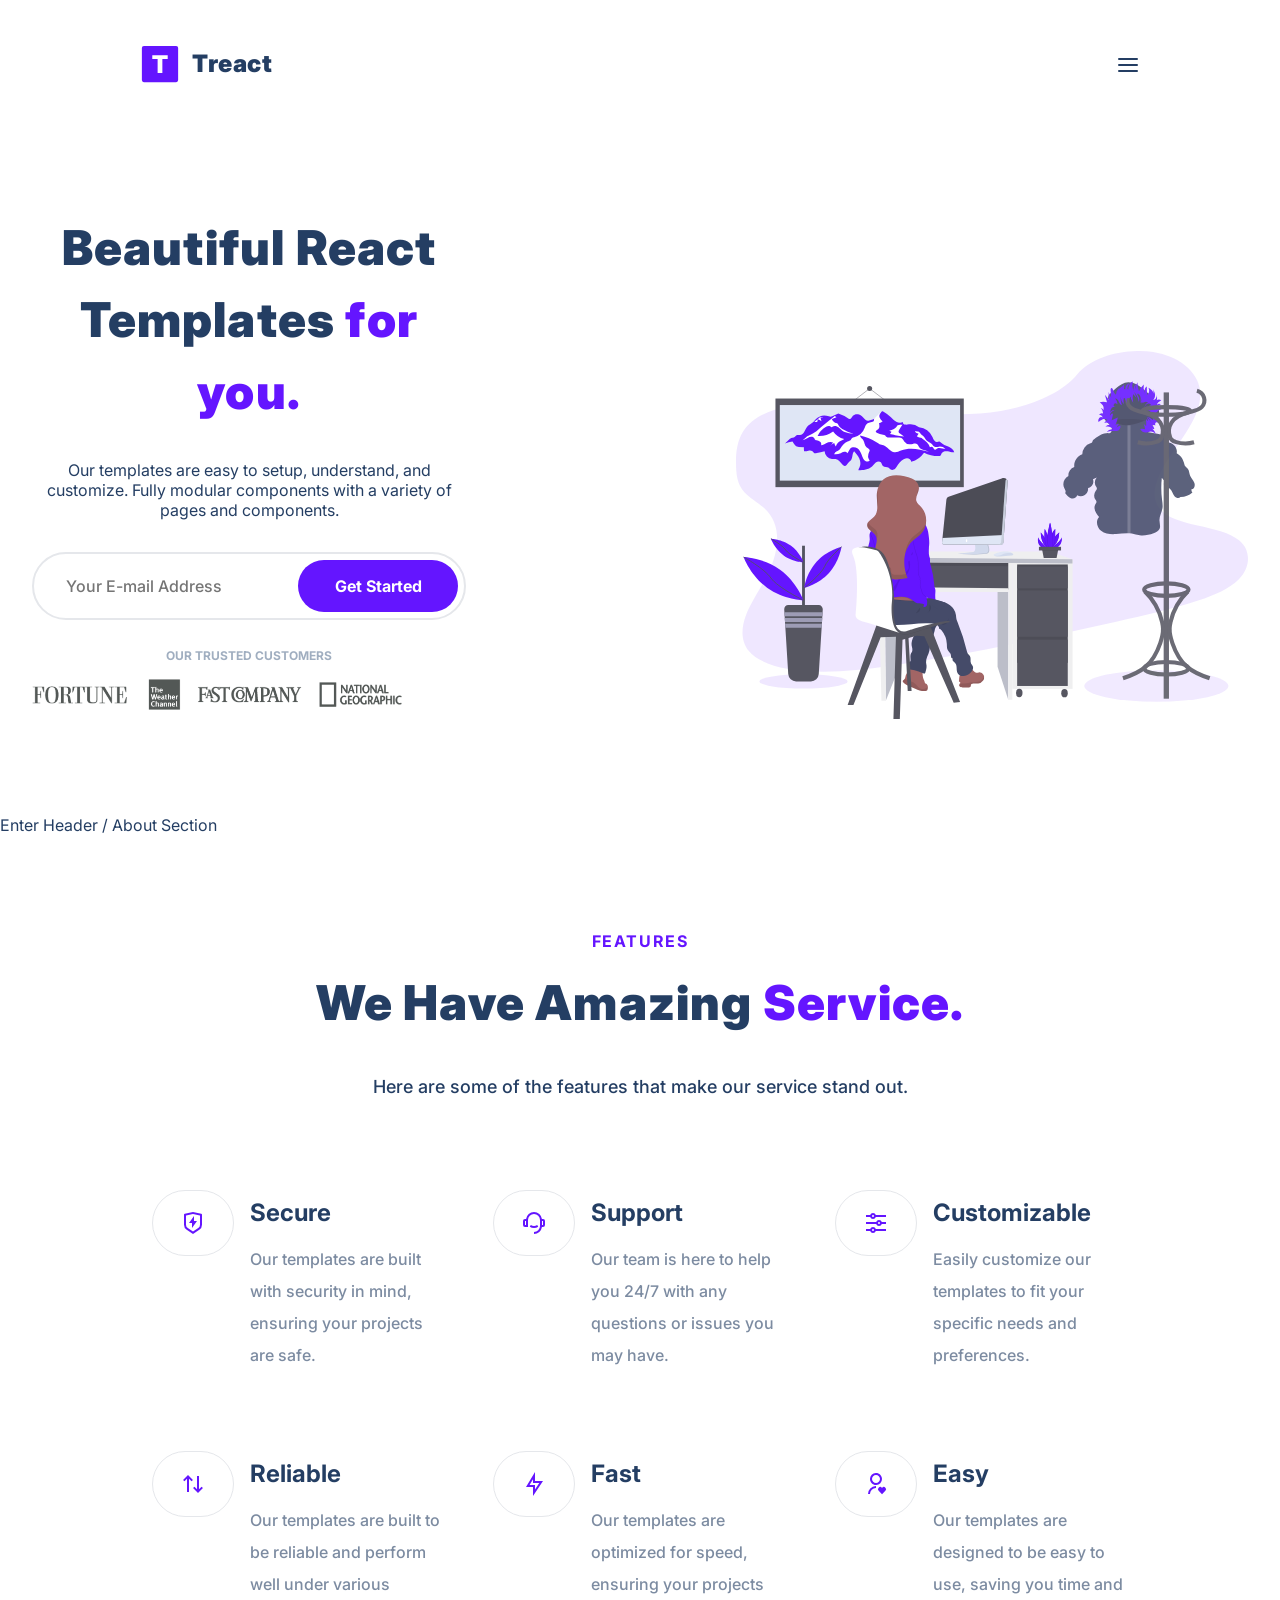
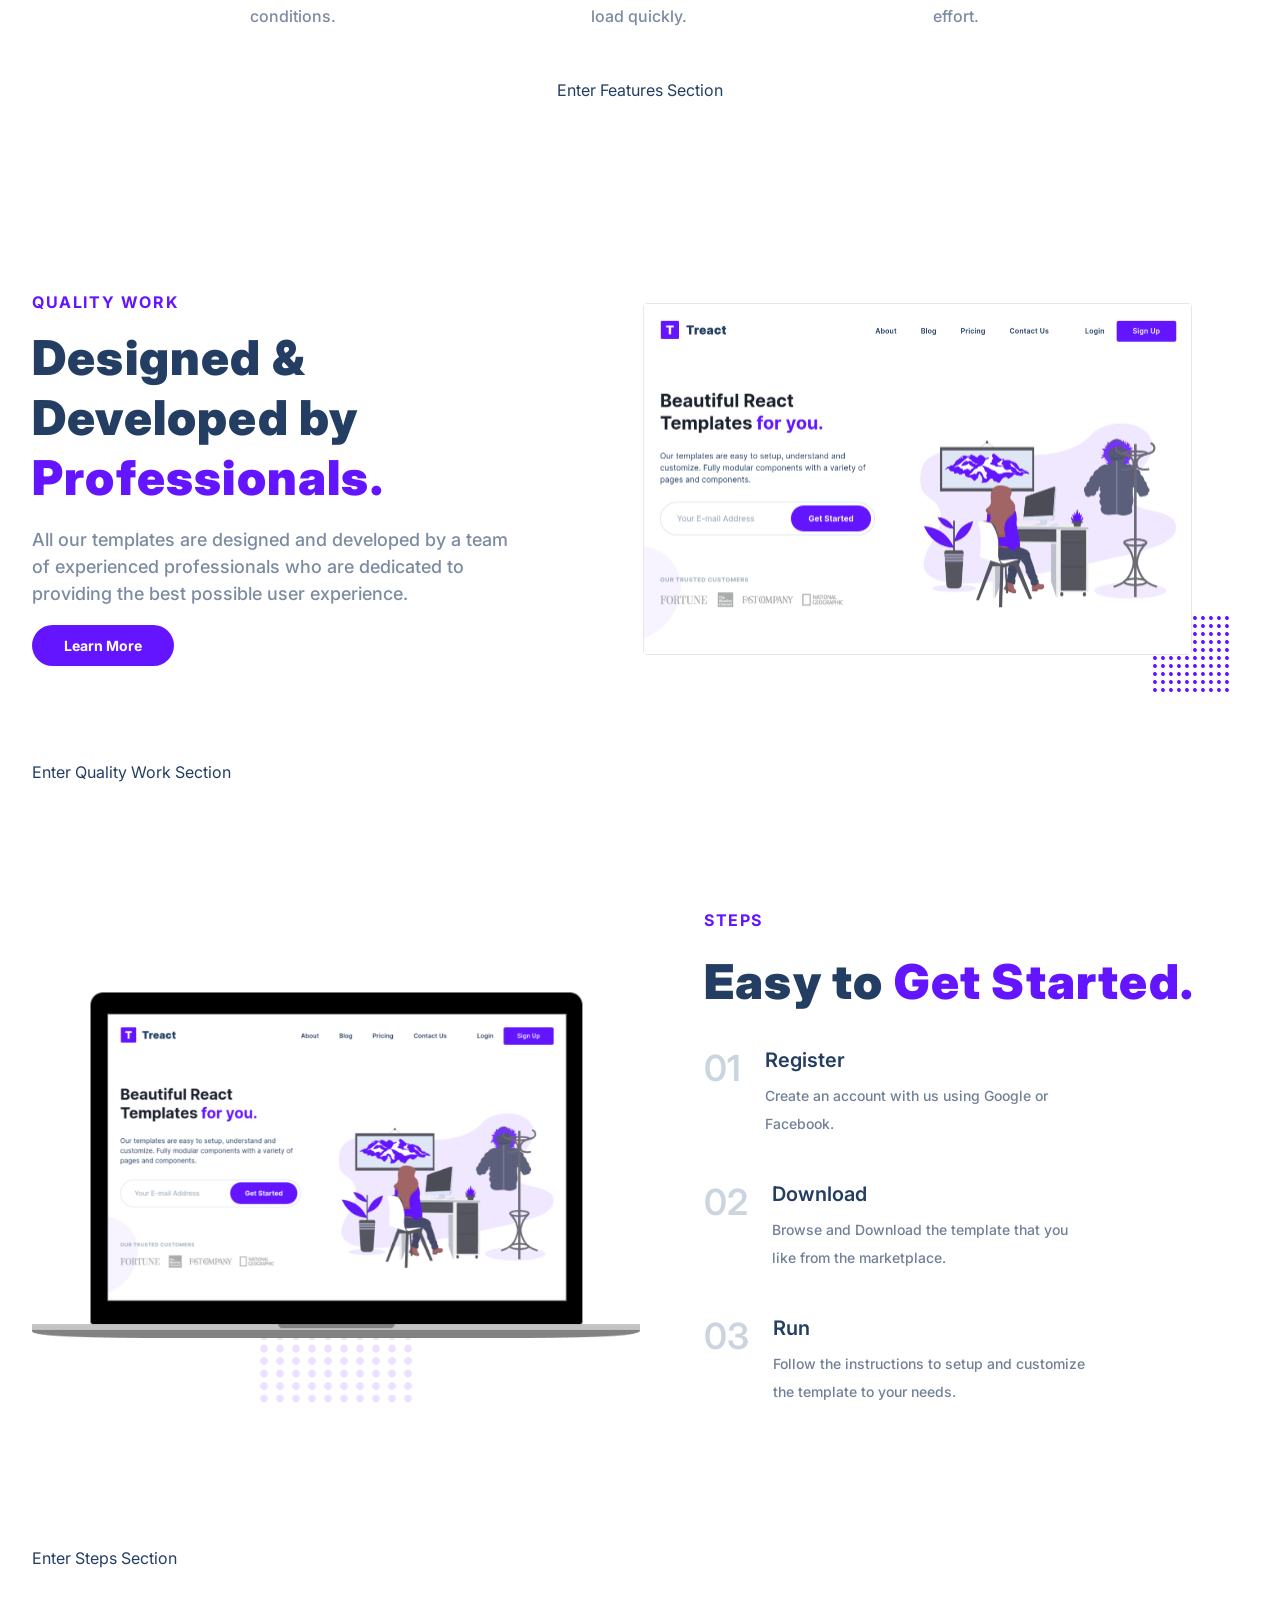
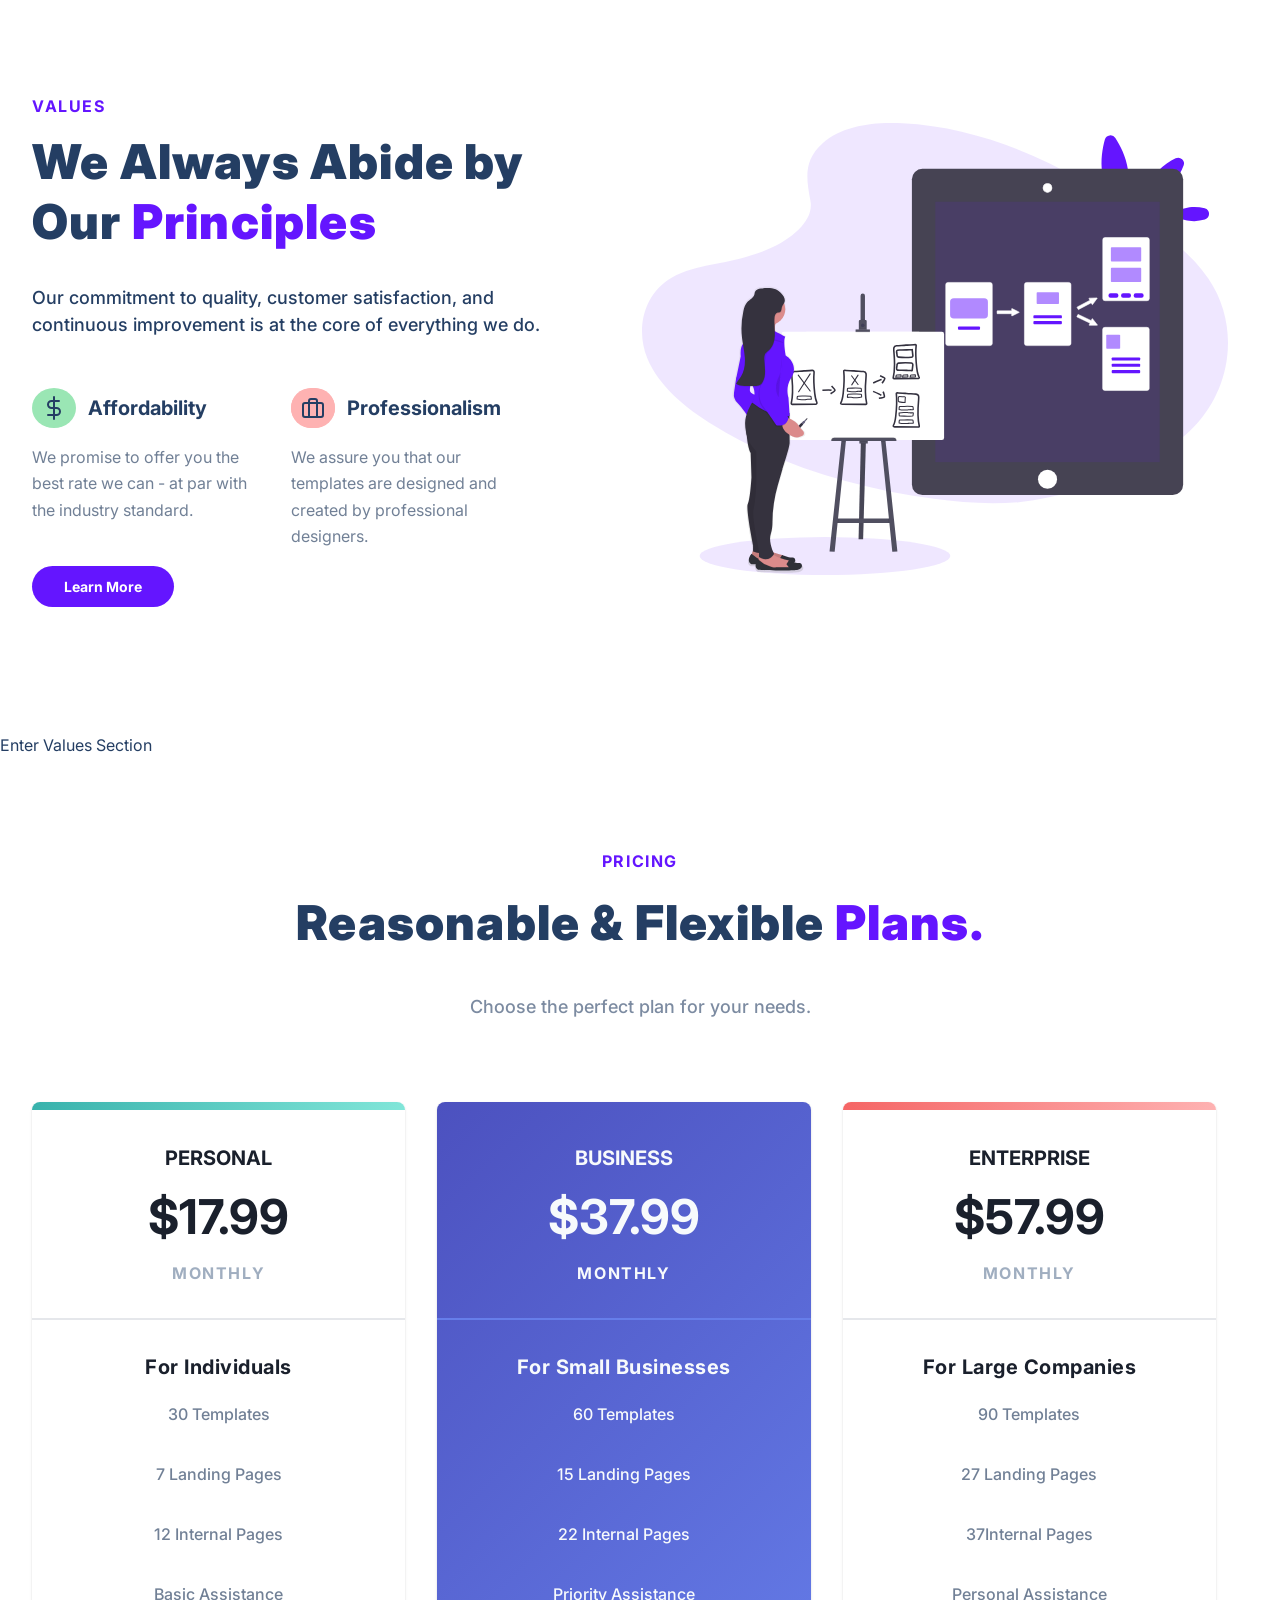
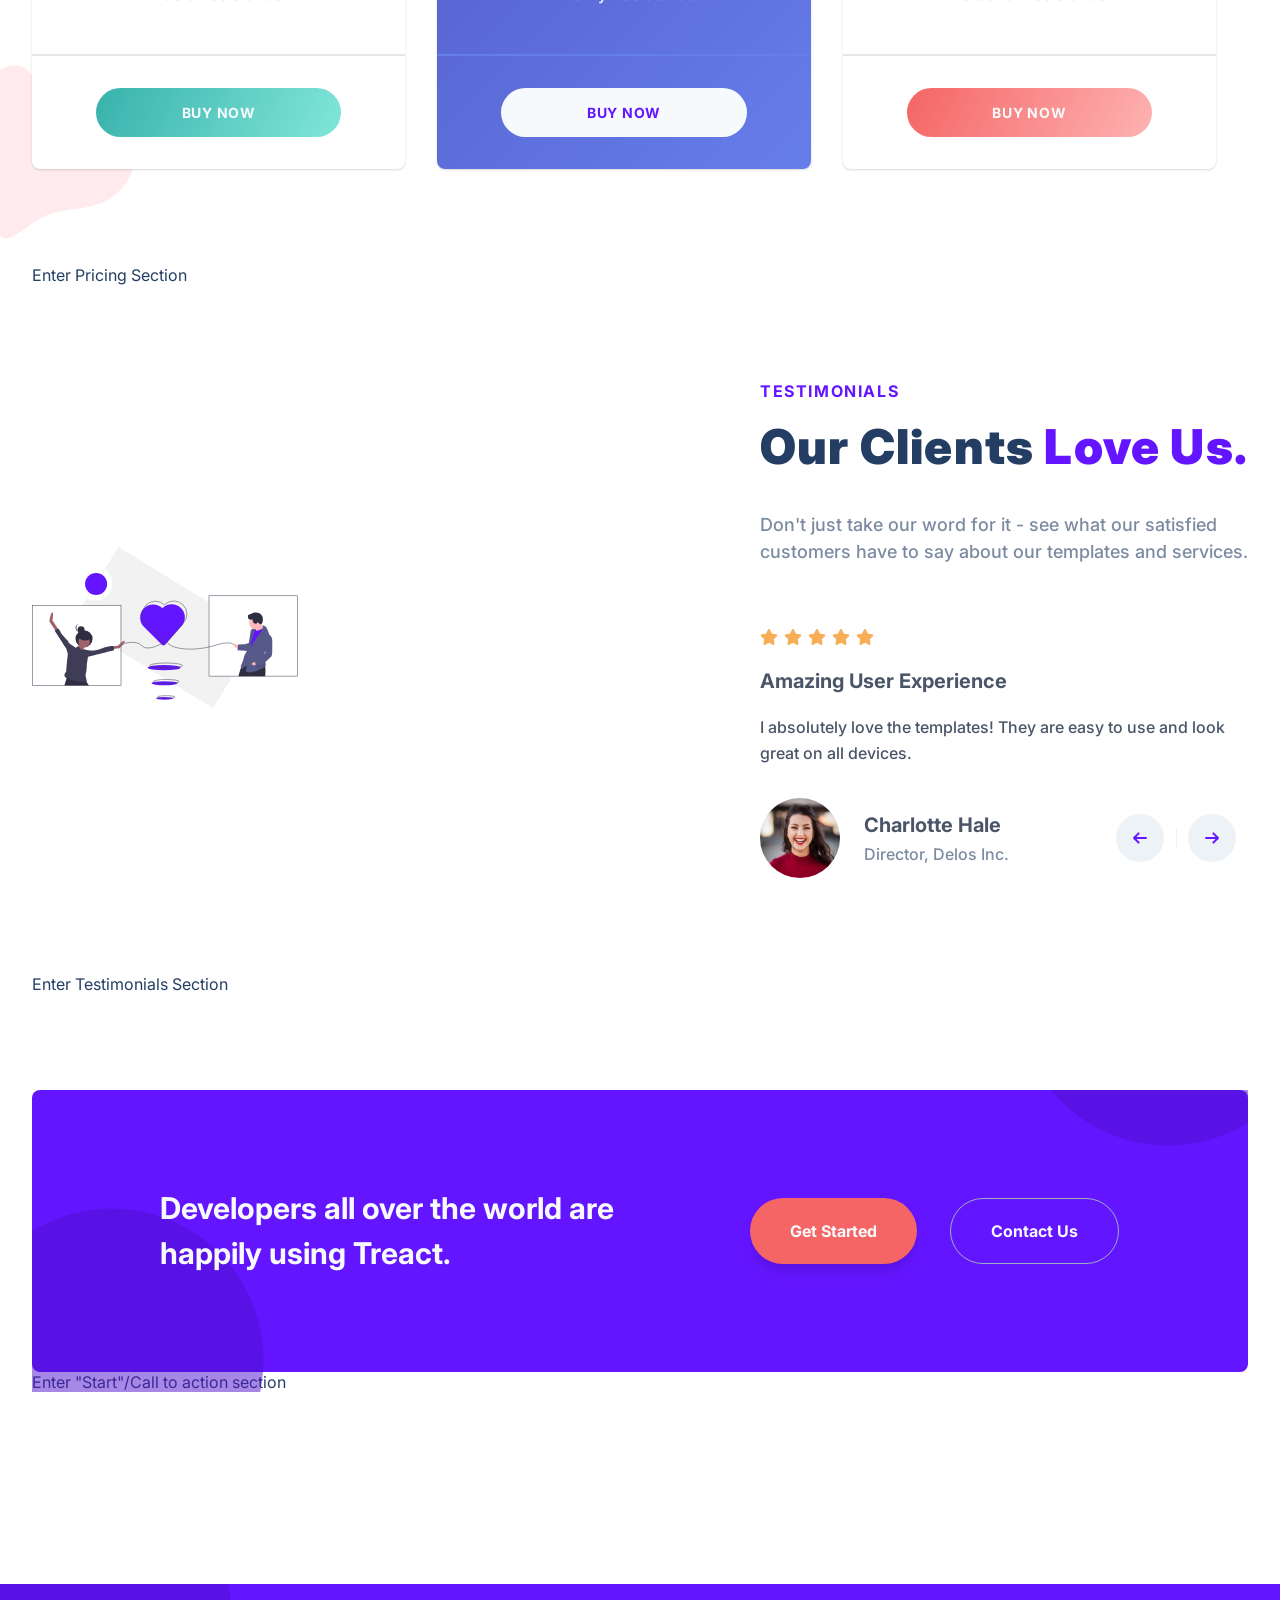
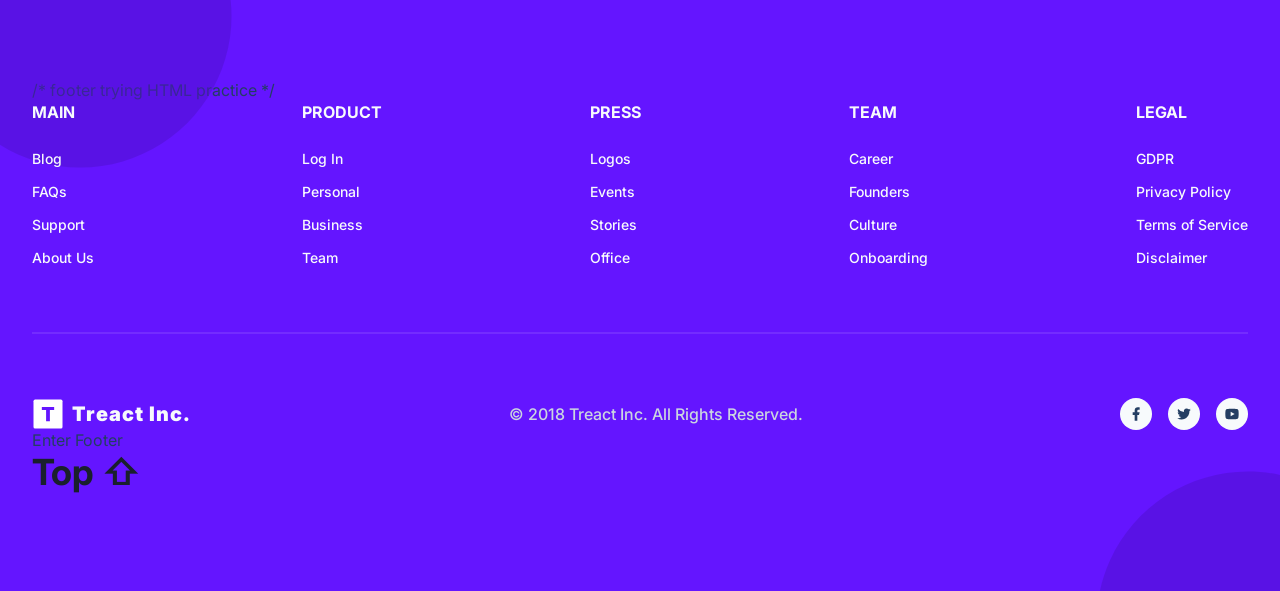
==== index.html @ 9231cc30 "Top up arrow. Need to get it centered." ====
<!DOCTYPE html>
<html lang="en">

<head>
    <meta charset="UTF-8">
    <meta http-equiv="X-UA-Compatible" content="IE=edge">
    <meta name="viewport" content="width=device-width, initial-scale=1.0">
    <title>Free Modern React Templates & Components</Template></title>
    <link rel="stylesheet" href="style.css">
    <link rel="stylesheet" href="https://pro.fontawesome.com/releases/v5.10.0/css/all.css"
        integrity="sha384-AYmEC3Yw5cVb3ZcuHtOA93w35dYTsvhLPVnYs9eStHfGJvOvKxVfELGroGkvsg+p" crossorigin="anonymous" />
    
    <script defer src="script.js"></script>
    
</head>

<body>
    <section id="landing">
        <nav>
            <div class="row nav__row">
                <div class="nav__logo">
                    <img class="nav__logo--img" src="assets/logo.2c489fc453a1783cbadacf914efa3df6.svg" alt="Logo">
                    <div class="nav__logo--title">Treact</div>
                </div>

                <ul class="nav__link--list">
                    <li>
                        <a href="" class="
                        nav__link--anchor
                        link__hover-effect
                        link__hover-effect--black">About</a>
                    </li>
                    <li>
                        <a href="" class="
                        nav__link--anchor
                        link__hover-effect
                        link__hover-effect--black">Blog</a>
                    </li>
                    <li>
                        <a href="" class="
                        nav__link--anchor
                        link__hover-effect
                        link__hover-effect--black">Pricing</a>
                    </li>
                    <li>
                        <a href="" class="
                        nav__link--anchor
                        link__hover-effect
                        link__hover-effect--black">Contact Us</a>
                    </li>
                    <li>
                        <a href="" class="
                        nav__link--anchor
                        link__hover-effect
                        link__hover-effect--black">Login </a>
                    </li>
                    <li>
                        <a href="" class="
                        nav__link--anchor
                        link__hover-effect
                        link__hover-effect--black
                        nav__link--anchor-primary">Sign Up</a>
                    </li>
                </ul>
                <button class="btn__menu" onclick="openMenu()">
                    <svg xmlns="http://www.w3.org/2000/svg" width="24" height="24" viewBox="0 0 24 24" fill="none"
                        stroke="currentColor" stroke-width="2" stroke-linecap="round" stroke-linejoin="round"
                        class="btn__menu--svg">
                        <line x1="3" y1="12" x2="21" y2="12"></line>
                        <line x1="3" y1="6" x2="21" y2="6"></line>
                        <line x1="3" y1="18" x2="21" y2="18"></line>
                    </svg>
                </button>
            </div>
        </nav>
        <div class="modal">
            <button class="btn__menu btn__menu--close" onclick="closeMenu()">
                <svg xmlns="http://www.w3.org/2000/svg" width="24" height="24" viewBox="0 0 24 24" fill="none"
                    stroke="currentColor" stroke-width="2" stroke-linecap="round" stroke-linejoin="round"
                    class="light___StyledCloseIcon-lj69nl-14 fASujC">
                    <line x1="18" y1="6" x2="6" y2="18"></line>
                    <line x1="6" y1="6" x2="18" y2="18"></line>
                </svg>
            </button>
            <div class="modal__links">
                <a class="modal__link">About</a>
                <a class="modal__link">Blog</a>
                <a class="modal__link">Pricing</a>
                <a class="modal__link">Contact Us</a>
                <a class="modal__link">Login</a>
                <a class="modal__link modal__link--primary">Sign Up</a>
            </div>
        </div>
        <header>
            <div class="container">
                <div class="row">
                    <div class="header__description">
                    <div class="header__description--title">
                        <h1 class="section__title">Beautiful React Templates <span class="purple">for you.
                        </span>
                    </h1>
                    <p class="header__description--para">Our templates are easy to setup, understand, and customize. Fully modular components with a variety of pages and components.
                    </p>
                    <div class="header__email">
                        <input type="text" class="header__email--input"
                        placeholder="Your E-mail Address">
                        <button class="header__email--btn">Get Started</button>
                    </div>
                    <p class="header__customers--title">OUR TRUSTED CUSTOMERS
                    </p>
                    <img src="./assets/customers-logo-strip.680ac7c2e8ae28161d2c.png" 
                        class="header__customers" alt="">
                    </div>
                    </div>
                     <figure class="header__img--wrapper">
                        <img src="./assets/design-illustration-2.6da6a00b20c07c4a9b65d1870679e1b8.svg" 
                        alt="" class="header__img">
                    </figure>
                </div>
            </div>
        </header>
    </section>

     <!---->Enter Header / About Section<!---->

    <main>
        <section id="features">
            <div class="container">
                <div class="row__narrow">
                <div class="section__tag">FEATURES</div>  
                <h2 class="section__title">We Have Amazing<span class="purple"> Service.</span>
                </h2>
                <div class="section__para">
                    <p>Here are some of the features that make our service stand out.</p>
                </div>
             <div class="features">
                <div class="feature">
                    <div class="feature__row">
                        <figure class="feature__img--wrapper">
                        <img src="./assets/shield-icon.daefe14b320b14fbd9cbd18908ac93ec.svg" class="feature__img">
                    </figure>
                    <div class="feature__text">
                        <h2 class="feature__title">Secure</h2>
                        <p class="feature__para">Our templates are built with security in mind, ensuring your projects are safe.
                        </p>
                    </div>
                    </div>
                </div>
                <div class="feature">
                    <div class="feature__row">
                        <figure class="feature__img--wrapper">
                        <img src="./assets/support-icon.f9253ffa8cb6ffde5bbaa05eb5136375.svg" class="feature__img">
                    </figure>
                    <div class="feature__text">
                        <h2 class="feature__title">Support</h2>
                        <p class="feature__para">Our team is here to help you 24/7 with any questions or issues you may have.
                        </p>
                    </div>
                    </div>
                </div>
                 <div class="feature">
                    <div class="feature__row">
                        <figure class="feature__img--wrapper">
                        <img src="./assets/customize-icon.367468c90fd796009b97fbfba67b2c6a.svg" class="feature__img">
                    </figure>
                    <div class="feature__text">
                        <h2 class="feature__title">Customizable</h2>
                        <p class="feature__para">Easily customize our templates to fit your specific needs and preferences.</p>
                    </div>
                    </div>
                </div>
                 <div class="feature">
                    <div class="feature__row">
                        <figure class="feature__img--wrapper">
                        <img src="./assets/reliable-icon.1367510a8f0a1bec76dc425d25f92f43.svg" class="feature__img">
                    </figure>
                    <div class="feature__text">
                        <h2 class="feature__title">Reliable</h2>
                        <p class="feature__para">Our templates are built to be reliable and perform well under various conditions.</p>
                    </div>
                    </div>
                </div>
            <div class="feature">
                    <div class="feature__row">
                        <figure class="feature__img--wrapper">
                        <img src="./assets/fast-icon.dbb971a73d4805d2fc3bcdacdb55beba.svg" class="feature__img">
                    </figure>
                    <div class="feature__text">
                        <h2 class="feature__title">Fast</h2>
                        <p class="feature__para">Our templates are optimized for speed, ensuring your projects load quickly.</p>
                    </div>
                    </div>
                </div>
            <div class="feature">
                    <div class="feature__row">
                        <figure class="feature__img--wrapper">
                        <img src="./assets/simple-icon.673b7e1750b2a4ef32907fc164828d00.svg" class="feature__img">
                    </figure>
                    <div class="feature__text">
                        <h2 class="feature__title">Easy</h2>
                        <p class="feature__para">Our templates are designed to be easy to use, saving you time and effort.</p>
                    </div> 
                    </div>
                 </div>
            </div>

                    <!--  -->Enter Features Section<!--  -->
        </section>

        <section id="quality">
            <div class="container">
                <div class="row">
                    <div class="quality__description">
                        <div class="row__narrow">
                            </div>
                        <div class="section__tag">QUALITY WORK</div>
                    <h2 class="section__title"> Designed & Developed by 
                         <span class="purple">Professionals.</span>
                        </h2>
                         <p class="section__para">All our templates are designed and developed by a team of experienced professionals who are dedicated to providing the best possible user experience. 
                        </p>
                        <button class="btn">Learn More</button>
                        </div>
                        <figure class="quality__img--wrapper">
                           <img src="./assets/hero-screenshot-1.40a097b525c2f8c9808e.png" class="quality__img" alt="">
                            
                            <svg viewBox="0 0 1280 1280" class="quality__grid">
                <path d="M55 33.5C44.5 37 35 47.6 32.8 58.3c-4.3 20.6 16.3 41.2 36.9 36.9 15.5-3.2 27.5-19 26-33.9-1.1-10.5-9-21.3-19-26.2-6.1-2.9-15.5-3.6-21.7-1.6zM183 33.5c-15.1 5-25.3 21.6-22.2 36.2 2.5 11.9 13.6 23 25.4 25.5 19.4 4.1 39.5-14.2 37.5-33.9-1.1-10.5-9-21.3-19-26.2-6.1-2.9-15.5-3.6-21.7-1.6zM311 33.5c-10.5 3.5-20 14.1-22.2 24.8-4.3 20.6 16.3 41.2 36.9 36.9 15.5-3.2 27.5-19 26-33.9-1.1-10.5-9-21.3-19-26.2-6.1-2.9-15.5-3.6-21.7-1.6zM439 33.5c-10.5 3.5-20 14.1-22.2 24.8-4.3 20.6 16.3 41.2 36.9 36.9 15.5-3.2 27.5-19 26-33.9-1.1-10.5-9-21.3-19-26.2-6.1-2.9-15.5-3.6-21.7-1.6zM567 33.5c-10.5 3.5-20 14.1-22.2 24.8-4.3 20.6 16.3 41.2 36.9 36.9 15.5-3.2 27.5-19 26-33.9-1.1-10.5-9-21.3-19-26.2-6.1-2.9-15.5-3.6-21.7-1.6zM695 33.5c-10.5 3.5-20 14.1-22.2 24.8-4.3 20.6 16.3 41.2 36.9 36.9 15.5-3.2 27.5-19 26-33.9-1.1-10.5-9-21.3-19-26.2-6.1-2.9-15.5-3.6-21.7-1.6zM823 33.5c-10.5 3.5-20 14.1-22.2 24.8-4.3 20.6 16.3 41.2 36.9 36.9 15.5-3.2 27.5-19 26-33.9-1.1-10.5-9-21.3-19-26.2-6.1-2.9-15.5-3.6-21.7-1.6zM951 33.5c-10.5 3.5-20 14.1-22.2 24.8-4.3 20.6 16.3 41.2 36.9 36.9 15.5-3.2 27.5-19 26-33.9-1.1-10.5-9-21.3-19-26.2-6.1-2.9-15.5-3.6-21.7-1.6zM1079 33.5c-10.5 3.5-20 14.1-22.2 24.8-2.5 11.7 3.2 24.4 14.2 31.9 10.7 7.4 22.9 7.5 33.7.3 17.7-11.8 20.1-33.8 5.3-48.5-8.5-8.6-20.7-11.9-31-8.5zM1207 33.5c-10.5 3.5-20 14.1-22.2 24.8-2.5 11.7 3.2 24.4 14.2 31.9 10.7 7.4 22.9 7.5 33.7.3 17.7-11.8 20.1-33.8 5.3-48.5-8.5-8.6-20.7-11.9-31-8.5zM55 161.5c-10.5 3.5-20 14.1-22.2 24.8-4.3 20.6 16.3 41.2 36.9 36.9 15.5-3.2 27.5-19 26-33.9-1.1-10.5-9-21.3-19-26.2-6.1-2.9-15.5-3.6-21.7-1.6zM183 161.5c-15.1 5-25.3 21.6-22.2 36.2 2.5 11.9 13.6 23 25.4 25.5 19.4 4.1 39.5-14.2 37.5-33.9-1.1-10.5-9-21.3-19-26.2-6.1-2.9-15.5-3.6-21.7-1.6zM311 161.5c-10.5 3.5-20 14.1-22.2 24.8-4.3 20.6 16.3 41.2 36.9 36.9 15.5-3.2 27.5-19 26-33.9-1.1-10.5-9-21.3-19-26.2-6.1-2.9-15.5-3.6-21.7-1.6zM439 161.5c-10.5 3.5-20 14.1-22.2 24.8-4.3 20.6 16.3 41.2 36.9 36.9 15.5-3.2 27.5-19 26-33.9-1.1-10.5-9-21.3-19-26.2-6.1-2.9-15.5-3.6-21.7-1.6zM567 161.5c-10.5 3.5-20 14.1-22.2 24.8-4.3 20.6 16.3 41.2 36.9 36.9 15.5-3.2 27.5-19 26-33.9-1.1-10.5-9-21.3-19-26.2-6.1-2.9-15.5-3.6-21.7-1.6zM695 161.5c-10.5 3.5-20 14.1-22.2 24.8-4.3 20.6 16.3 41.2 36.9 36.9 15.5-3.2 27.5-19 26-33.9-1.1-10.5-9-21.3-19-26.2-6.1-2.9-15.5-3.6-21.7-1.6zM823 161.5c-10.5 3.5-20 14.1-22.2 24.8-4.3 20.6 16.3 41.2 36.9 36.9 15.5-3.2 27.5-19 26-33.9-1.1-10.5-9-21.3-19-26.2-6.1-2.9-15.5-3.6-21.7-1.6zM951 161.5c-10.5 3.5-20 14.1-22.2 24.8-4.3 20.6 16.3 41.2 36.9 36.9 15.5-3.2 27.5-19 26-33.9-1.1-10.5-9-21.3-19-26.2-6.1-2.9-15.5-3.6-21.7-1.6zM1079 161.5c-10.5 3.5-20 14.1-22.2 24.8-2.5 11.7 3.2 24.4 14.2 31.9 10.7 7.4 22.9 7.5 33.7.3 17.7-11.8 20.1-33.8 5.3-48.5-8.5-8.6-20.7-11.9-31-8.5zM1207 161.5c-10.5 3.5-20 14.1-22.2 24.8-2.5 11.7 3.2 24.4 14.2 31.9 10.7 7.4 22.9 7.5 33.7.3 17.7-11.8 20.1-33.8 5.3-48.5-8.5-8.6-20.7-11.9-31-8.5zM55 289.5c-10.5 3.5-20 14.1-22.2 24.8-4.3 20.6 16.3 41.2 36.9 36.9 15.5-3.2 27.5-19 26-33.9-1.1-10.5-9-21.3-19-26.2-6.1-2.9-15.5-3.6-21.7-1.6zM183 289.5c-10.5 3.5-20 14.1-22.2 24.8-4.3 20.6 16.3 41.2 36.9 36.9 15.5-3.2 27.5-19 26-33.9-1.1-10.5-9-21.3-19-26.2-6.1-2.9-15.5-3.6-21.7-1.6zM311 289.5c-10.5 3.5-20 14.1-22.2 24.8-4.3 20.6 16.3 41.2 36.9 36.9 15.5-3.2 27.5-19 26-33.9-1.1-10.5-9-21.3-19-26.2-6.1-2.9-15.5-3.6-21.7-1.6zM439 289.5c-10.5 3.5-20 14.1-22.2 24.8-4.3 20.6 16.3 41.2 36.9 36.9 15.5-3.2 27.5-19 26-33.9-1.1-10.5-9-21.3-19-26.2-6.1-2.9-15.5-3.6-21.7-1.6zM567 289.5c-10.5 3.5-20 14.1-22.2 24.8-4.3 20.6 16.3 41.2 36.9 36.9 15.5-3.2 27.5-19 26-33.9-1.1-10.5-9-21.3-19-26.2-6.1-2.9-15.5-3.6-21.7-1.6zM695 289.5c-10.5 3.5-20 14.1-22.2 24.8-4.3 20.6 16.3 41.2 36.9 36.9 15.5-3.2 27.5-19 26-33.9-1.1-10.5-9-21.3-19-26.2-6.1-2.9-15.5-3.6-21.7-1.6zM823 289.5c-10.5 3.5-20 14.1-22.2 24.8-4.3 20.6 16.3 41.2 36.9 36.9 15.5-3.2 27.5-19 26-33.9-1.1-10.5-9-21.3-19-26.2-6.1-2.9-15.5-3.6-21.7-1.6zM951 289.5c-10.5 3.5-20 14.1-22.2 24.8-4.3 20.6 16.3 41.2 36.9 36.9 15.5-3.2 27.5-19 26-33.9-1.1-10.5-9-21.3-19-26.2-6.1-2.9-15.5-3.6-21.7-1.6zM1079 289.5c-10.5 3.5-20 14.1-22.2 24.8-4.3 20.6 16.3 41.2 36.9 36.9 15.5-3.2 27.5-19 26-33.9-1.1-10.5-9-21.3-19-26.2-6.1-2.9-15.5-3.6-21.7-1.6zM1207 289.5c-10.5 3.5-20 14.1-22.2 24.8-4.3 20.6 16.3 41.2 36.9 36.9 15.5-3.2 27.5-19 26-33.9-1.1-10.5-9-21.3-19-26.2-6.1-2.9-15.5-3.6-21.7-1.6zM55 417.5c-10.5 3.5-20 14.1-22.2 24.8-4.3 20.6 16.3 41.2 36.9 36.9 15.5-3.2 27.5-19 26-33.9-1.1-10.5-9-21.3-19-26.2-6.1-2.9-15.5-3.6-21.7-1.6zM183 417.5c-10.5 3.5-20 14.1-22.2 24.8-4.3 20.6 16.3 41.2 36.9 36.9 15.5-3.2 27.5-19 26-33.9-1.1-10.5-9-21.3-19-26.2-6.1-2.9-15.5-3.6-21.7-1.6zM311 417.5c-10.5 3.5-20 14.1-22.2 24.8-4.3 20.6 16.3 41.2 36.9 36.9 15.5-3.2 27.5-19 26-33.9-1.1-10.5-9-21.3-19-26.2-6.1-2.9-15.5-3.6-21.7-1.6zM439 417.5c-10.5 3.5-20 14.1-22.2 24.8-4.3 20.6 16.3 41.2 36.9 36.9 15.5-3.2 27.5-19 26-33.9-1.1-10.5-9-21.3-19-26.2-6.1-2.9-15.5-3.6-21.7-1.6zM567 417.5c-10.5 3.5-20 14.1-22.2 24.8-4.3 20.6 16.3 41.2 36.9 36.9 15.5-3.2 27.5-19 26-33.9-1.1-10.5-9-21.3-19-26.2-6.1-2.9-15.5-3.6-21.7-1.6zM695 417.5c-10.5 3.5-20 14.1-22.2 24.8-4.3 20.6 16.3 41.2 36.9 36.9 15.5-3.2 27.5-19 26-33.9-1.1-10.5-9-21.3-19-26.2-6.1-2.9-15.5-3.6-21.7-1.6zM823 417.5c-10.5 3.5-20 14.1-22.2 24.8-4.3 20.6 16.3 41.2 36.9 36.9 15.5-3.2 27.5-19 26-33.9-1.1-10.5-9-21.3-19-26.2-6.1-2.9-15.5-3.6-21.7-1.6zM951 417.5c-10.5 3.5-20 14.1-22.2 24.8-4.3 20.6 16.3 41.2 36.9 36.9 15.5-3.2 27.5-19 26-33.9-1.1-10.5-9-21.3-19-26.2-6.1-2.9-15.5-3.6-21.7-1.6zM1079 417.5c-10.5 3.5-20 14.1-22.2 24.8-4.3 20.6 16.3 41.2 36.9 36.9 15.5-3.2 27.5-19 26-33.9-1.1-10.5-9-21.3-19-26.2-6.1-2.9-15.5-3.6-21.7-1.6zM1207 417.5c-10.5 3.5-20 14.1-22.2 24.8-4.3 20.6 16.3 41.2 36.9 36.9 15.5-3.2 27.5-19 26-33.9-1.1-10.5-9-21.3-19-26.2-6.1-2.9-15.5-3.6-21.7-1.6zM55 545.5c-10.5 3.5-20 14.1-22.2 24.8-4.3 20.6 16.3 41.2 36.9 36.9 15.5-3.2 27.5-19 26-33.9-1.1-10.5-9-21.3-19-26.2-6.1-2.9-15.5-3.6-21.7-1.6zM183 545.5c-10.5 3.5-20 14.1-22.2 24.8-4.3 20.6 16.3 41.2 36.9 36.9 15.5-3.2 27.5-19 26-33.9-1.1-10.5-9-21.3-19-26.2-6.1-2.9-15.5-3.6-21.7-1.6zM311 545.5c-10.5 3.5-20 14.1-22.2 24.8-4.3 20.6 16.3 41.2 36.9 36.9 15.5-3.2 27.5-19 26-33.9-1.1-10.5-9-21.3-19-26.2-6.1-2.9-15.5-3.6-21.7-1.6zM439 545.5c-10.5 3.5-20 14.1-22.2 24.8-4.3 20.6 16.3 41.2 36.9 36.9 15.5-3.2 27.5-19 26-33.9-1.1-10.5-9-21.3-19-26.2-6.1-2.9-15.5-3.6-21.7-1.6zM567 545.5c-10.5 3.5-20 14.1-22.2 24.8-4.3 20.6 16.3 41.2 36.9 36.9 15.5-3.2 27.5-19 26-33.9-1.1-10.5-9-21.3-19-26.2-6.1-2.9-15.5-3.6-21.7-1.6zM695 545.5c-10.5 3.5-20 14.1-22.2 24.8-4.3 20.6 16.3 41.2 36.9 36.9 15.5-3.2 27.5-19 26-33.9-1.1-10.5-9-21.3-19-26.2-6.1-2.9-15.5-3.6-21.7-1.6zM823 545.5c-10.5 3.5-20 14.1-22.2 24.8-4.3 20.6 16.3 41.2 36.9 36.9 15.5-3.2 27.5-19 26-33.9-1.1-10.5-9-21.3-19-26.2-6.1-2.9-15.5-3.6-21.7-1.6zM951 545.5c-10.5 3.5-20 14.1-22.2 24.8-4.3 20.6 16.3 41.2 36.9 36.9 15.5-3.2 27.5-19 26-33.9-1.1-10.5-9-21.3-19-26.2-6.1-2.9-15.5-3.6-21.7-1.6zM1079 545.5c-10.5 3.5-20 14.1-22.2 24.8-4.3 20.6 16.3 41.2 36.9 36.9 15.5-3.2 27.5-19 26-33.9-1.1-10.5-9-21.3-19-26.2-6.1-2.9-15.5-3.6-21.7-1.6zM1207 545.5c-10.5 3.5-20 14.1-22.2 24.8-4.3 20.6 16.3 41.2 36.9 36.9 15.5-3.2 27.5-19 26-33.9-1.1-10.5-9-21.3-19-26.2-6.1-2.9-15.5-3.6-21.7-1.6zM55 673.5c-10.5 3.5-20 14.1-22.2 24.8-4.3 20.6 16.3 41.2 36.9 36.9 15.5-3.2 27.5-19 26-33.9-1.1-10.5-9-21.3-19-26.2-6.1-2.9-15.5-3.6-21.7-1.6zM183 673.5c-10.5 3.5-20 14.1-22.2 24.8-4.3 20.6 16.3 41.2 36.9 36.9 15.5-3.2 27.5-19 26-33.9-1.1-10.5-9-21.3-19-26.2-6.1-2.9-15.5-3.6-21.7-1.6zM311 673.5c-10.5 3.5-20 14.1-22.2 24.8-4.3 20.6 16.3 41.2 36.9 36.9 15.5-3.2 27.5-19 26-33.9-1.1-10.5-9-21.3-19-26.2-6.1-2.9-15.5-3.6-21.7-1.6zM439 673.5c-10.5 3.5-20 14.1-22.2 24.8-4.3 20.6 16.3 41.2 36.9 36.9 15.5-3.2 27.5-19 26-33.9-1.1-10.5-9-21.3-19-26.2-6.1-2.9-15.5-3.6-21.7-1.6zM567 673.5c-10.5 3.5-20 14.1-22.2 24.8-4.3 20.6 16.3 41.2 36.9 36.9 15.5-3.2 27.5-19 26-33.9-1.1-10.5-9-21.3-19-26.2-6.1-2.9-15.5-3.6-21.7-1.6zM695 673.5c-10.5 3.5-20 14.1-22.2 24.8-4.3 20.6 16.3 41.2 36.9 36.9 15.5-3.2 27.5-19 26-33.9-1.1-10.5-9-21.3-19-26.2-6.1-2.9-15.5-3.6-21.7-1.6zM823 673.5c-10.5 3.5-20 14.1-22.2 24.8-4.3 20.6 16.3 41.2 36.9 36.9 15.5-3.2 27.5-19 26-33.9-1.1-10.5-9-21.3-19-26.2-6.1-2.9-15.5-3.6-21.7-1.6zM951 673.5c-10.5 3.5-20 14.1-22.2 24.8-4.3 20.6 16.3 41.2 36.9 36.9 15.5-3.2 27.5-19 26-33.9-1.1-10.5-9-21.3-19-26.2-6.1-2.9-15.5-3.6-21.7-1.6zM1079 673.5c-10.5 3.5-20 14.1-22.2 24.8-4.3 20.6 16.3 41.2 36.9 36.9 15.5-3.2 27.5-19 26-33.9-1.1-10.5-9-21.3-19-26.2-6.1-2.9-15.5-3.6-21.7-1.6zM1207 673.5c-10.5 3.5-20 14.1-22.2 24.8-4.3 20.6 16.3 41.2 36.9 36.9 15.5-3.2 27.5-19 26-33.9-1.1-10.5-9-21.3-19-26.2-6.1-2.9-15.5-3.6-21.7-1.6zM55 801.5c-10.5 3.5-20 14.1-22.2 24.8-4.3 20.6 16.3 41.2 36.9 36.9 15.5-3.2 27.5-19 26-33.9-1.1-10.5-9-21.3-19-26.2-6.1-2.9-15.5-3.6-21.7-1.6zM183 801.5c-10.5 3.5-20 14.1-22.2 24.8-4.3 20.6 16.3 41.2 36.9 36.9 15.5-3.2 27.5-19 26-33.9-1.1-10.5-9-21.3-19-26.2-6.1-2.9-15.5-3.6-21.7-1.6zM311 801.5c-10.5 3.5-20 14.1-22.2 24.8-2.5 11.7 3.2 24.4 14.2 31.9 10.7 7.4 22.9 7.5 33.7.3 17.7-11.8 20.1-33.8 5.3-48.5-8.5-8.6-20.7-11.9-31-8.5zM439 801.5c-10.5 3.5-20 14.1-22.2 24.8-2.5 11.7 3.2 24.4 14.2 31.9 10.7 7.4 22.9 7.5 33.7.3 17.7-11.8 20.1-33.8 5.3-48.5-8.5-8.6-20.7-11.9-31-8.5zM567 801.5c-15.1 5-25.3 21.6-22.2 36.2 2.5 11.9 13.6 23 25.5 25.5 19.3 4.1 39.4-14.2 37.4-33.9-1.1-10.5-9-21.3-19-26.2-6.1-2.9-15.5-3.6-21.7-1.6zM695 801.5c-15.1 5-25.3 21.6-22.2 36.2 2.5 11.9 13.6 23 25.5 25.5 19.3 4.1 39.4-14.2 37.4-33.9-1.1-10.5-9-21.3-19-26.2-6.1-2.9-15.5-3.6-21.7-1.6zM823 801.5c-15.1 5-25.3 21.6-22.2 36.2 2.5 11.9 13.6 23 25.5 25.5 19.3 4.1 39.4-14.2 37.4-33.9-1.1-10.5-9-21.3-19-26.2-6.1-2.9-15.5-3.6-21.7-1.6zM951 801.5c-15.1 5-25.3 21.6-22.2 36.2 2.5 11.9 13.6 23 25.5 25.5 19.3 4.1 39.4-14.2 37.4-33.9-1.1-10.5-9-21.3-19-26.2-6.1-2.9-15.5-3.6-21.7-1.6zM1079 801.5c-10.5 3.5-20 14.1-22.2 24.8-4.3 20.6 16.3 41.2 36.9 36.9 15.5-3.2 27.5-19 26-33.9-1.1-10.5-9-21.3-19-26.2-6.1-2.9-15.5-3.6-21.7-1.6zM1207 801.5c-10.5 3.5-20 14.1-22.2 24.8-4.3 20.6 16.3 41.2 36.9 36.9 15.5-3.2 27.5-19 26-33.9-1.1-10.5-9-21.3-19-26.2-6.1-2.9-15.5-3.6-21.7-1.6zM55 929.5c-10.5 3.5-20 14.1-22.2 24.8-4.3 20.6 16.3 41.2 36.9 36.9 15.5-3.2 27.5-19 26-33.9-1.1-10.5-9-21.3-19-26.2-6.1-2.9-15.5-3.6-21.7-1.6zM183 929.5c-10.5 3.5-20 14.1-22.2 24.8-4.3 20.6 16.3 41.2 36.9 36.9 15.5-3.2 27.5-19 26-33.9-1.1-10.5-9-21.3-19-26.2-6.1-2.9-15.5-3.6-21.7-1.6zM311 929.5c-10.5 3.5-20 14.1-22.2 24.8-2.5 11.7 3.2 24.4 14.2 31.9 10.7 7.4 22.9 7.5 33.7.3 17.7-11.8 20.1-33.8 5.3-48.5-8.5-8.6-20.7-11.9-31-8.5zM439 929.5c-10.5 3.5-20 14.1-22.2 24.8-2.5 11.7 3.2 24.4 14.2 31.9 10.7 7.4 22.9 7.5 33.7.3 17.7-11.8 20.1-33.8 5.3-48.5-8.5-8.6-20.7-11.9-31-8.5zM567 929.5c-15.1 5-25.3 21.6-22.2 36.2 2.5 11.9 13.6 23 25.5 25.5 19.3 4.1 39.4-14.2 37.4-33.9-1.1-10.5-9-21.3-19-26.2-6.1-2.9-15.5-3.6-21.7-1.6zM695 929.5c-15.1 5-25.3 21.6-22.2 36.2 2.5 11.9 13.6 23 25.5 25.5 19.3 4.1 39.4-14.2 37.4-33.9-1.1-10.5-9-21.3-19-26.2-6.1-2.9-15.5-3.6-21.7-1.6zM823 929.5c-15.1 5-25.3 21.6-22.2 36.2 2.5 11.9 13.6 23 25.5 25.5 19.3 4.1 39.4-14.2 37.4-33.9-1.1-10.5-9-21.3-19-26.2-6.1-2.9-15.5-3.6-21.7-1.6zM951 929.5c-15.1 5-25.3 21.6-22.2 36.2 2.5 11.9 13.6 23 25.5 25.5 19.3 4.1 39.4-14.2 37.4-33.9-1.1-10.5-9-21.3-19-26.2-6.1-2.9-15.5-3.6-21.7-1.6zM1079 929.5c-10.5 3.5-20 14.1-22.2 24.8-4.3 20.6 16.3 41.2 36.9 36.9 15.5-3.2 27.5-19 26-33.9-1.1-10.5-9-21.3-19-26.2-6.1-2.9-15.5-3.6-21.7-1.6zM1207 929.5c-10.5 3.5-20 14.1-22.2 24.8-4.3 20.6 16.3 41.2 36.9 36.9 15.5-3.2 27.5-19 26-33.9-1.1-10.5-9-21.3-19-26.2-6.1-2.9-15.5-3.6-21.7-1.6zM55 1057.5c-10.5 3.5-20 14.1-22.2 24.8-4.3 20.6 16.3 41.2 36.9 36.9 15.5-3.2 27.5-19 26-33.9-1.1-10.5-9-21.3-19-26.2-6.1-2.9-15.5-3.6-21.7-1.6zM183 1057.5c-10.5 3.5-20 14.1-22.2 24.8-4.3 20.6 16.3 41.2 36.9 36.9 15.5-3.2 27.5-19 26-33.9-1.1-10.5-9-21.3-19-26.2-6.1-2.9-15.5-3.6-21.7-1.6zM311 1057.5c-10.5 3.5-20 14.1-22.2 24.8-2.5 11.7 3.2 24.4 14.2 31.9 10.7 7.4 22.9 7.5 33.7.3 17.7-11.8 20.1-33.8 5.3-48.5-8.5-8.6-20.7-11.9-31-8.5zM439 1057.5c-10.5 3.5-20 14.1-22.2 24.8-2.5 11.7 3.2 24.4 14.2 31.9 10.7 7.4 22.9 7.5 33.7.3 17.7-11.8 20.1-33.8 5.3-48.5-8.5-8.6-20.7-11.9-31-8.5zM567 1057.5c-10.5 3.5-20 14.1-22.2 24.8-4.3 20.6 16.3 41.2 36.9 36.9 15.5-3.2 27.5-19 26-33.9-1.1-10.5-9-21.3-19-26.2-6.1-2.9-15.5-3.6-21.7-1.6zM695 1057.5c-10.5 3.5-20 14.1-22.2 24.8-4.3 20.6 16.3 41.2 36.9 36.9 15.5-3.2 27.5-19 26-33.9-1.1-10.5-9-21.3-19-26.2-6.1-2.9-15.5-3.6-21.7-1.6zM823 1057.5c-10.5 3.5-20 14.1-22.2 24.8-4.3 20.6 16.3 41.2 36.9 36.9 15.5-3.2 27.5-19 26-33.9-1.1-10.5-9-21.3-19-26.2-6.1-2.9-15.5-3.6-21.7-1.6zM951 1057.5c-10.5 3.5-20 14.1-22.2 24.8-4.3 20.6 16.3 41.2 36.9 36.9 15.5-3.2 27.5-19 26-33.9-1.1-10.5-9-21.3-19-26.2-6.1-2.9-15.5-3.6-21.7-1.6zM1079 1057.5c-10.5 3.5-20 14.1-22.2 24.8-4.3 20.6 16.3 41.2 36.9 36.9 15.5-3.2 27.5-19 26-33.9-1.1-10.5-9-21.3-19-26.2-6.1-2.9-15.5-3.6-21.7-1.6zM1207 1057.5c-10.5 3.5-20 14.1-22.2 24.8-4.3 20.6 16.3 41.2 36.9 36.9 15.5-3.2 27.5-19 26-33.9-1.1-10.5-9-21.3-19-26.2-6.1-2.9-15.5-3.6-21.7-1.6zM55 1185.5c-10.5 3.5-20 14.1-22.2 24.8-4.3 20.6 16.3 41.2 36.9 36.9 15.5-3.2 27.5-19 26-33.9-1.1-10.5-9-21.3-19-26.2-6.1-2.9-15.5-3.6-21.7-1.6zM183 1185.5c-10.5 3.5-20 14.1-22.2 24.8-4.3 20.6 16.3 41.2 36.9 36.9 15.5-3.2 27.5-19 26-33.9-1.1-10.5-9-21.3-19-26.2-6.1-2.9-15.5-3.6-21.7-1.6zM311 1185.5c-10.5 3.5-20 14.1-22.2 24.8-4.3 20.6 16.3 41.2 36.9 36.9 15.5-3.2 27.5-19 26-33.9-1.1-10.5-9-21.3-19-26.2-6.1-2.9-15.5-3.6-21.7-1.6zM439 1185.5c-10.5 3.5-20 14.1-22.2 24.8-4.3 20.6 16.3 41.2 36.9 36.9 15.5-3.2 27.5-19 26-33.9-1.1-10.5-9-21.3-19-26.2-6.1-2.9-15.5-3.6-21.7-1.6zM567 1185.5c-10.5 3.5-20 14.1-22.2 24.8-4.3 20.6 16.3 41.2 36.9 36.9 15.5-3.2 27.5-19 26-33.9-1.1-10.5-9-21.3-19-26.2-6.1-2.9-15.5-3.6-21.7-1.6zM695 1185.5c-10.5 3.5-20 14.1-22.2 24.8-4.3 20.6 16.3 41.2 36.9 36.9 15.5-3.2 27.5-19 26-33.9-1.1-10.5-9-21.3-19-26.2-6.1-2.9-15.5-3.6-21.7-1.6zM823 1185.5c-10.5 3.5-20 14.1-22.2 24.8-4.3 20.6 16.3 41.2 36.9 36.9 15.5-3.2 27.5-19 26-33.9-1.1-10.5-9-21.3-19-26.2-6.1-2.9-15.5-3.6-21.7-1.6zM951 1185.5c-10.5 3.5-20 14.1-22.2 24.8-4.3 20.6 16.3 41.2 36.9 36.9 15.5-3.2 27.5-19 26-33.9-1.1-10.5-9-21.3-19-26.2-6.1-2.9-15.5-3.6-21.7-1.6zM1079 1185.5c-10.5 3.5-20 14.1-22.2 24.8-4.3 20.6 16.3 41.2 36.9 36.9 15.5-3.2 27.5-19 26-33.9-1.1-10.5-9-21.3-19-26.2-6.1-2.9-15.5-3.6-21.7-1.6zM1207 1185.5c-10.5 3.5-20 14.1-22.2 24.8-4.3 20.6 16.3 41.2 36.9 36.9 15.5-3.2 27.5-19 26-33.9-1.1-10.5-9-21.3-19-26.2-6.1-2.9-15.5-3.6-21.7-1.6z"></path>
                            </svg>

                        </figure>
                    </div>

                </div>
            </div>

                    <!--  -->Enter Quality Work Section<!--  -->
        </section>

                
        <section id="steps">
            <div class="container">
                <div class="row">
                            <figure class="steps__img--wrapper">
                                <img src="./assets/hero-screenshot-2.241aac1fbc66db29d873.png" class="steps__img" alt="dashboard and screenshot">
                                <svg viewBox="0 0 1280 1280" class="step__grid" xmlns="http://www.w3.org/2000/svg">
                <defs>
                  <path id="line-of-balls" d="M55 33.5C44.5 37 35 47.6 32.8 58.3c-4.3 20.6 16.3 41.2 36.9 36.9 15.5-3.2 27.5-19 26-33.9-1.1-10.5-9-21.3-19-26.2-6.1-2.9-15.5-3.6-21.7-1.6zM183 33.5c-15.1 5-25.3 21.6-22.2 36.2 2.5 11.9 13.6 23 25.4 25.5 19.4 4.1 39.5-14.2 37.5-33.9-1.1-10.5-9-21.3-19-26.2-6.1-2.9-15.5-3.6-21.7-1.6zM311 33.5c-10.5 3.5-20 14.1-22.2 24.8-4.3 20.6 16.3 41.2 36.9 36.9 15.5-3.2 27.5-19 26-33.9-1.1-10.5-9-21.3-19-26.2-6.1-2.9-15.5-3.6-21.7-1.6zM439 33.5c-10.5 3.5-20 14.1-22.2 24.8-4.3 20.6 16.3 41.2 36.9 36.9 15.5-3.2 27.5-19 26-33.9-1.1-10.5-9-21.3-19-26.2-6.1-2.9-15.5-3.6-21.7-1.6zM567 33.5c-10.5 3.5-20 14.1-22.2 24.8-4.3 20.6 16.3 41.2 36.9 36.9 15.5-3.2 27.5-19 26-33.9-1.1-10.5-9-21.3-19-26.2-6.1-2.9-15.5-3.6-21.7-1.6zM695 33.5c-10.5 3.5-20 14.1-22.2 24.8-4.3 20.6 16.3 41.2 36.9 36.9 15.5-3.2 27.5-19 26-33.9-1.1-10.5-9-21.3-19-26.2-6.1-2.9-15.5-3.6-21.7-1.6zM823 33.5c-10.5 3.5-20 14.1-22.2 24.8-4.3 20.6 16.3 41.2 36.9 36.9 15.5-3.2 27.5-19 26-33.9-1.1-10.5-9-21.3-19-26.2-6.1-2.9-15.5-3.6-21.7-1.6zM951 33.5c-10.5 3.5-20 14.1-22.2 24.8-4.3 20.6 16.3 41.2 36.9 36.9 15.5-3.2 27.5-19 26-33.9-1.1-10.5-9-21.3-19-26.2-6.1-2.9-15.5-3.6-21.7-1.6zM1079 33.5c-10.5 3.5-20 14.1-22.2 24.8-2.5 11.7 3.2 24.4 14.2 31.9 10.7 7.4 22.9 7.5 33.7.3 17.7-11.8 20.1-33.8 5.3-48.5-8.5-8.6-20.7-11.9-31-8.5zM1207 33.5c-10.5 3.5-20 14.1-22.2 24.8-2.5 11.7 3.2 24.4 14.2 31.9 10.7 7.4 22.9 7.5 33.7.3 17.7-11.8 20.1-33.8 5.3-48.5-8.5-8.6-20.7-11.9-31-8.5z"></path>
                </defs>

                <!-- Repeat the line 10 times with vertical spacing -->
                <g fill="rgba(100, 21, 255, 0.15)">
                            <use href="#line-of-balls" transform="translate(0, 0)"></use>
                            <use href="#line-of-balls" transform="translate(0, 100)"></use>
                            <use href="#line-of-balls" transform="translate(0, 200)"></use>
                            <use href="#line-of-balls" transform="translate(0, 300)"></use>
                            <use href="#line-of-balls" transform="translate(0, 400)"></use>
                            <use href="#line-of-balls" transform="translate(0, 500)"></use>
                            <use href="#line-of-balls" transform="translate(0, 600)"></use>
                            <use href="#line-of-balls" transform="translate(0, 700)"></use>
                            <use href="#line-of-balls" transform="translate(0, 800)"></use>
                            <use href="#line-of-balls" transform="translate(0, 900)"></use>
                                    </g>        
                                </svg>
                            </figure>
                        <div class="steps__description">
                            <div class="section__tag">STEPS
                            </div>
                            <h1 class="section__title">Easy to
                                <span class="purple">Get Started.</span>
                            </h1>
                            <div class="steps__list">
                                <div class="step">
                                    <div class="step__number">01</div>
                                <div class="step__description">
                                    <div class="step__title">Register</div>
                                    <p class="step__para">Create an account with us using Google or Facebook.
                                    </p>
                                </div>
                            </div>
                                <div class="step">
                                    <div class="step__number">02</div>
                                    <div class="step__description">
                                    <div class="step__title">Download
                                    </div>
                                    <p class="step__para">Browse and Download the template that you like from the marketplace.
                                    </p>
                                </div>
                            </div>
                                <div class="step">
                                    <div class="step__number">03</div>
                                    <div class="step__description">
                                    <div class="step__title">Run</div>
                                    <p class="step__para">
                                        Follow the instructions to setup and customize the template to your needs.
                                    </p>
                                </div>
                             </div>
                         </div>
                    </div>
                </div>
            </div>
                         <!--  -->Enter Steps Section<!--  -->
        </section>


<section id="values">
            <div class="container">
                <div class="row">
                    <div class="values__description">
                        <div class="section__tag">VALUES</div>
                        <h2 class="section__title">
                            We Always Abide by Our<span class="purple"> Principles</span>
                        </h2>
                        <div class="section__para">
                            <p>Our commitment to quality, customer satisfaction, and continuous improvement is at the
                                core of everything we do.</p>
                        </div>
                        <div class="values__list">
                            <div class="value">
                                <div class="value__title">
                                    <div class="value__img--wrapper-dollar">
                                        <figure class="value__img--wrapper green">
                                            <svg xmlns="http://www.w3.org/2000/svg" width="24" height="24"
                                                viewBox="0 0 24 24" fill="none" stroke="currentColor" stroke-width="2"
                                                stroke-linecap="round" stroke-linejoin="round" class="value__img">
                                                <line x1="12" y1="1" x2="12" y2="23"></line>
                                                <path d="M17 5H9.5a3.5 3.5 0 0 0 0 7h5a3.5 3.5 0 0 1 0 7H6">
                                                </path>
                                            </svg>
                                        </figure>
                                    </div>
                                    <div class="value__name">Affordability
                                    </div>
                                </div>
                                <p class="value__para">
                                    We promise to offer you the best rate we can - at par with the industry standard.
                                </p>
                            </div>
                            <div class="value">
                                <div class="value__title">
                                    <div class="value__img--wrapper-case">
                                        <figure class="value__img--wrapper orange">
                                            <svg xmlns="http://www.w3.org/2000/svg" width="24" height="24"
                                                viewBox="0 0 24 24" fill="none" stroke="currentColor" stroke-width="2"
                                                stroke-linecap="round" stroke-linejoin="round"
                                                class="feather feather-briefcase">
                                                <rect x="2" y="7" width="20" height="14" rx="2" ry="2" />
                                                <path d="M16 21V5a2 2 0 0 0-2-2h-4a2 2 0 0 0-2 2v16" />
                                            </svg>
                                        </figure>
                                    </div>
                                    <div class="value__name">Professionalism
                                    </div>
                                </div>
                                <p class="value__para">
                                    We assure you that our templates are designed and created by professional designers.
                                </p>
                            </div>
                        </div>
                        <button class="btn">Learn More</button>
                    </div>
                    <figure class="value__img--wrapper">
                        <img src="./assets/prototype-illustration.21bc4b3f612a2f257c3d361067582485.svg"
                            class="values__img" alt="prototype illustration" />
                    </figure>
                </div>
            </div>
        </section>


                    <!--  -->Enter Values Section<!--  -->
                    
        </section>
        <section id="pricing">
            <div class="container">
                <div class="row">
                    <div class="section__tag">PRICING</div>
                    <h2 class="section__title">
                        Reasonable & Flexible 
                            <span class="purple">Plans.</span>
                    </h2>
                    <p class="section__para">
                        Choose the perfect plan for your needs.
                    </p>
                    <div class="plans">
                        <div class="plan">
                            <div class="plan__stripe"></div>
                            <div class="plan__top">
                                <div class="plan__name">PERSONAL</div>
                                <div class="plan__price">$17.99</div>
                                <div class="plan__duration">MONTHLY</div>                            
                            </div>
                            <div class="plan__middle">
                                <div class="plan__target">For Individuals</div>
                                <p class="plan__feature">30 Templates</p>
                                <p class="plan__feature">7 Landing Pages</p>
                                <p class="plan__feature">12 Internal Pages</p>
                                <p class="plan__feature">Basic Assistance</p>
                            </div>
                            <div class="plan__bottom">
                                <button class="plan__button">Buy Now</button>
                            </div>
                        </div>
                        <div class="plan">
                            <div class="plan__stripe"></div>
                            <div class="plan__top">
                                <div class="plan__name">BUSINESS</div>
                                <div class="plan__price">$37.99</div>
                                <div class="plan__duration">MONTHLY</div>
                            </div>
                            <div class="plan__middle">
                                <div class="plan__target">For Small Businesses</div>
                                <p class="plan__feature">60 Templates</p>
                                <p class="plan__feature">15 Landing Pages</p>
                                <p class="plan__feature">22 Internal Pages</p>
                                <p class="plan__feature">Priority Assistance</p>
                            </div>
                            <div class="plan__bottom">
                                <button class="plan__button">
                                    Buy Now</button>
                                </div>
                        </div>
                        <div class="plan">
                            <div class="plan__stripe"></div>
                            <div class="plan__top">
                                <div class="plan__name">ENTERPRISE</div>
                                <div class="plan__price">$57.99</div>
                                <div class="plan__duration">MONTHLY</div>
                            </div>
                            <div class="plan__middle">
                                <div class="plan__target">For Large Companies</div>
                                <p class="plan__feature">90 Templates</p>
                                <p class="plan__feature">27 Landing Pages</p>
                                <p class="plan__feature">37Internal Pages</p>
                                <p class="plan__feature">Personal Assistance</p>
                            </div>
                            <div class="plan__bottom">
                                <button class="plan__button">
                                    Buy Now</button>
                            </div>
                        </div>
                       <svg width="600" height="600" viewBox="0 0 600 600" xmlns="http://www.w3.org/2000/svg" class="plans__blob">
                <g transform="translate(300,300)">
                  <path d="M82,-98.3C129.8,-57.7,208.2,-54.1,229.6,-26.6C251.1,1,215.6,52.5,172.9,74.9C130.2,97.2,80.3,90.4,37.8,107.5C-4.8,124.7,-40,165.7,-63.3,162.3C-86.5,158.8,-97.8,110.9,-109.3,72.2C-120.7,33.5,-132.2,4.1,-140.1,-37.4C-147.9,-79,-152.1,-132.6,-128.1,-177.3C-104.1,-222.1,-52.1,-258,-17.5,-237.2C17.1,-216.4,34.3,-138.9,82,-98.3Z" fill="#FFB4BC"></path>
                    </g>
                </svg>
            </div>
        </div>
    </div>
      <!--  -->Enter Pricing Section<!--  -->
 </section>
 
        <section id="testimonials">
            <div class="container">
                <div class="row">
                    <figure class="testimonials__img--wrapper">
                        <img src="./assets/love-illustration.c759090fa833369ad6ffb6eb19cacb3e.svg" alt="Love illustration" class="testimonials__img">
                    </figure>
                    <div class="testimonials__description">
                    <div class="section__tag">TESTIMONIALS</div>
                    <h2 class="section__title">Our Clients<span class="purple"> Love Us.</span>
                    </h2>
                    <p class="section__para">
                        Don't just take our word for it - see what our satisfied customers have to say about our templates and services.
                    </p>
                    <div class="testimonial">
                        <div class="testimonial__rating">
                            <i class="fas fa-star" aria-hidden="true">
                             </i>
                            <i class="fas fa-star" aria-hidden="true">
                             </i>
                            <i class="fas fa-star" aria-hidden="true">
                             </i>
                             <i class="fas fa-star" aria-hidden="true">
                             </i>
                             <i class="fas fa-star" aria-hidden="true">
                             </i>
                        </div>
                        <h3 class="testimonial__title">Amazing User Experience</h3>
                        <p class="testimonial__para">I absolutely love the templates! They are easy to use and look great on all devices.
                        </p>
                        <div class="testimonial__bottom">
                            <div class="testimonial__profile">
                                <img src="./assets/photo-1494790108377-be9c29b29330.avif" alt="profile image" class="testimonial__img">
                            <div class="testimonial__detals">
                                <div class="testimonial__name">Charlotte Hale</div>
                                <div class="testimonial__role">Director, Delos Inc.</div>
                            </div>
                        </div>
                        <div class="testimonial__buttons">
                            <button class="testimonial__button">
                                <svg fill="none" stroke="rgb(100,21,255)" stroke-linecap="round" stroke-linejoin="round" stroke-width="3" viewBox="0 0 24 24">
                        <path d="M10 19l-7-7m0 0l7-7m-7 7h18"></path>
                      </svg>
                    </button>
                    <div class="divider"></div>
                    <button class="testimonial__button">
                        <svg fill="none" stroke="rgb(100,21,255)" stroke-linecap="round" stroke-linejoin="round" stroke-width="3" viewBox="0 0 24 24">
                        <path d="M14 5l7 7m0 0l-7 7m7-7H3"></path>
                      </svg>
                    </button>
                    </div>
                    </div>
                </div>
                </div>
            </div>
        </div>
                    <!--  -->Enter Testimonials Section<!--  -->
    </div>
</section>
        <section id="start">
            <div class="container">
                <div class="row">
                    <svg viewBox="0 0 600 600" class="start__blob--1">
              <g transform="translate(300,300)">
                <path d="M153.6,-239C199.1,-209.8,236,-167.2,258.4,-118C280.9,-68.9,288.9,-13.1,281.2,40.4C273.5,93.9,250.1,145.2,214.7,186.1C179.3,226.9,131.9,257.4,80,272.6C28.2,287.8,-28.2,287.8,-80,272.6C-131.9,257.4,-179.3,226.9,-214.7,186.1C-250.1,145.2,-273.5,93.9,-281.2,40.4C-288.9,-13.1,-280.9,-68.9,-258.4,-118C-236,-167.2,-199.1,-209.8,-153.6,-239C-108.1,-268.3,-54.1,-284.1,0,-284.1C54.1,-284.1,108.1,-268.3,153.6,-239Z" fill="rgb(80,17,204)"></path>
              </g>
            </svg>
            <svg viewBox="0 0 600 600" class="start__blob--2">
              <g transform="translate(300,300)">
                <path d="M153.6,-239C199.1,-209.8,236,-167.2,258.4,-118C280.9,-68.9,288.9,-13.1,281.2,40.4C273.5,93.9,250.1,145.2,214.7,186.1C179.3,226.9,131.9,257.4,80,272.6C28.2,287.8,-28.2,287.8,-80,272.6C-131.9,257.4,-179.3,226.9,-214.7,186.1C-250.1,145.2,-273.5,93.9,-281.2,40.4C-288.9,-13.1,-280.9,-68.9,-258.4,-118C-236,-167.2,-199.1,-209.8,-153.6,-239C-108.1,-268.3,-54.1,-284.1,0,-284.1C54.1,-284.1,108.1,-268.3,153.6,-239Z" fill="rgb(80,17,204)"></path>
              </g>
            </svg>
            <div class="start__container">
              <div class="start__row">
                <div class="start__title">
                  Developers all over the world are happily using Treact.
                </div>
                <div class="start__buttons">
                  <button class="start__button btn">Get Started</button>
                  <button class="start__button btn">Contact Us</button>
                </div>
              </div>
            </div>

                    <!--  -->Enter "Start"/Call to action section<!--  -->
                </div>
            </div>
        </section>
    </main>
    <footer>
        <svg viewBox="0 0 600 600" class="footer__blob--1">
        <g transform="translate(300,300)">
          <path d="M153.6,-239C199.1,-209.8,236,-167.2,258.4,-118C280.9,-68.9,288.9,-13.1,281.2,40.4C273.5,93.9,250.1,145.2,214.7,186.1C179.3,226.9,131.9,257.4,80,272.6C28.2,287.8,-28.2,287.8,-80,272.6C-131.9,257.4,-179.3,226.9,-214.7,186.1C-250.1,145.2,-273.5,93.9,-281.2,40.4C-288.9,-13.1,-280.9,-68.9,-258.4,-118C-236,-167.2,-199.1,-209.8,-153.6,-239C-108.1,-268.3,-54.1,-284.1,0,-284.1C54.1,-284.1,108.1,-268.3,153.6,-239Z" fill="rgba(80,17,204)"></path>
        </g>
      </svg>
      <svg viewBox="0 0 600 600" class="footer__blob--2">
        <g transform="translate(300,300)">
          <path d="M153.6,-239C199.1,-209.8,236,-167.2,258.4,-118C280.9,-68.9,288.9,-13.1,281.2,40.4C273.5,93.9,250.1,145.2,214.7,186.1C179.3,226.9,131.9,257.4,80,272.6C28.2,287.8,-28.2,287.8,-80,272.6C-131.9,257.4,-179.3,226.9,-214.7,186.1C-250.1,145.2,-273.5,93.9,-281.2,40.4C-288.9,-13.1,-280.9,-68.9,-258.4,-118C-236,-167.2,-199.1,-209.8,-153.6,-239C-108.1,-268.3,-54.1,-284.1,0,-284.1C54.1,-284.1,108.1,-268.3,153.6,-239Z" fill="rgba(80,17,204)"></path>
        </g>
      </svg>

        <div class="row footer__row">


            /* footer trying HTML practice */
        <div class="footer__columns">
          <div class="footer__column">
            <div class="footer__column--title">MAIN</div>
            <a class="footer__column--link">Blog</a>
            <a class="footer__column--link">FAQs</a>
            <a class="footer__column--link">Support</a>
            <a class="footer__column--link">About Us</a>
          </div>
          <div class="footer__column">
            <div class="footer__column--title">PRODUCT</div>
            <a class="footer__column--link">Log In</a>
            <a class="footer__column--link">Personal</a>
            <a class="footer__column--link">Business</a>
            <a class="footer__column--link">Team</a>
          </div>
          <div class="footer__column">
            <div class="footer__column--title">PRESS</div>
            <a class="footer__column--link">Logos</a>
            <a class="footer__column--link">Events</a>
            <a class="footer__column--link">Stories</a>
            <a class="footer__column--link">Office</a>
          </div>
            <div class="footer__column">
                <div class="footer__column--title">TEAM</div>
                <a class="footer__column--link">Career</a>
                <a class="footer__column--link">Founders</a>
                <a class="footer__column--link">Culture</a>
                <a class="footer__column--link">Onboarding</a>
          </div>
           <div class="footer__column">
              <div class="footer__column--title">LEGAL</div>
              <a class="footer__column--link">GDPR</a>
              <a class="footer__column--link">Privacy Policy</a>
              <a class="footer__column--link">Terms of Service</a>
              <a class="footer__column--link">Disclaimer</a>
          </div>
        </div>


        <div class="footer__divider"></div>
        <div class="footer__bottom">
          <div class="footer__logo">
            <img src="./assets/logo-light.d9a5d1b5be5ea077b26864fdfc2e96a4.svg" alt="" class="footer__logo--img">
            <h5 class="footer__logo--text">Treact Inc.</h5>
          </div>
          <div class="footer__copyright">
            © 2018 Treact Inc. All Rights Reserved.
          </div>
          <div class="footer__socials">
            <a class="footer__social--link">
              <svg fill="currentColor" viewBox="0 0 24 24">
                <path d="M14 13.5h2.5l1-4H14v-2c0-1.03 0-2 2-2h1.5V2.14c-.326-.043-1.557-.14-2.857-.14C11.928 2 10 3.657 10 6.7v2.8H7v4h3V22h4v-8.5z"></path>
              </svg>
            </a>
            <a class="footer__social--link">
              <svg fill="currentColor" viewBox="0 0 24 24">
                <path d="M22.162 5.656a8.384 8.384 0 01-2.402.658A4.196 4.196 0 0021.6 4c-.82.488-1.719.83-2.656 1.015a4.182 4.182 0 00-7.126 3.814 11.874 11.874 0 01-8.62-4.37 4.168 4.168 0 00-.566 2.103c0 1.45.738 2.731 1.86 3.481a4.168 4.168 0 01-1.894-.523v.052a4.185 4.185 0 003.355 4.101 4.21 4.21 0 01-1.89.072A4.185 4.185 0 007.97 16.65a8.394 8.394 0 01-6.191 1.732 11.83 11.83 0 006.41 1.88c7.693 0 11.9-6.373 11.9-11.9 0-.18-.005-.362-.013-.54a8.496 8.496 0 002.087-2.165z"></path>
              </svg>
            </a>
            <a class="footer__social--link">
              <svg fill="currentColor" viewBox="0 0 24 24">
                <path d="M21.543 6.498C22 8.28 22 12 22 12s0 3.72-.457 5.502c-.254.985-.997 1.76-1.938 2.022C17.896 20 12 20 12 20s-5.893 0-7.605-.476c-.945-.266-1.687-1.04-1.938-2.022C2 15.72 2 12 2 12s0-3.72.457-5.502c.254-.985.997-1.76 1.938-2.022C6.107 4 12 4 12 4s5.896 0 7.605.476c.945.266 1.687 1.04 1.938 2.022zM10 15.5l6-3.5-6-3.5v7z"></path>
              </svg>
            </a>
          </div>
        </div>

            <!--  -->Enter Footer<!--  -->
        </div>

        <div class="footer__arrow">
         <h1 class="arrow">Top ⇧</span></h1>
         </div>
    </footer>
</body>

</html>
---- style.css ----
@import url('https://fonts.googleapis.com/css2?family=Inter:wght@100;200;300;400;500;600;700;800;900&display=swap');

* {
    margin: 0;
    padding: 0;
    box-sizing: border-box;
    font-family: 'Inter', system-ui;
    color: #243e63;
}

html {
    scroll-behavior: smooth;
}

body {
    max-width: 100vw;
    overflow-x: hidden;
}

.row {
    width: 100%;
    max-width: 1200px;
    margin: 0 auto;
}

.row__narrow {
    width: 100%;
    max-width: 1024px;
    margin: 0 auto;
}

.container {
    padding: 96px 0;
}

a {
    display: inline;
    position: relative;
    text-decoration: none;
    transition: opacity 300ms ease;
}

a:hover {
    opacity: 0.7;
}

.link__hover-effect:after {
content: "";
position: absolute;
display: block;
width: 0;
bottom: -6px;
height: 2px;
right: 0;
transition: width 300ms ease;
}

.link__hover-effect:hover:after {
    width: 100%;
    left: 0;
}

.link__hover-effect--black:after {
background-color: #000000;
}

.link__hover-effect-white:after {
    background-color: #ffffff;
}

p {
    display: block;
    margin-block-start: 1em;
    margin-block-end: 1em;
    margin-inline-start: 0px;
    margin-inline-end: 0px;
    unicode-bidi: isolate;
}

img {
    width: 100%;
    /*overflow-clip-margin: content-box;
    overflow: clip; */
}

h1 {
    font-size: 48px;
    color: #1a202c;
    line-height: 1.25;
}

.section__title {
    font-size: 48px;
    font-weight: 900;
    color: rgb(36,62,99);
    line-height: 1.5;
    margin: 16px 0;
    letter-spacing: .025em;
}

.section__para {
    font-size: 18px;
    font-weight: 500;
    color: #7c8ba1;
    line-height: 1.5;
}


.section__tag {
    font-size: 16px;
    color: #6415ff;
    letter-spacing: 1.6px;
    font-weight: 700;
    text-transform: uppercase;
}

li {
    list-style-type: none;
}

.row {
    width: 100%;
    max-width: 1280px;
    margin: 0 auto;
}

.row__narrow {
    width: 100%;
    max-width: 1024px;
    margin: 0 auto;
}

.container {
    padding: 96px 0;
}

.purple {
    color: #6415ff;
}

section {
    padding: 0 32px;
}

main {
    margin-bottom: 96px;
}


.btn {
    background-color: #6415ff;
    padding: 12px 32px;
    border: none;
    border-radius: 500px;
    font-size: 14px;
    color: #fff;
    font-weight: bold;
    transition: all 300ms ease;
}


.btn:hover {
    background-color: rgba(80, 17, 204);
}

button {
    cursor: pointer;
    border: none;
}


/* 

NAVBAR ↓

*/


nav {
    height: 100px;
    width: 100%;
    max-width: 1000px;
    margin: 0 auto;
    display: flex;
    justify-content: space-between;
    align-items: center;
    padding-top: 32px;
}

.nav__link--list {
    display: flex;
}

.nav__link--anchor {
    margin: 0 12px;
    color: #242424;
    text-decoration: none;
    font-size: 700;
}

.nav__link--anchor-primary {
    background-color: #6030b1;
    padding: 8px 16px;
    border-radius: 50px;
    color: white;
    transition: all 300ms ease;
}

.nav__link--anchor-primary:hover {
    background-color: #5d3eff;
}

.nav__logo--img {
    height: 40px;
    width: 40px;
}

.nav__row {
    display: flex;
    justify-content: space-between;
}

.nav__logo {
    display: flex;
    align-items: center;
    margin: 8px 0;
    padding-bottom: 4px;
}

.nav__logo--title {
    font-weight: 900;
    font-size: 24px;
    margin-left: 12px;
    padding-bottom: 2px;
    letter-spacing: 0.6px;
}


.btn__menu {
    display: none;
    background: transparent;
    border: none;
    transition: all 300ms ease;
}

.btn__menu--svg:hover {
    filter: invert(26%) sepia(94%) saturate(7476%) hue-rotate(261deg) brightness(94%) contrast(115%);
}

.modal {
    position: fixed;
    top: 0;
    left: 0;
    right: 0;
    height: 378px;
    margin: 24px 16px;
    padding: 32px;
    background-color: #fff;
    border: 1px solid rgb(229, 231, 235);
    border-radius: 8px;
    z-index: 4;
    visibility: hidden;
    opacity: 0;
    transform: translateX(300%);
    transition: all 300ms ease;
}

.modal__links {
    width: 100%;
    height: 100%;
    display: flex;
    flex-direction: column;
    align-items: center;
}

.modal__link {
    color: #1a202c;
    font-size: 18px;
    font-weight: 600;
    line-height: 1.5;
    margin: 8px 0;
    padding-bottom: 4px;
    border-bottom: 2px solid transparent;
}

.modal__link--primary {
    color: #f7fafc;
    padding: 12px 32px;
    background: #6415ff;
    border-radius: 500px;
    border: none;
}

.menu--open .modal {
    visibility: visible;
    opacity: 1;
    transform: translateX(0);
}

.btn__menu--close {
    position: fixed;
    top: 24px;
    right: 18px;
}


/* 

HEADER / ABOUT US ↓

*/


header .row {
    display: flex;
    align-items: center;
    justify-content: space-between;
}

.header__description {
    display: flex;
    align-items: center;
    justify-content: center;
    width: 50%;
}

.header__description--title {
    font-size: 36px;
}

.header__description--para {
    font-size: 16px;
    margin: 32px 0;
}

.header__email {
    width: 100%;
    max-width: 448px;
    height: 68px;
    position: relative;
    display: flex;
    justify-content: flex-end;
    align-items: center;
}

.header__email--input {
    width: 100%;
    border-radius: 500px;
    border: 2px solid rgb(229, 231, 235);
    padding: 20px 192px 20px 32px;
    font-size: 16px;
    font-weight: 500;
    position: absolute;
    top: 0;
    bottom: 0;
    z-index: 1;
    transition: border-color 300ms;
}

.header__email--btn {
    z-index: 2;
    margin: 8px;
    height: calc(100% - 16px);
    border-radius: 500px;
    width: 160px;
    border: none;
    background-color: #6415ff;
    color: #fff;
    font-weight: 700;
    font-size: 16px;
    transition: all 300ms ease;
}


.header__customers--title {
    display: flex;
    color: #a0aec0;
    font-size: 12px;
    font-weight: 700;
    margin-top: 28px;
    justify-content: center;
    align-items: center;
}

.header__img--wrapper {
    width: 50%;
    box-sizing: border-box;
    display: flex;
    margin: 0 auto;
}


/* 

FEATURES ↓

*/


#features {
    position: relative;
}

#features .row__narrow {
    display: flex;
    flex-direction: column;
    align-items: center;
}

#features .section__title,
#pricing .section__title {
  text-align: center;
}

#features .section__para {
  text-align: center;
  max-width: 576px;
}

.features {
  display: flex;
  flex-wrap: wrap;
  margin-top: 40px;
}


.feature {
  width: calc(100% / 3);
}

.feature__row {
  display: flex;
  align-items: flex-start;
  padding: 32px 24px;
}

.feature__img--wrapper {
  display: flex;
  padding: 20px;
  border: 1px solid #e5e7eb;
  border-radius: 500px;
}

.feature__img {
  width: 40px;
  height: 24px;
}

.feature__text {
  margin-top: 8px;
  margin-left: 16px;
}

.feature__para {
  margin-top: 16px;
  font-size: 16px;
  max-width: calc(634px / 3);
  color: rgb(124, 139, 161);
  line-height: 2;
  font-weight: 500;
}

/* .feature__blob {
  Transform: translateX(96px) translateY(192px) scaleX(1) scaleY(1) 
  position: absolute;
  right: 0
  bottom: 0;
  width: 16rem;
  opacity: 0.25;
  padding: 16px;
*/ 

.row__narrow {
    width: 100%;
    max-width: 1024px;
    margin: 0 auto;
}



/*
QUALITY WORK
*/


#quality .row {
    display: flex;
    justify-content: space-between;
    align-items: center;
}

#quality .section__title,
#values .section__title {
    line-height: 1.25;
}

#quality .btn {
    width: auto;
}

.quality__description {
    max-width: 576px;
    padding-right: 64px;
}

.quality__description,
.quality__img--wrapper {
    width: 50%;
}

.quality__img--wrapper {
    display: flex;
    border-radius: 4px;
    border: 1px solid rgb(229, 231, 235);
    position: relative;
    margin: 0 56px;
    z-index: 2;
  }

  .quality__grid {
    position: absolute;
    transform: translateX(50%) translateY(50%) scaleX(1) scaleY(1);
    width: 80px;
    height: 80px;
    right: 0px;
    bottom: 0px;
    fill: rgb(100, 21, 255);
    --tw-text-opacity: 1;
    color: rgb(100, 21, 255, var(--tw-text-opacity));
    z-index: 0;
    display: block;
  }

  .quality__img {
    z-index: 1;
  }

/* 

STEPS ↓

*/


#steps .row {
    display: flex;
    justify-content: space-between;
    align-items: center;
}

.steps__img--wrapper {
    display: flex;
    position: relative;
}

.steps__description,
.steps__img--wrapper {
    width: 50%;
}

.steps__description {
    padding: 32px 0;
    padding-left: 64px;
}
.steps__img--wrapper {
    width: 50%;
}

.steps__img {
    z-index: 2;
}


.step {
    display: flex;
    align-items: flex-start;
    margin-top: 32px;
}

.step__number {
    font-size: 36px;
    font-weight: 600;
    color: #cbd5e0;
    line-height: 1;
}

.step__title {
    font-size: 20px;
    font-weight: 600;
    color: #243e63;
    line-height: 1;
}

.step__description {
    display: flex;
    flex-direction: column;
    margin-left: 24px;
    max-width: 320px;
}

.step__title {
    font-size: 20px;
    font-weight: 600;
    color: #243e63;
    line-height: 1;
}

.step__para {
    margin-top: 12px;
    font-size: 14px;
    color: #718096;
    line-height: 2;
    font-weight: 500;
}

.step__grid {
    position: absolute;
    bottom: -100px;
    left: 50%;
    width: 10rem;
    height: 10rem;
    border-radius: 16px;
    opacity: 0.8;
    transform: translateX(-50%);
    z-index: 0;
    fill: currentColor;
}


/* 

VALUES ↓

*/

#values .row {
    display: flex;
    justify-content: space-between;
    align-items: center;
    width: 100%;
    max-width: 1280px;
    margin: 0 auto;
}

#values .section__title {
    margin-top: 16px;
    margin-bottom: 32px;
}

#values .btn {
    width: auto;
}

.value {
    margin-top: 2rem;
    margin-right: 2rem;
    display: flex;
    flex-direction: column;
    align-items: flex-start;
}

.values__description {
    padding: 32px 64px 32px 0;
}

.values__description,
.values__img {
    width: 50%;
}

.values__list {
    flex-direction: row;
    display: flex;
    margin-left: 0px;
    margin-right: 0px;
    max-width: none;
}

.value__title {
    display: flex;
    align-items: center;
}

.values__img {
   width: 100%;
}

.value__img--wrapper {
    margin-right: 12px;
    margin-top: 0px;
    padding: 8px;
    width: 50%;
}

figure.orange {
  width: 100%;
  border-radius: 999px;
  display: flex;
  align-items: center;
  justify-content: center;
  padding: 8px 4px;
  background-color: #feb2b2;
}

figure.green {
  width: 100%;
  border-radius: 999px;
  display: flex;
  align-items: center;
  justify-content: center;
  padding: 8px 4px;
}

.value__img--wrapper-dollar {
    background-color: #9ae6b4;
    border-radius: 50%;
}
 
.value__img--wrapper-case {
    background-color: #feb2b2;
    border-radius: 50%;
}


.value__name {
    font-size: 20px;
    font-weight: bold;
    color: #243e63;
    margin-left: 12px;
}

.value__para {
    margin-top: 16px;
    color: #718096;
    line-height: 1.65;
}





/*

PRICING ↓

*/


#pricing .row {
  display: flex;
  flex-direction: column;
  align-items: center;
}
#pricing .section__para {
  max-width: 576px;
  text-align: center;
}
.plan {
  position: relative;
  margin-top: 4rem;
  display: flex;
  width: 100%;
  max-width: 24rem;
  flex-direction: column;
  border-radius: 0.5rem;
  background-color: rgb(255 255 255);
  padding-left: 2rem;
  padding-right: 2rem;
  margin-right: 2rem;
  padding-top: 0.5rem;
  text-align: center;
  color: rgb(26 32 44);
  box-shadow: rgba(0, 0, 0, 0) 0px 0px 0px 0px, rgba(0, 0, 0, 0) 0px 0px 0px 0px,
    rgba(0, 0, 0, 0.1) 0px 1px 3px 0px, rgba(0, 0, 0, 0.06) 0px 1px 2px 0px;
  opacity: 0;
  transform: translateX(100px);
  transition: all 0.8s ease;
}


.plan.show {
  opacity: 1;
  transform: translateX(0);
}

.plan__stripe {
  position: absolute;
  left: 0px;
  right: 0px;
  top: 0px;
  height: 0.5rem;
  border-top-left-radius: 0.5rem;
  border-top-right-radius: 0.5rem;
}

.plan__top {
  display: flex;
  flex-direction: column;
  padding-top: 2rem;
  padding-bottom: 2rem;
  text-transform: uppercase;
  line-height: 1.625;
}

.plan__middle {
  margin-left: -2rem;
  margin-right: -2rem;
  display: flex;
  flex: 1 1 0%;
  flex-direction: column;
  border-top-width: 2px;
  border-bottom-width: 2px;
  padding: 2rem;
}

.plan__bottom {
  padding-left: 4rem;
  padding-right: 4rem;
  padding-top: 2rem;
  padding-bottom: 2rem;
}

.plan__name,
.plan__price,
.plan__duration {
  font-weight: bold;
  line-height: 1.625;
}
.plan__name {
  font-size: 20px;
}
.plan__price {
  font-size: 48px;
  margin: 4px 0;
}
.plan__duration {
  font-size: 16px;
  letter-spacing: 0.1em;
}
.plan__feature {
  margin-top: 20px;
  font-weight: 500;
  color: #718096;
  font-size: 16px;
  line-height: 1.5;
}
.plan__target {
  font-size: 20px;
  font-weight: 700;
  line-height: 1.5;
  letter-spacing: 0.025em;
}
.plan__button {
  border-radius: 0.25rem;
  background-color: rgb(100 21 255);
  padding: 0.75rem 2rem;
  font-weight: 700;
  color: rgb(247 250 252);
  transition: all 300ms ease;
  width: 100%;
  border-radius: 9999px;
  padding-top: 1rem;
  padding-bottom: 1rem;
  font-size: 0.875rem;
  text-transform: uppercase;
  letter-spacing: 0.05em;
}
.plan__button:hover {
  transform: translate(1px, -1px);
  box-shadow: rgba(0, 0, 0, 0) 0px 0px 0px 0px, rgba(0, 0, 0, 0) 0px 0px 0px 0px,
    rgba(0, 0, 0, 0.1) 0px 20px 25px -5px,
    rgba(0, 0, 0, 0.04) 0px 10px 10px -5px;
}
.plan:nth-child(1) .plan__stripe,
.plan:nth-child(1) .plan__button {
  color: #f7fafc;
  background: linear-gradient(
    115deg,
    rgb(56, 178, 172) 0%,
    rgb(129, 230, 217) 100%
  );
}
.plan:nth-child(2) {
  background: linear-gradient(
    135deg,
    rgb(76, 81, 191) 0%,
    rgb(102, 126, 234) 100%
  );
}
.plan:nth-child(2) .plan__button {
  color: #6415ff;
  background-color: #f7fafc;
}
.plan:nth-child(2) .plan__stripes {
  visibility: hidden;
}
.plan:nth-child(3) .plan__stripe,
.plan:nth-child(3) .plan__button {
  color: #f7fafc;
  background: linear-gradient(
    115deg,
    rgb(245, 101, 101) 0%,
    rgb(254, 178, 178) 100%
  );
}
.plan:nth-child(odd) .plan__name,
.plan:nth-child(odd) .plan__price,
.plan:nth-child(odd) .plan__target {
  color: #1a202c;
}
.plan:nth-child(odd) .plan__duration {
  color: #a0aec0;
}
.plan:nth-child(2) .plan__name,
.plan:nth-child(2) .plan__price,
.plan:nth-child(2) .plan__target,
.plan:nth-child(2) .plan__duration,
.plan:nth-child(2) .plan__feature {
  color: #f7fafc;
}
.plan:nth-child(1) .plan__middle,
.plan:nth-child(3) .plan__middle {
  border-top: 2px solid rgb(229, 231, 235);
  border-bottom: 2px solid rgb(229, 231, 235);
}
.plan:nth-child(2) .plan__middle {
  border-top: 2px solid rgb(102, 126, 234);
  border-bottom: 2px solid rgb(102, 126, 234);
}
.plans__blob {
  z-index: -10;
  position: absolute;
  left: 0;
  bottom: 0;
  transform: translateX(-50%) translateY(50%) scaleX(1) scaleY(1);
  height: 256px;
  width: 256px;
  opacity: 0.25;
}
.plans {
  display: flex;
  position: relative;
  flex-direction: row;
  width: 100%;
  justify-content: space-between;
}

@keyframes slideInRight {
  from {
    transform: translateX(100%); /* Start completely off-screen to the right */
    opacity: 0;                   /* Optional: fade it in too */
  }
  to {
    transform: translateX(0);    /* End at original position */
    opacity: 1;
  }
}

@keyframes animation-plans {
  0% {
    transform: scale(0);
  }
  80% {
    transform: scale(1.1);
  }
  100% {
    transform: scale(1);
  }
}


/* 

TESTIMONIALS ↓

*/


#testimonials .row {
    display: flex;
}


section #testimonials {
  padding: 0px;
}

#testimonials .container {
  padding-top: 6rem;
  padding-bottom: 6rem;
}

#testimonials .row {
  margin-left: auto;
  margin-right: auto;
  max-width: 1280px;
  display: flex;
  align-items: center;
  justify-content: space-between;
}
.testimonial__img,
.testimonials__description {
  width: 50%;
}
.testimonials__description {
  display: flex;
  flex-direction: column;
  padding-left: 64px;
}
#testimonials .section__title {
  font-size: 48px;
  line-height: 1.25;
  max-width: none;
  white-space: nowrap;
}
.testimonial {
  margin-top: 40px;
}
.testimonial__rating {
  color: rgba(246, 173, 85);
  margin-right: 2px;
  margin-top: 4px;
}
.testimonial__title {
  color: #4a5568;
  line-height: 1.625;
  margin-top: 1rem;
  font-size: 1.25rem;
  font-weight: 700;
}

.testimonial__name {
  color: #4a5568;
  line-height: 1.625;
  font-size: 1.25rem;
  font-weight: 700;
  padding-left: 24px;
}

.testimonial__para {
  margin-top: 1rem;
  margin-bottom: 2rem;
  font-weight: 500;
  line-height: 1.625;
  font-size: 16px;
  color: rgb(74 85 104);
}

.testimonial__bottom {
  display: flex;
  justify-content: space-between;
}
.testimonial__profile {
  display: flex;
  align-items: center;
}
.testimonial__details {
  margin-left: 24px;
}
.testimonial__img {
  width: 80px;
  height: 80px;
  border-radius: 50px;
  box-sizing: border-box;
}

.testimonial__profile--img {
  width: 80px;
  height: 80px;
  border-radius: 50px;
  box-sizing: border-box;
  overflow: hidden;
}

.testimonial__role {
  color: #7c8ba1;
  font-weight: 500;
  line-height: 1.5;
  padding-left: 24px;
}
.testimonial__buttons {
  display: flex;
  align-items: center;
}
.testimonial__button svg {
  width: 16px;
  height: 16px;
}
.testimonial__button {
  display: flex;
  justify-content: center;
  align-items: center;
  padding: 16px;
  background: #edf2f7;
  border-radius: 50%;
  margin: 0 12px;
  transition: all 300ms ease;
}
.testimonial__button:hover {
  background-color: rgb(229, 231, 235);
}

.fa-star {
  color: rgb(246 173 85);
  display: inline-block;
  height: 1.25rem;
  width: 1.25rem;
  columns: auto;
}

.divider {
  margin-top: 0.75rem;
  margin-bottom: 0.75rem;
  border-right-width: 1px;
  width: 0.5px;
  background-color: #edf2f7;
  height: 20px;
}


/* 

START / CALL TO ACTION ↓

*/


#start .row {
    position: relative;
    overflow: hidden;
}

main {
  margin-bottom: 96px;
}

.start__container {
  padding: 96px 0;
  width: 100%;
  background-color: rgb(100, 21, 255);
  border-radius: 8px;
  display: flex;
  justify-content: center;
  align-items: center;
}

.start__row {
  width: 100%;
  margin: 0 auto;
  max-width: 1024px;
  padding: 0 32px;
  display: flex;
  justify-content: center;
  align-items: center;
}
.start__title,
.start__buttons {
  width: 50%;
}
.start__buttons {
  display: flex;
  justify-content: flex-end;
}
.start__title {
  color: #f7fafc;
  font-size: 30px;
  font-weight: 700;
  line-height: 1.5;
  z-index: 2;
}
.start__button {
  padding: 20px 40px;
  border-radius: 500px;
  font-weight: 700;
  font-size: 16px;
  color: #f7fafc;
  line-height: 1.5;
  letter-spacing: 0.025;
  margin: 1px;
  z-index: 2;
}
.start__button:nth-child(1) {
  background: #f56565;
  box-shadow: rgba(0, 0, 0, 0) 0px 0px 0px 0px, rgba(0, 0, 0, 0) 0px 0px 0px 0px,
    rgba(0, 0, 0, 0.1) 0px 10px 15px -3px, rgba(0, 0, 0, 0.05) 0px 4px 6px -2px;
  margin-right: 32px;
  transition: all 300ms ease;
}
.start__button:hover:nth-child(1) {
  background-color: rgba(229, 62, 62);
}
.start__button:nth-child(2) {
  border: 1px solid rgb(160, 174, 192);
  transition: all 300ms ease;
}
.start__button:hover:nth-child(2) {
  background-color: rgba(247, 250, 252);
  color: rgba(100, 21, 255);
}
#start .row {
  position: relative;
  overflow: hidden;
}
.start__blob--1 {
  position: absolute;
  bottom: 0px;
  left: 0px;
  height: 20rem;
  width: 20rem;
  transform: translate(-5rem, 8rem);
  color: rgb(80 17 204);
  opacity: 0.5;
}
.start__blob--2 {
  position: absolute;
  top: 0px;
  right: 0px;
  height: 20rem;
  width: 20rem;
  transform: translate(5rem, -16rem);
  color: rgb(80 17 204);
  opacity: 0.5;
}


/* 

FOOTER ↓

*/


footer {
    padding: 96px 32px;
    background-color: rgb(100, 21, 255);
    margin-bottom: -32px;
    position: relative;
    overflow: hidden;
}

.footer__columns {
  margin-top: -48px;
  display: flex;
  justify-content: space-between;
  flex-wrap: wrap;
}
.footer__column {
  margin-top: 48px;
  display: flex;
  flex-direction: column;
  align-items: flex-start;
  z-index: 2;
}
.footer__column--title {
  font-weight: 700;
  color: #f7fafc;
  line-height: 1.5;
}
.footer__column--link {
  color: #f7fafc;
  font-size: 14px;
  margin-top: 12px;
  line-height: 1.5;
  font-weight: 500;
  position: relative;
  cursor: pointer;
}
.footer__column--link:after {
  content: "";
  position: absolute;
  left: 0;
  bottom: -6px;
  height: 2px;
  width: 100%;
  background: #fff;
  transition: all 300ms ease;
  opacity: 0;
}
.footer__column--link:hover:after {
  opacity: 1;
}
.footer__column--link:nth-child(2) {
  margin-top: 24px;
}
.footer__divider {
  width: 100%;
  height: 2px;
  margin: 64px 0;
  background: rgb(116, 44, 255);
}
.footer__bottom {
  display: flex;
  justify-content: space-between;
  align-items: center;
}
.footer__logo {
  display: flex;
  align-items: center;
}
.footer__logo--img {
  height: 32px;
  width: 32px;
}
.footer__logo--text {
  font-size: 20px;
  color: #f7fafc;
  font-weight: 900;
  margin-left: 8px;
  letter-spacing: 0.05em;
}
.footer__socials {
  display: flex;
  align-items: center;
  margin-left: -16px;
}
.footer__social--link svg {
  height: 16px;
  width: 16px;
}
.footer__social--link {
  margin-left: 16px;
  padding: 8px;
  background: #f7fafc;
  display: flex;
  justify-content: center;
  border-radius: 50%;
  z-index: 2;
  cursor: pointer;
  transition: all 300ms ease;
}
.footer__social--link:hover {
  background-color: rgba(203, 213, 224);
}
.footer__copyright {
  color: #cbd5e0;
  font-weight: 500;
}
.footer__blob--1 {
  position: absolute;
  top: 0;
  left: 0;
  width: 320px;
  height: 320px;
  transform: translateX(-80px) translateY(-128px);
  z-index: 1;
  opacity: 0.5;
}
.footer__blob--2 {
  position: absolute;
  bottom: 0;
  right: 0;
  width: 320px;
  height: 320px;
  transform: translateX(128px) translateY(192px);
  z-index: 1;
  opacity: 0.5;
}

.h1 arrow {
  position: absolute;
  top: 100%;
  left: 100%;
  transform: translate(-50%, -50%);
  width: 16px;
  height: 16px;
}





/* MOBILE RESPONSIVENESS */

@media (max-width: 1280px) {
  .nav__link--list {
        display: none;
    }
    .btn__menu {
        display: block;
    }
    .header__description {
        flex-direction: column;
        text-align: center;
    }
    .header__img--wrapper {
        width: 90%;
    }

  header .row {
    align-items: flex-end;
  }

  .steps__grid {
    height: 5rem;
    width: 5rem;
    bottom: -50px;
  }
  h1 {
    font-size: 36px;
    color: #1a202c;
    line-height: 1.25;
  }
  .header__description--para {
    font-size: 16px;
  }
  .header__customers {
    padding-right: 64px;
  }
  .header__img--wrapper {
    display: flex;
    justify-content: flex-end;
  }
  .header__img {
    max-width: 512px;
  }
  .plan__button {
    max-width: none;
  }

  .plan__bottom {
    padding-left: 2rem;
    padding-right: 2rem;
  }
  .testimonials__img {
    width: 40%;
  }
  .testimonials__description {
    width: calc(100% - 40%);
  }
}
@media (max-width: 1024px) {
    .nav__link--list {
        display: none;
    }
  .nav__links {
    display: none;
  }
  .btn__menu {
    display: block;
  }
  header .row {
    flex-direction: column;
    align-items: center;
  }
  .header__description,
  .header__img--wrapper {
    width: 100%;
    max-width: 512px;
    margin: 0 auto;
  }
  .header__description {
    text-align: center;
    display: flex;
    flex-direction: column;
    align-items: center;
  }
  h1 {
    font-size: 30px;
  }
  .header__description--para {
    margin: 20px 0;
  }
  .header__customers {
    padding-right: 0px;
  }
  .header__customers--title,
  .header__img--wrapper {
    margin-top: 48px;
  }
  .features {
    max-width: 768px;
  }
  .feature {
    width: calc(50%);
  }
  .feature__title {
    line-height: 1;
  }
  .feature__row {
    padding: 32px 8px;
    margin: 0 16px;
  }
  .feature__para {
    max-width: none;
  }
  .section__para {
    font-size: 16px;
  }
  .section__title {
    font-size: 36px;
  }
  .quality__description {
    margin-right: 0px;
    padding-right: 48px;
  }
  .value {
    margin-top: 2.5rem;
  }

  .values__list {
    max-width: 20rem;
    flex-direction: column;
  }
  .plans {
    flex-direction: column;
    align-items: center;
    animation: slideInRight 1s ease-in forwards;
  }

  .plan {
    margin-right: 0px;
  }

  #features .section__title,
  #pricing .section__title {
    font-size: 48px;
  }

  #testimonials .container {
    padding-top: 5rem;
    padding-bottom: 5rem;
  }
  .testimonials__description {
    padding-left: 48px;
  }

  #start .container {
    padding-top: 5rem;
    padding-bottom: 5rem;
  }

  .start__row {
    flex-direction: column;
  }
  .start__title {
    text-align: center;
    width: 100%;
    max-width: 512px;
  }
  .start__buttons {
    width: auto;
    margin-top: 24px;
  }
  .start__button {
    padding: 16px 32px;
  }
  footer {
    padding: 80px 32px;
  }
}
@media (max-width: 768px) {
  .nav__link--list {
        display: none;
    }
    .btn__menu {
        display: block;
    }
    .header__description {
        flex-direction: column;
        text-align: center;
    }
    .header__img--wrapper {
        width: 90%;
    }

  .features {
    justify-content: center;
  }
  .feature {
    width: auto;
    max-width: 384px;
  }
  .section__para {
    font-size: 14px;
  }
  #quality .row,
  #values .row {
    flex-direction: column-reverse;
  }
  
  #testimonials .section__title {
    white-space: normal;
    font-size: 36px;
  }
        
  .quality__description,
  .steps__description,
  .values__description,
  .testimonials__description {
    padding: 0;
    margin-top: 64px;
    text-align: center;
  }

  .quality__description,
  .quality__img--wrapper,
  .steps__description,
  .steps__img--wrapper,
  .values__description,
  .values__img,
  .testimonials__description,
  .testimonials__img {
    width: 100%;
    max-width: 448px;
  }
  #steps .row,
  #testimonials .row {
    flex-direction: column;
  }

  .step {
    flex-direction: column;
    align-items: center;
  }
  .step__description {
    margin-top: 12px;
    margin-left: 0;
  }
  .values__list {
    margin-left: auto;
    margin-right: auto;
  }
  .value:nth-of-type(1) {
    margin-right: 0px;
  }
  .value {
    margin-right: 0px;
    align-items: center;
  }
  #pricing .row {
    margin-top: 40px;
  }
  .testimonials__description {
    padding-left: 0;
  }
  .footer__columns {
    justify-content: flex-start;
  }
  .footer__column {
    width: calc(100% / 3);
  }
  .footer__bottom {
    flex-direction: column;
    align-items: center;
  }
  .footer__copyright,
  .footer__socials {
    margin-top: 32px;
  }
  .footer__socials {
    margin-left: 0px;
  }
  .footer__social--link:first-child {
    margin-left: 0px;
  }
}
@media (max-width: 640px) {
  .section__title {
    line-height: 1.25;
  }
  .container {
    padding: 80px 0;
  }
  .nav__logo {
    margin: 8px 0;
    padding-bottom: 4px;
  }
  .header__email {
    flex-direction: column;
    height: auto;
  }
  .header__email--input {
    position: static;
    padding: 16px 0;
    padding-left: 32px;
    line-height: 1.5;
  }
  .header__email--btn {
    width: 100%;
    padding: 16px 0;
    margin: 16px 0;
    margin-bottom: 0px;
    line-height: 1.5;
  }
  .header__customers--title {
    font-size: 14px;
    letter-spacing: 0.05em;
  }
  .section__title {
    font-size: 30px;
  }
  #features .section__title,
  #pricing .section__title {
    font-size: 36px;
  }
  .feature__row {
    flex-direction: column;
    align-items: center;
    text-align: center;
  }
  .feature__title {
    letter-spacing: 0.025em;
    line-height: 1;
  }
  .feature__text {
    margin-left: 0px;
    margin-top: 16px;
  }
  .feature__para {
    margin-top: 4px;
    line-height: 2;
  }
  #steps .section__title {
    margin: 16px 0 0 0;
  }
  .steps__list {
    margin-top: 48px;
  }
  .btn {
    line-height: 1.5;
  }
  .plan__price {
    font-size: 36px;
  }
  .plan__bottom {
    padding: 2rem 1rem;
  }
  .testimonial__para {
    margin-bottom: 32px;
  }
  .testimonial__bottom {
    flex-direction: column;
    align-items: center;
    padding-top: 4px;
  }
  .testimonial__profile {
    flex-direction: column;
    align-items: center;
  }
  .testimonial__details {
    margin-left: 0;
    margin-top: 8px;
  }
  .testimonial__img {
    height: 64px;
    width: 64px;
  }
  .testimonial__buttons {
    margin-top: 32px;
  }
  .start__title {
    font-size: 24px;
  }
  .start__container {
    padding: 80px 0;
  }
  .start__buttons {
    flex-direction: column;
  }
  .start__button:nth-child(1) {
    margin-right: 0;
  }
  .start__button {
    padding: 12px 24px;
    font-size: 14px;
  }
  .start__button:nth-child(2) {
    margin-top: 16px;
  }
  main {
    margin-bottom: 80px;
  }
  .footer__columns {
    justify-content: center;
  }
  .footer__column {
    width: auto;
    padding: 0 16px;
    text-align: center;
    align-items: center;
  }
  .footer__copyright {
    font-size: 14px;
    text-align: center;
    line-height: 1.5;
  }
}





/* MOBILE PHONES */

/*
@media (max-width: 768px) {
    .btn__menu {
        display: block;
    }
}
*/

/*

@media (max-width: 1024px) {
    .nav__link--list {
        display: none;
    }
}

*/



/* 
@media(max-width: 1280px) {
    header .row {
        align-items: flex-end;
    }
}

@media (max-width: 1024px) {

    .btn__menu {
        display: block;
    }
    header .row {
        flex-direction: column;
        align-items: center;
    }
    footer {
        padding: 80px 32px;
    }
}

@media(max-width: 768px) {
    #quality .row,
    #values .row {
        flex-direction: column-reverse;
    }
    #steps .row,
    #testimonials .row {
        flex-direction: column;
        align-items: center;
    }
    #pricing .row {
        margin-top: 40px;
    }
}

@media(max-width: 640px) {
    .container {
        padding: 80px 0;
    }
    .nav__logo {
        margin: 8px 0;
        padding-bottom: 4px;
    }
    main {
        margin-bottom: 80px;
    }
}
*/

/* Examples for other devices MOBILE RESPONSIVENESS

@media (max-width: 1280px) {
  header .row {
    align-items: flex-end;
  }

  .steps__grid {
    height: 5rem;
    width: 5rem;
    bottom: -50px;
  }
  h1 {
    font-size: 36px;
    color: #1a202c;
    line-height: 1.25;
  }
  .header__description--para {
    font-size: 16px;
  }
  .header__customers {
    padding-right: 64px;
  }
  .header__img--wrapper {
    display: flex;
    justify-content: flex-end;
  }
  .header__img {
    max-width: 512px;
  }
  .plan__button {
    max-width: none;
  }

  .plan__bottom {
    padding-left: 2rem;
    padding-right: 2rem;
  }
  .testimonials__img {
    width: 100%%;
  }
  .testimonials__description {
    width: calc(100% - 40%);
  }
}
@media (max-width: 1024px) {
  .nav__links {
    display: none;
  }
  .btn__menu {
    display: block;
  }
  header .row {
    flex-direction: column;
    align-items: center;
  }
  .header__description,
  .header__img--wrapper {
    width: 100%;
    max-width: 512px;
    margin: 0 auto;
  }
  .header__description {
    text-align: center;
    display: flex;
    flex-direction: column;
    align-items: center;
  }
  h1 {
    font-size: 30px;
  }
  .header__description--para {
    margin: 20px 0;
  }
  .header__customers {
    padding-right: 0px;
  }
  .header__customers--title,
  .header__img--wrapper {
    margin-top: 48px;
  }
  .features {
    max-width: 768px;
  }
  .feature {
    width: calc(50%);
  }
  .feature__title {
    line-height: 1;
  }
  .feature__row {
    padding: 32px 8px;
    margin: 0 16px;
  }
  .feature__para {
    max-width: none;
  }
  .section__para {
    font-size: 16px;
  }
  .section__title {
    font-size: 36px;
  }
  .quality__description {
    margin-right: 0px;
    padding-right: 48px;
  }
  .value {
    margin-top: 2.5rem;
  }

  .values__list {
    max-width: 20rem;
    flex-direction: column;
  }
  .plans {
    flex-direction: column;
    align-items: center;
  }

  .plan {
    margin-right: 0px;
  }
  #features .section__title,
  #pricing .section__title {
    font-size: 48px;
  }

  #testimonials .container {
    padding-top: 5rem;
    padding-bottom: 5rem;
  }
  .testimonials__description {
    padding-left: 48px;
  }

  #start .container {
    padding-top: 5rem;
    padding-bottom: 5rem;
  }

  .start__row {
    flex-direction: column;
  }
  .start__title {
    text-align: center;
    width: 100%;
    max-width: 512px;
  }
  .start__buttons {
    width: auto;
    margin-top: 24px;
  }
  .start__button {
    padding: 16px 32px;
  }
  footer {
    padding: 80px 32px;
  }
}
@media (max-width: 768px) {
  .features {
    justify-content: center;
  }
  .feature {
    width: auto;
    max-width: 384px;
  }
  .section__para {
    font-size: 14px;
  }
  #quality .row,
  #values .row {
    flex-direction: column-reverse;
  }
  .quality__description,
  .steps__description,
  .values__description,
  .testimonials__description {
    padding: 0;
    margin-top: 64px;
    text-align: center;
  }
  .quality__description,
  .quality__img--wrapper,
  .steps__description,
  .steps__img--wrapper,
  .values__description,
  .values__img,
  .testimonials__description,
  .testimonials__img {
    width: 100%;
    max-width: 448px;
  }
  #steps .row,
  #testimonials .row {
    flex-direction: column;
  }

  .step {
    flex-direction: column;
    align-items: center;
  }
  .step__description {
    margin-top: 12px;
    margin-left: 0;
  }
  .values__list {
    margin-left: auto;
    margin-right: auto;
  }
  .value:nth-of-type(1) {
    margin-right: 0px;
  }
  .value {
    margin-right: 0px;
    align-items: center;
  }
  #pricing .row {
    margin-top: 40px;
  }
  .testimonials__description {
    padding-left: 0;
  }
  .footer__columns {
    justify-content: flex-start;
  }
  .footer__column {
    width: calc(100% / 3);
  }
  .footer__bottom {
    flex-direction: column;
    align-items: center;
  }
  .footer__copyright,
  .footer__socials {
    margin-top: 32px;
  }
  .footer__socials {
    margin-left: 0px;
  }
  .footer__social--link:first-child {
    margin-left: 0px;
  }
}
@media (max-width: 640px) {
  .section__title {
    line-height: 1.25;
  }
  .container {
    padding: 80px 0;
  }
  .nav__logo {
    margin: 8px 0;
    padding-bottom: 4px;
  }
  .header__email {
    flex-direction: column;
    height: auto;
  }
  .header__email--input {
    position: static;
    padding: 16px 0;
    padding-left: 32px;
    line-height: 1.5;
  }
  .header__email--btn {
    width: 100%;
    padding: 16px 0;
    margin: 16px 0;
    margin-bottom: 0px;
    line-height: 1.5;
  }
  .header__customers--title {
    font-size: 14px;
    letter-spacing: 0.05em;
  }
  .section__title {
    font-size: 30px;
  }
  #features .section__title,
  #pricing .section__title {
    font-size: 36px;
  }
  .feature__row {
    flex-direction: column;
    align-items: center;
    text-align: center;
  }
  .feature__title {
    letter-spacing: 0.025em;
    line-height: 1;
  }
  .feature__text {
    margin-left: 0px;
    margin-top: 16px;
  }
  .feature__para {
    margin-top: 4px;
    line-height: 2;
  }
  #steps .section__title {
    margin: 16px 0 0 0;
  }
  .steps__list {
    margin-top: 48px;
  }
  .btn {
    line-height: 1.5;
  }
  .plan__price {
    font-size: 36px;
  }
  .plan__bottom {
    padding: 2rem 1rem;
  }
  .testimonial__para {
    margin-bottom: 32px;
  }
  .testimonial__bottom {
    flex-direction: column;
    align-items: center;
    padding-top: 4px;
  }
  .testimonial__profile {
    flex-direction: column;
    align-items: center;
  }
  .testimonial__details {
    margin-left: 0;
    margin-top: 8px;
  }
  .testimonial__img {
    height: 64px;
    width: 64px;
  }
  .testimonial__buttons {
    margin-top: 32px;
  }
  .start__title {
    font-size: 24px;
  }
  .start__container {
    padding: 80px 0;
  }
  .start__buttons {
    flex-direction: column;
  }
  .start__button:nth-child(1) {
    margin-right: 0;
  }
  .start__button {
    padding: 12px 24px;
    font-size: 14px;
  }
  .start__button:nth-child(2) {
    margin-top: 16px;
  }
  main {
    margin-bottom: 80px;
  }
  .footer__columns {
    justify-content: center;
  }
  .footer__column {
    width: auto;
    padding: 0 16px;
    text-align: center;
    align-items: center;
  }
  .footer__copyright {
    font-size: 14px;
    text-align: center;
    line-height: 1.5;
  }
}
*/
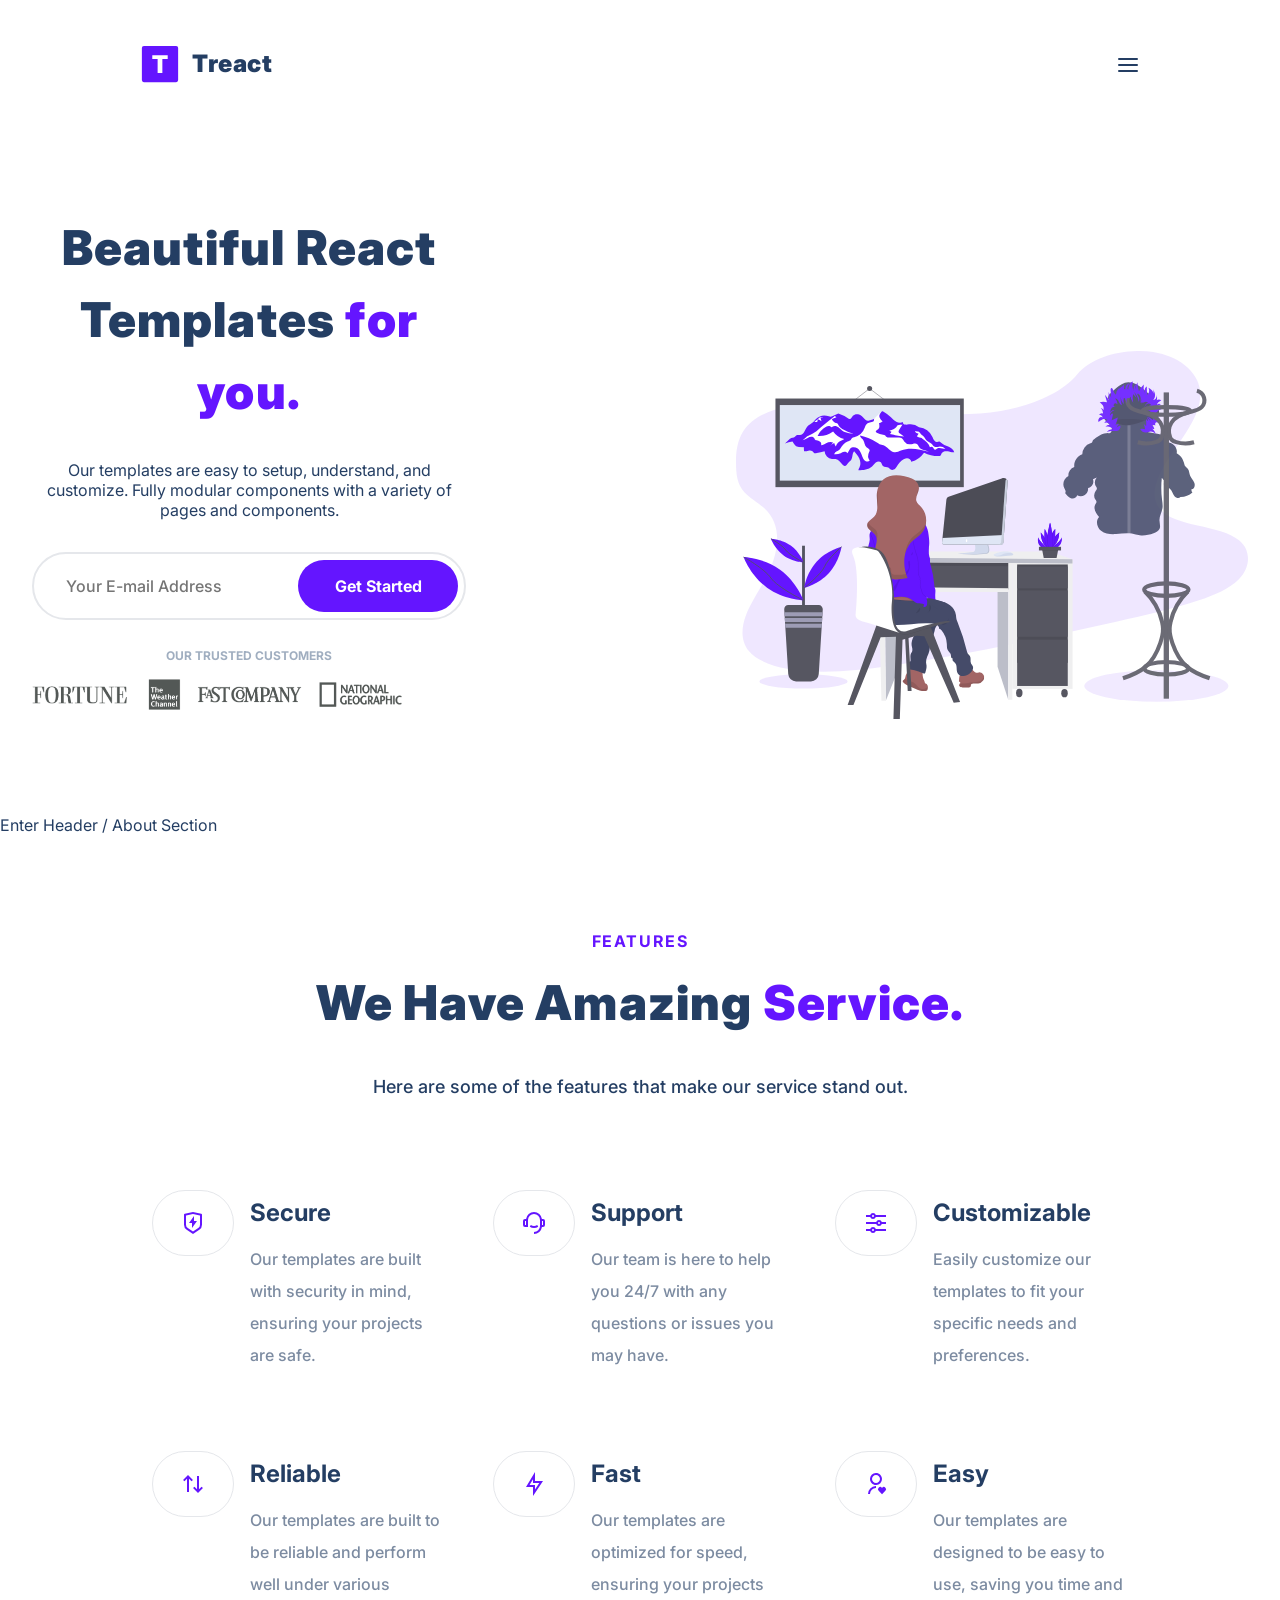
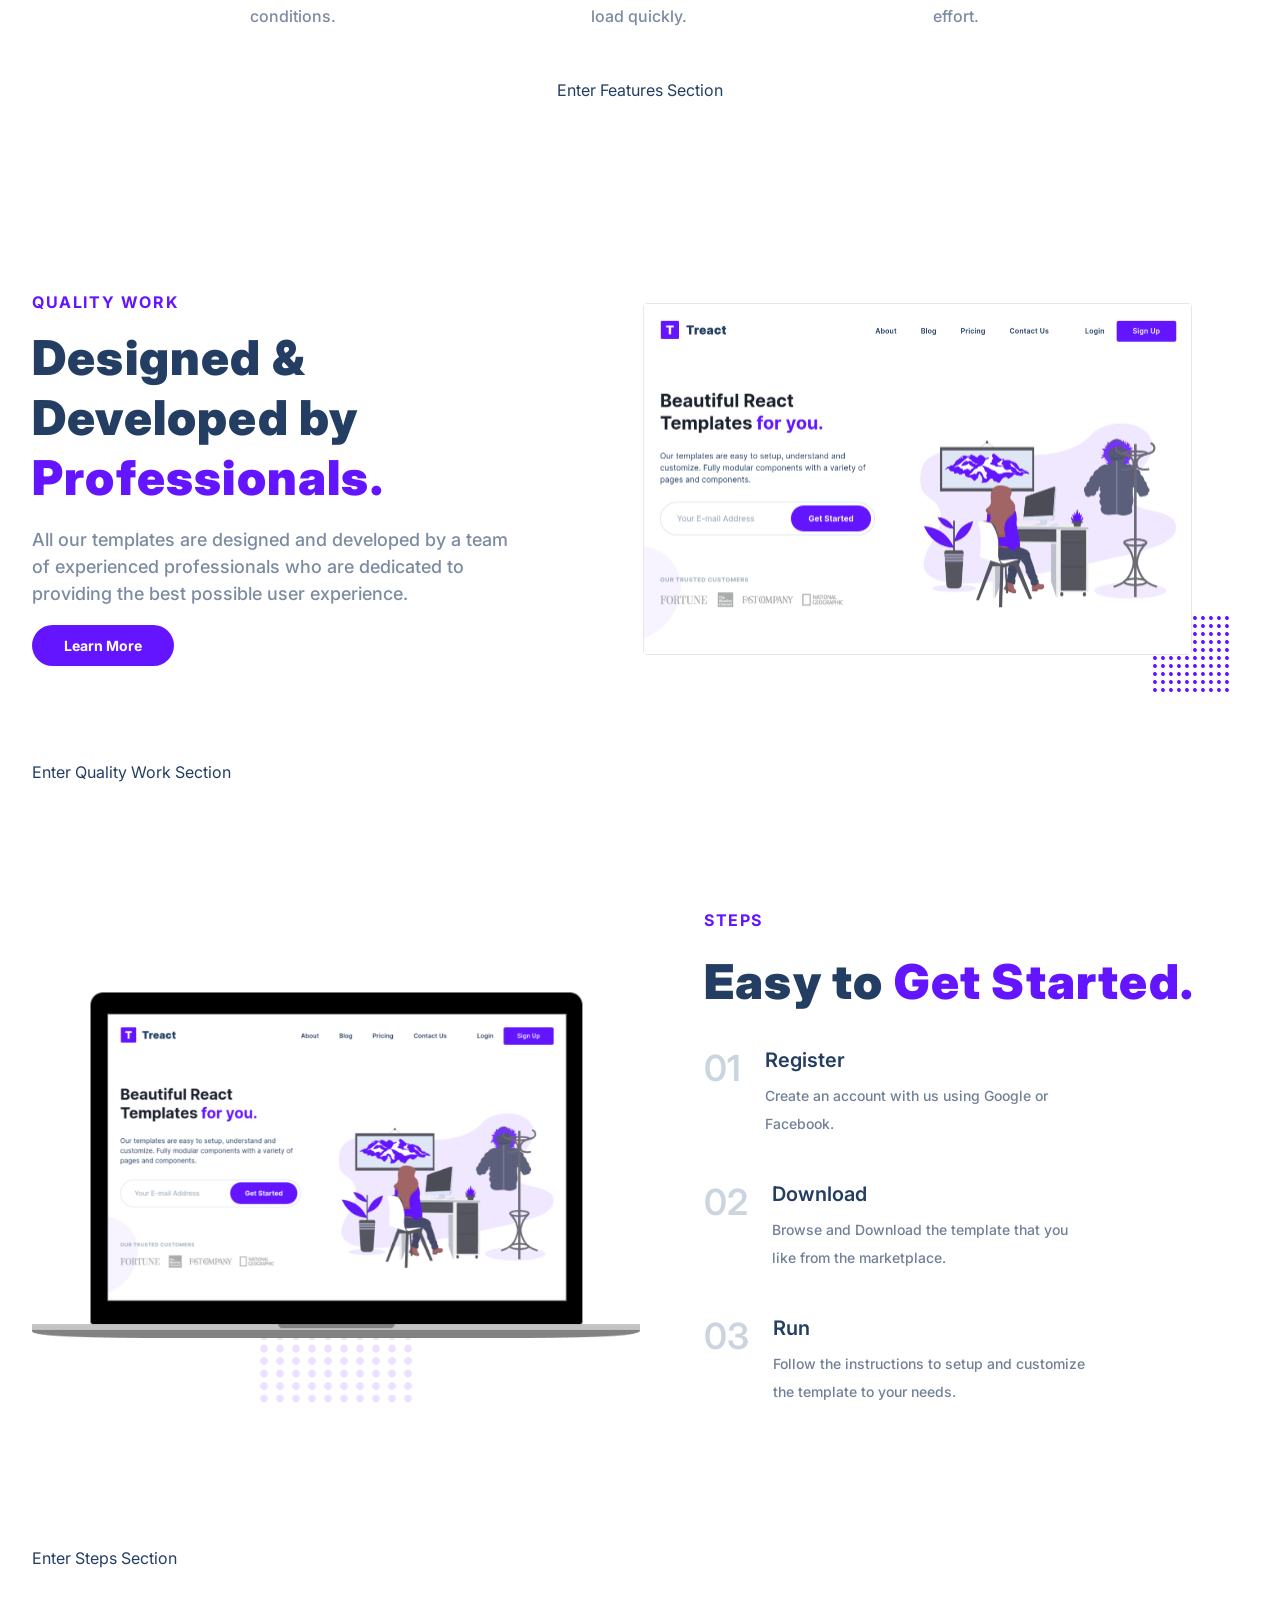
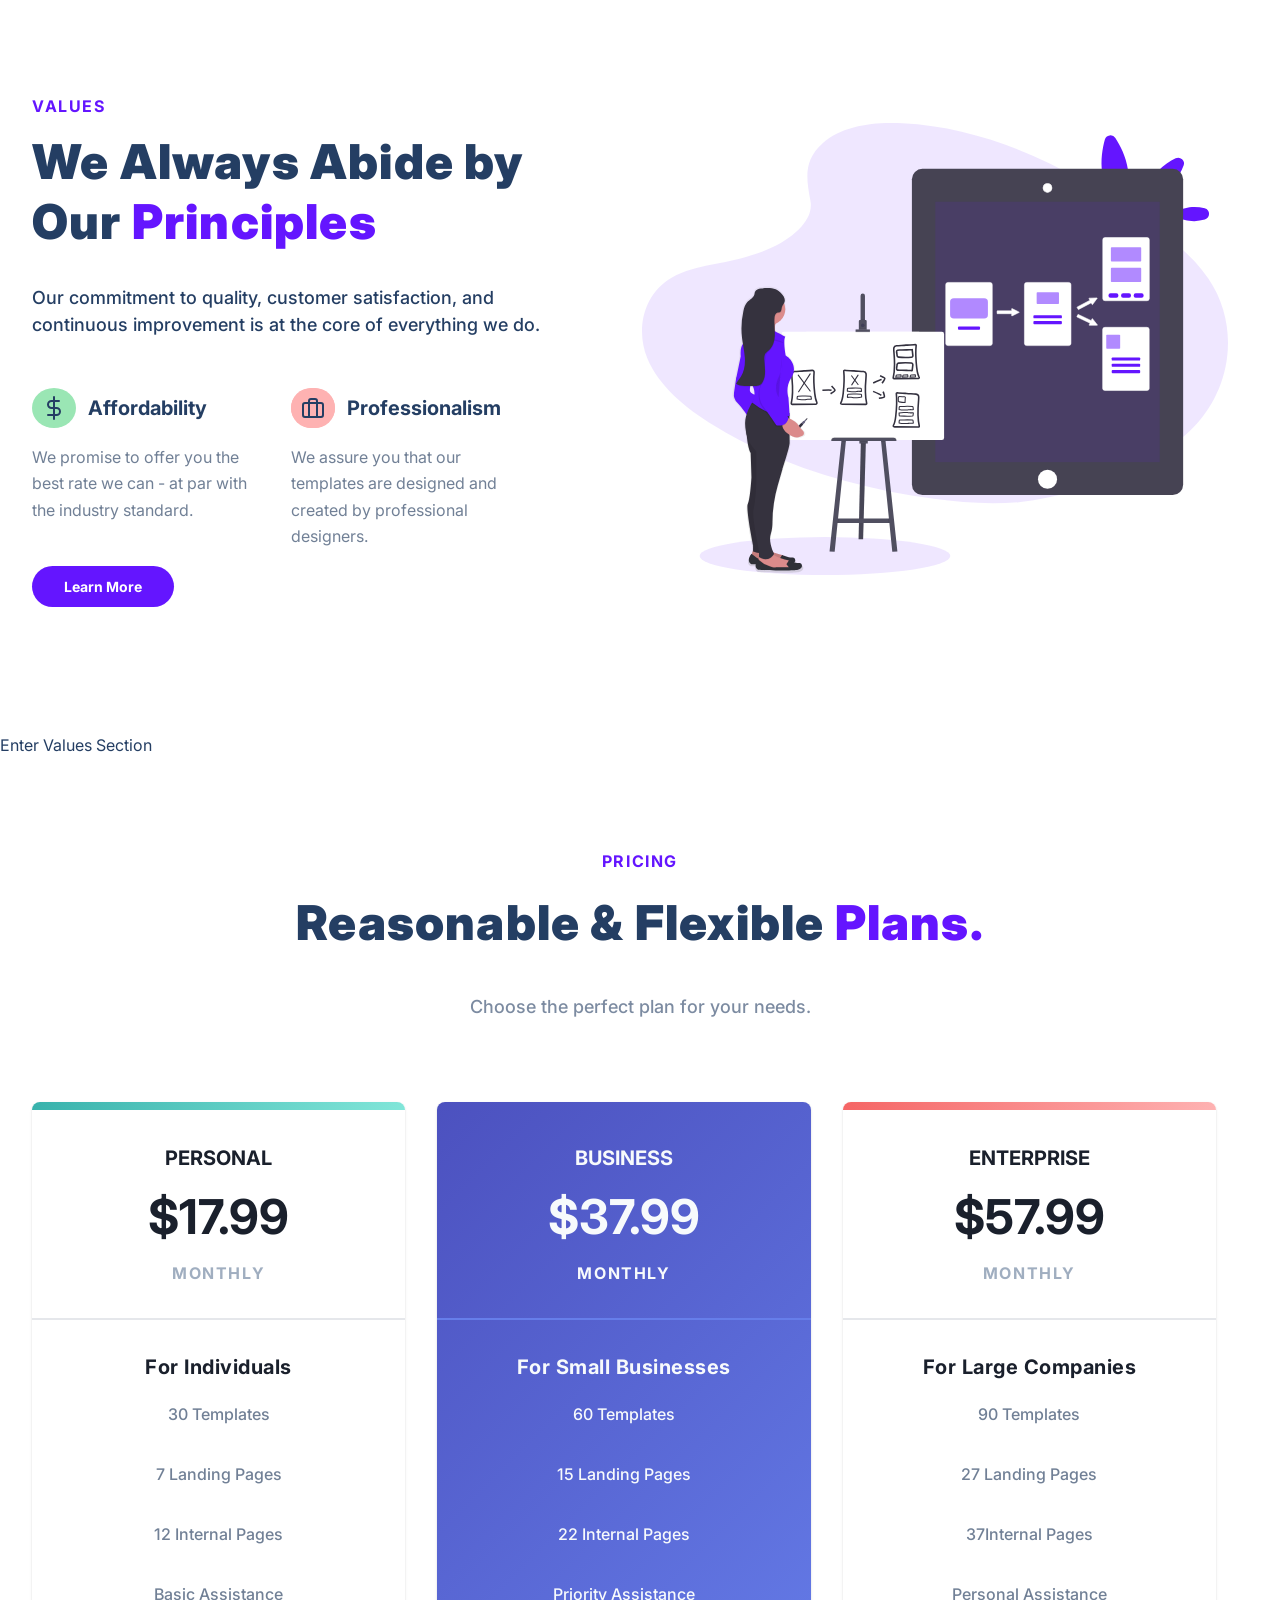
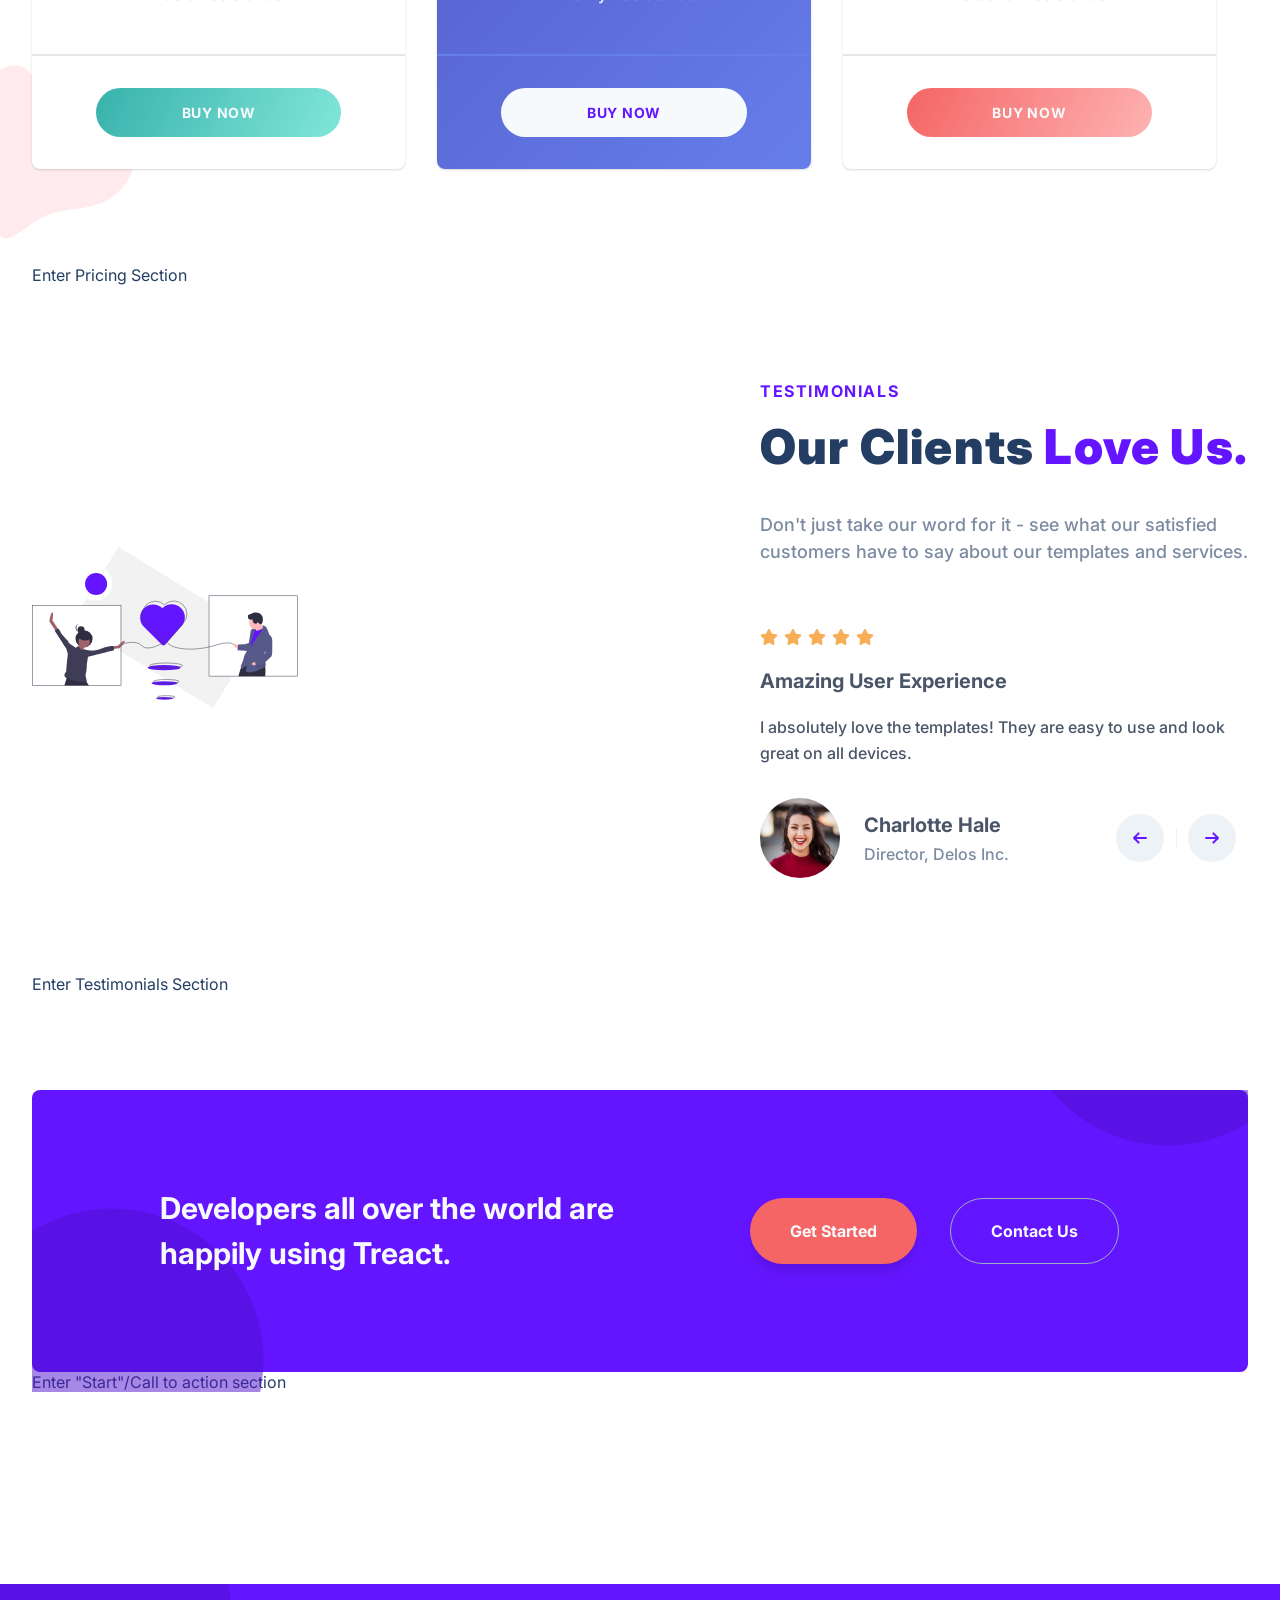
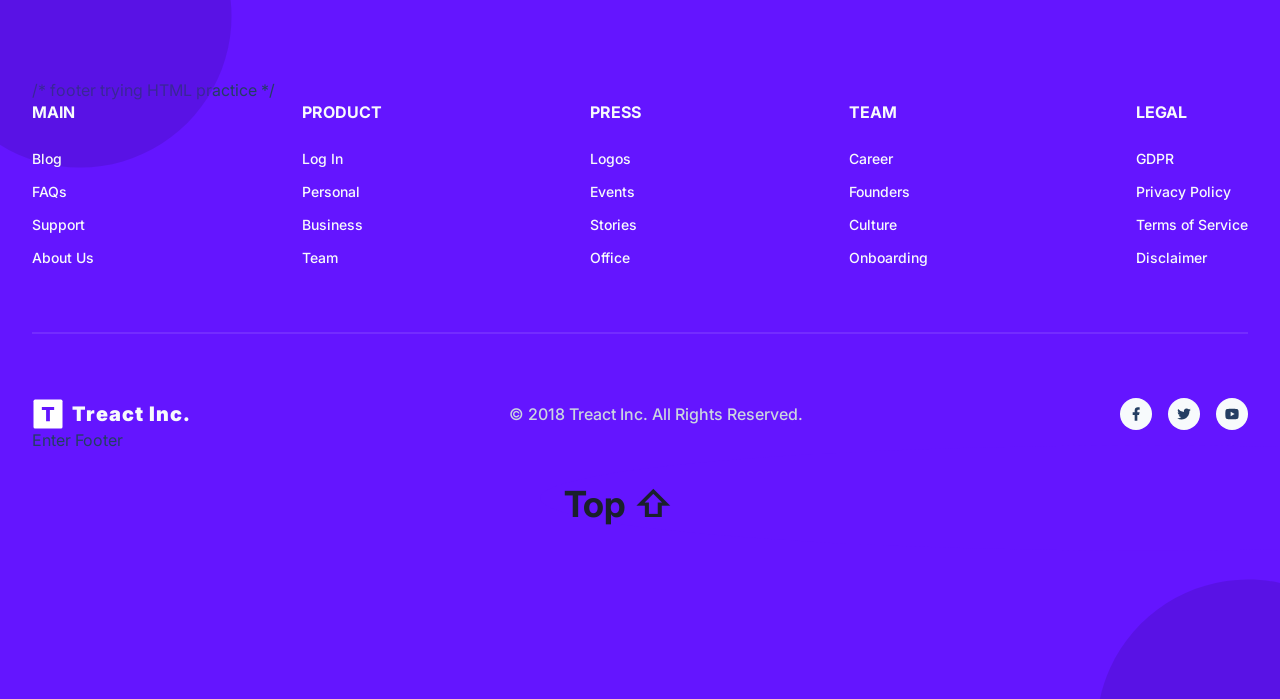
==== commit b52ced22: "underline for the arrow top, and linking it to go to the top." ====
--- a/index.html
+++ b/index.html
@@ -626,7 +626,9 @@
         </div>
 
         <div class="footer__arrow">
+            <div class="footer__my-link">
          <h1 class="arrow">Top ⇧</span></h1>
+         </div>
          </div>
     </footer>
 </body>
--- a/style.css
+++ b/style.css
@@ -1356,17 +1356,52 @@
   opacity: 0.5;
 }
 
-.h1 arrow {
-  position: absolute;
+.footer__arrow  {
   top: 100%;
   left: 100%;
   transform: translate(-50%, -50%);
-  width: 16px;
-  height: 16px;
-}
-
-
-
+  display:flexbox;
+  justify-content: center;
+  align-items: center;
+  border-radius: 50%;
+  position: relative;
+  padding: 24px;
+  background-color: rgb(100 21 255);
+  transition: all 300ms ease;
+  margin-left: -100px;
+  margin-right: 100px;
+  margin-top: 4%;
+}
+
+.footer__my-link {
+  color: #f7fafc;
+  font-size: 14px;
+  margin-top: 12px;
+  line-height: 1.5;
+  font-weight: 500;
+  position: relative;
+  cursor: pointer;
+  font-size: 14px;
+}
+.footer__my-link:after {  
+  content: "";
+  position: absolute;
+  left: 0;
+  bottom: -6px;
+  height: 2px;
+  width: 100%;
+  background: #fff;
+  transition: all 300ms ease;
+  opacity: 0;
+  font-size: 14px;
+  cursor: pointer;
+}
+.footer__my-link:hover:after {  
+  opacity: 0;
+  transition: 300ms;
+  text-decoration: underline;
+  background: white;
+}
 
 
 /* MOBILE RESPONSIVENESS */
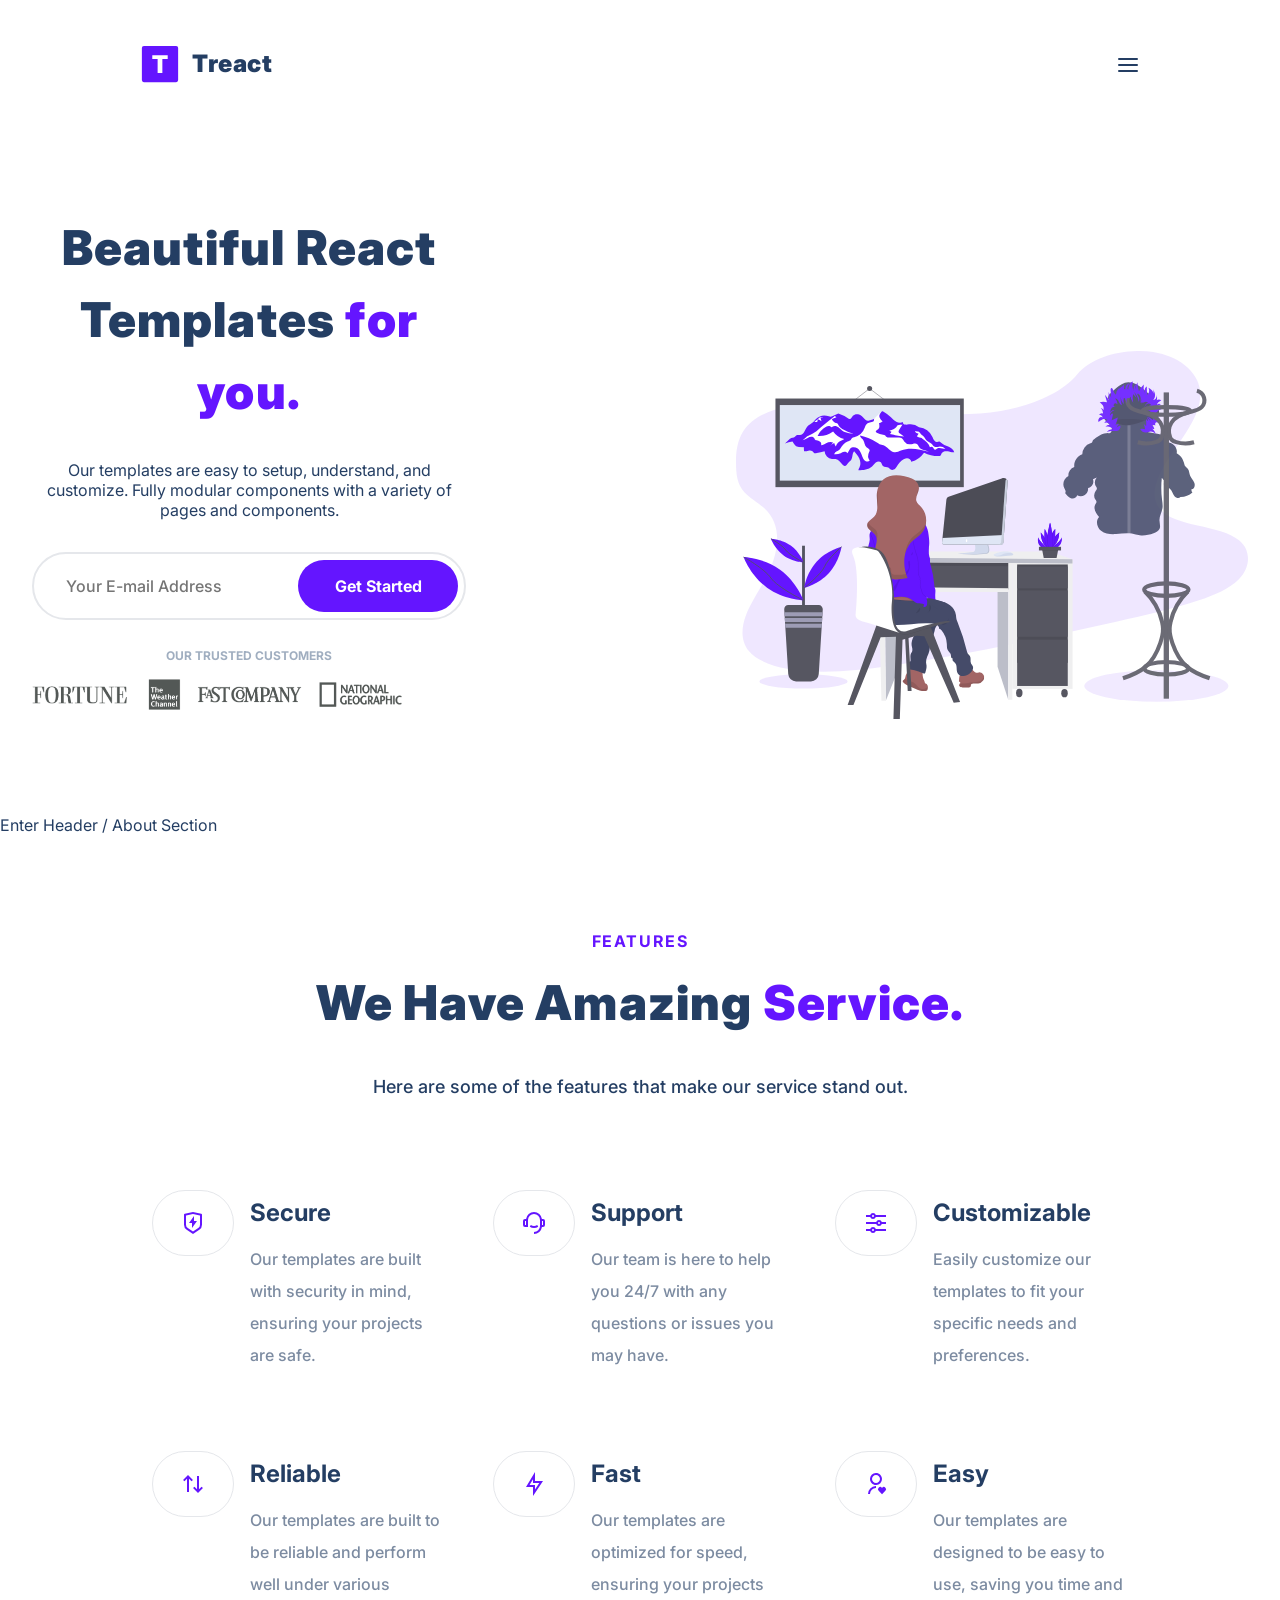
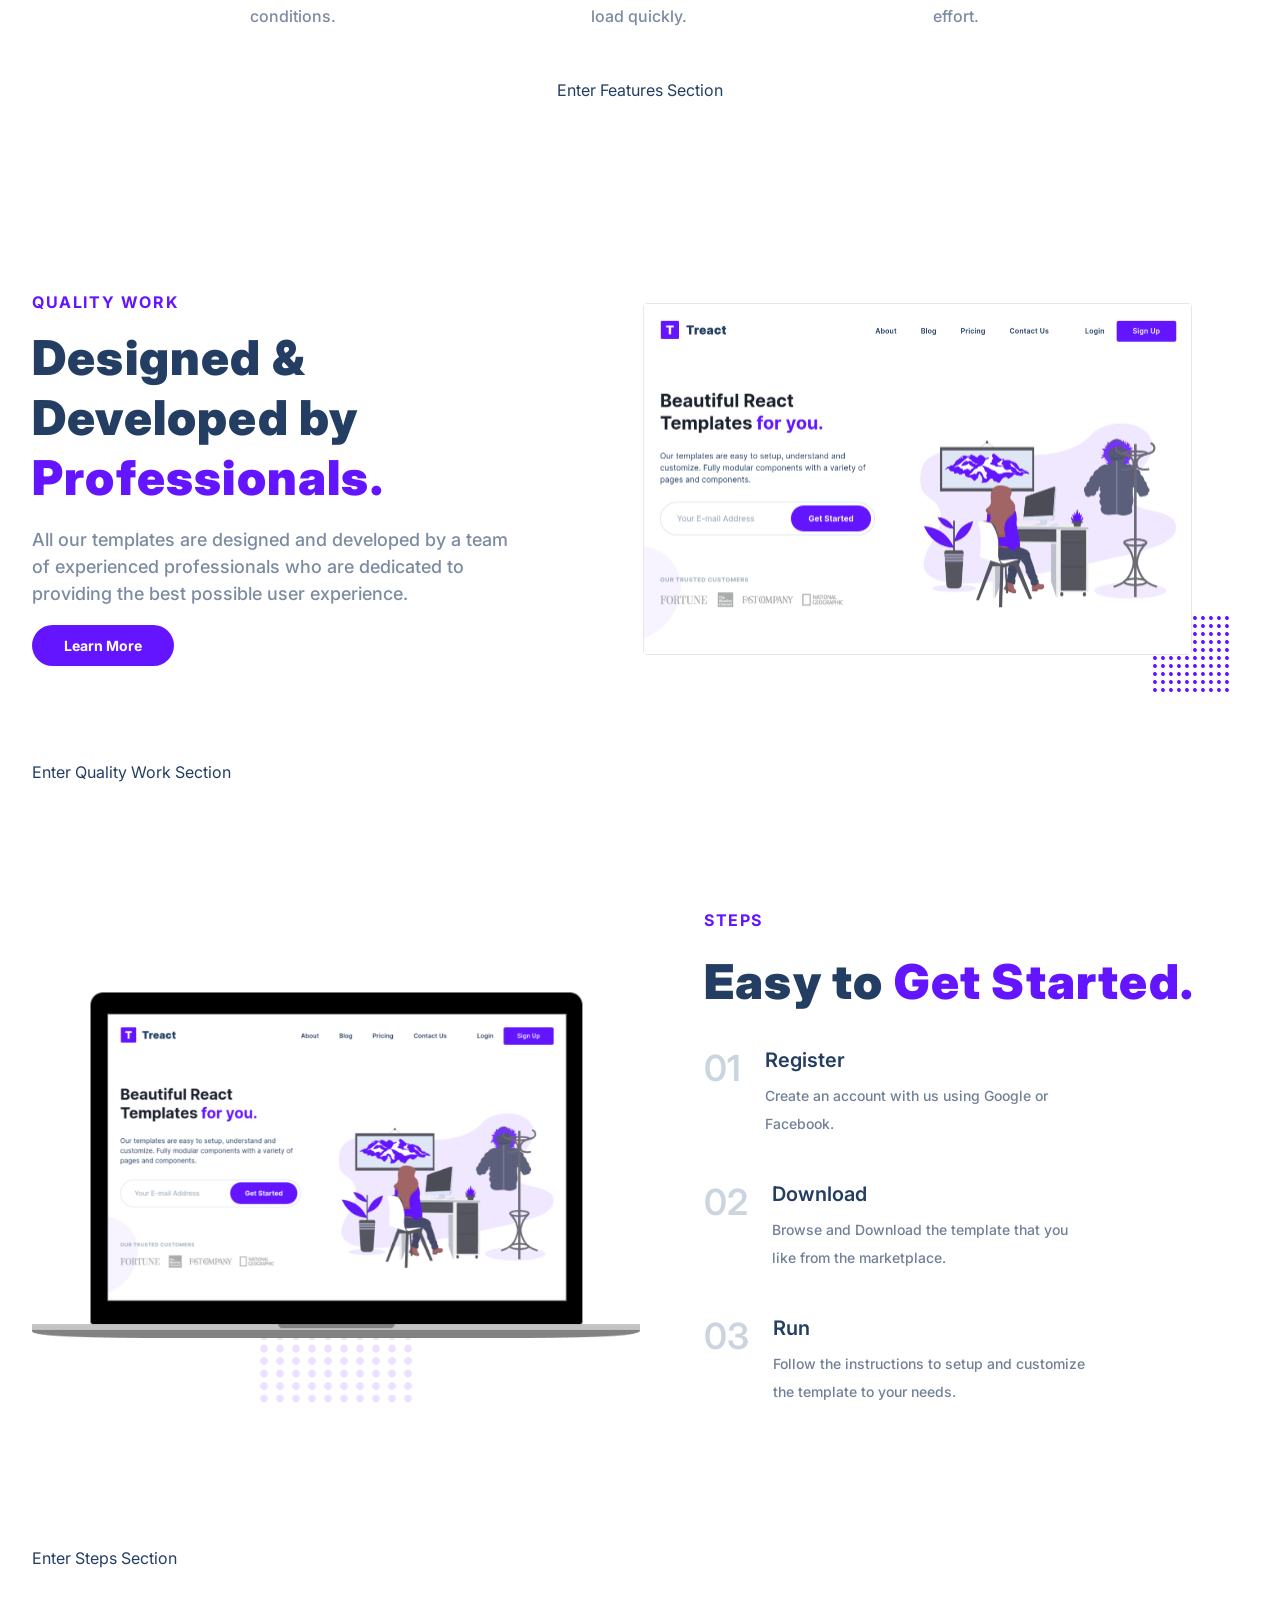
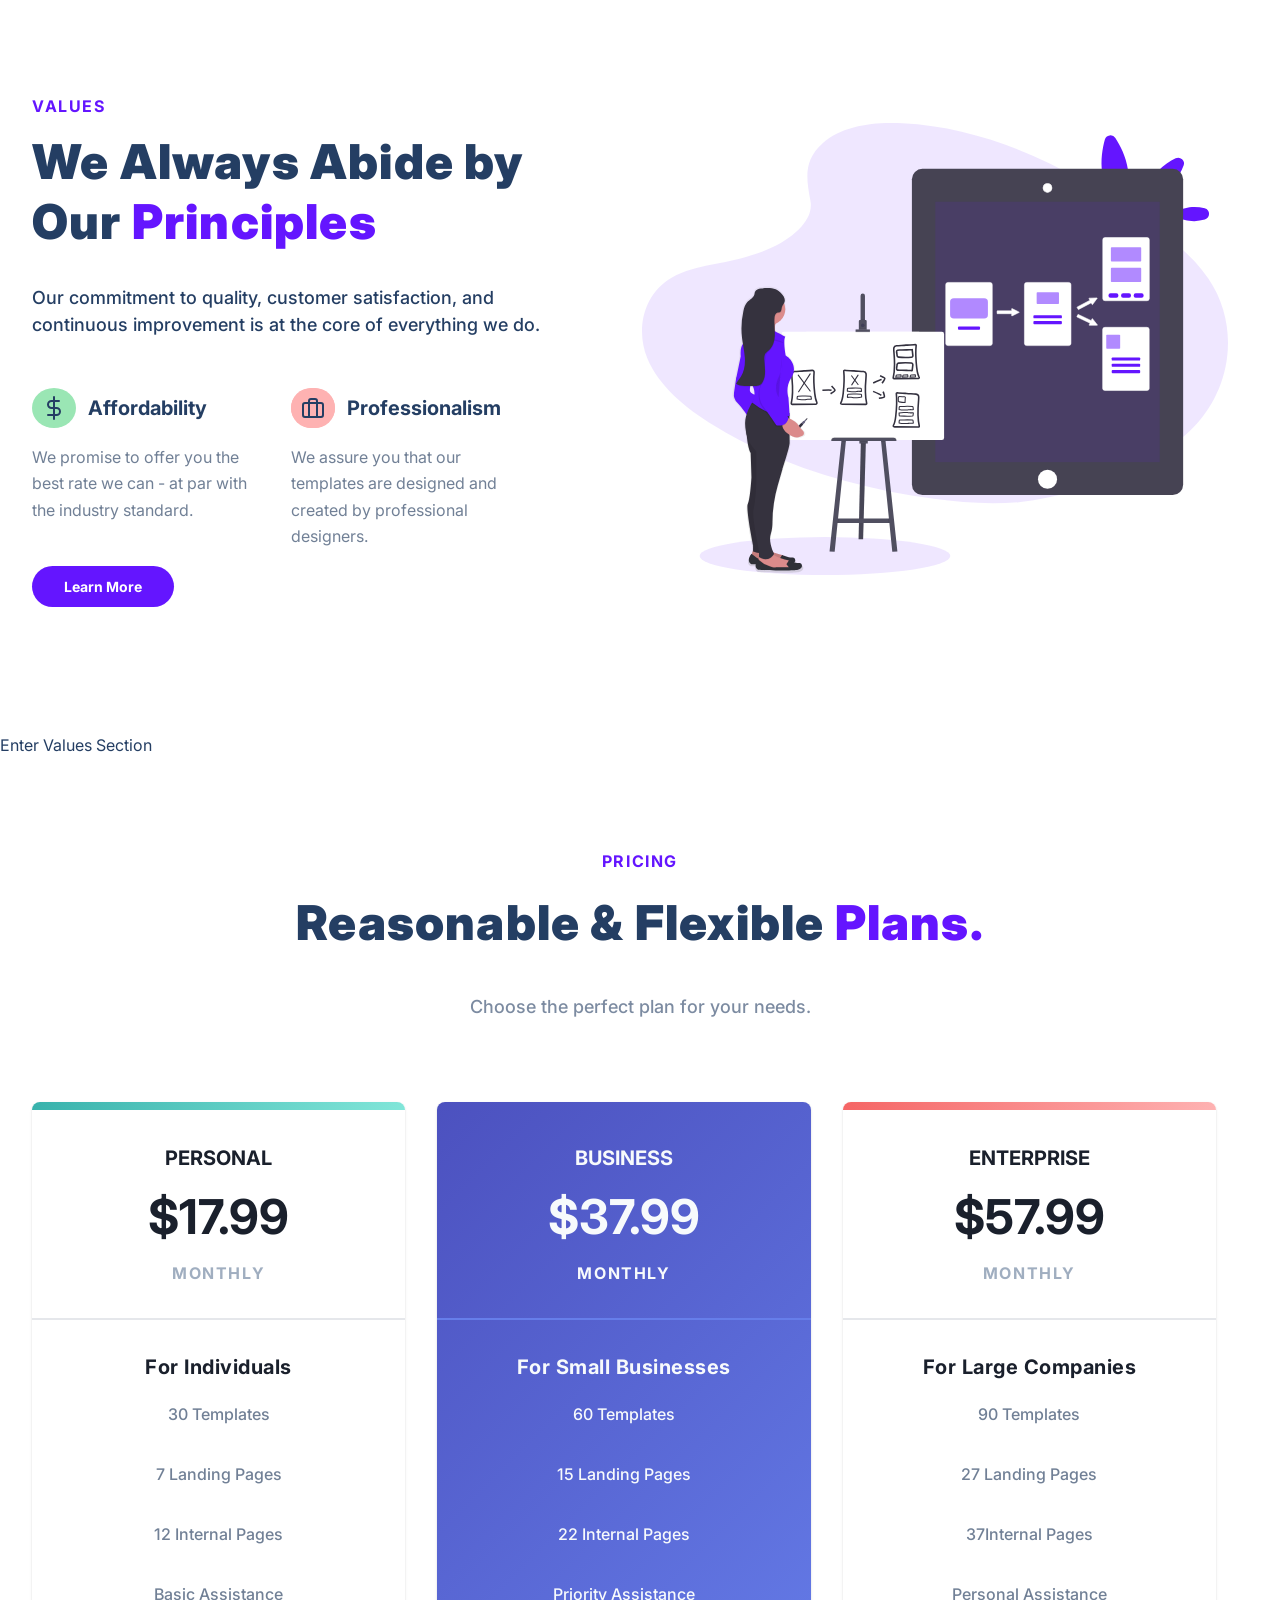
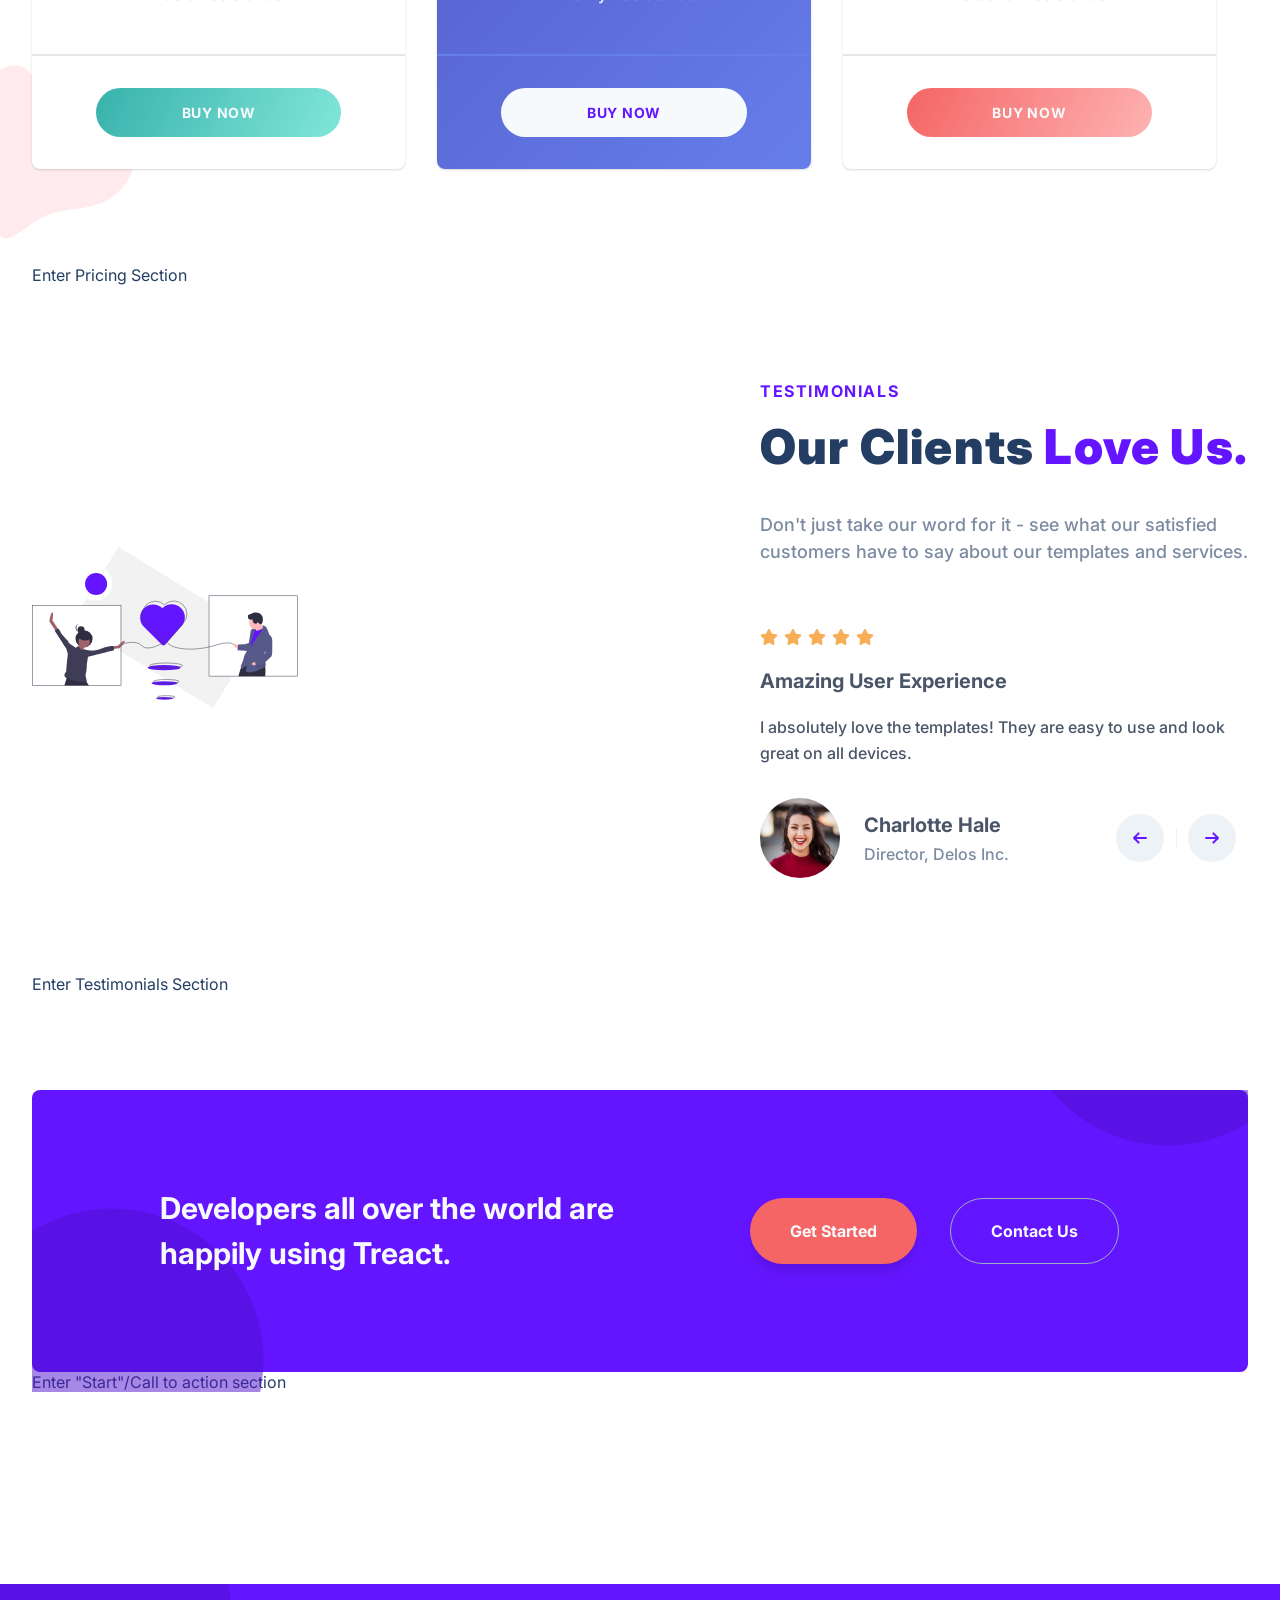
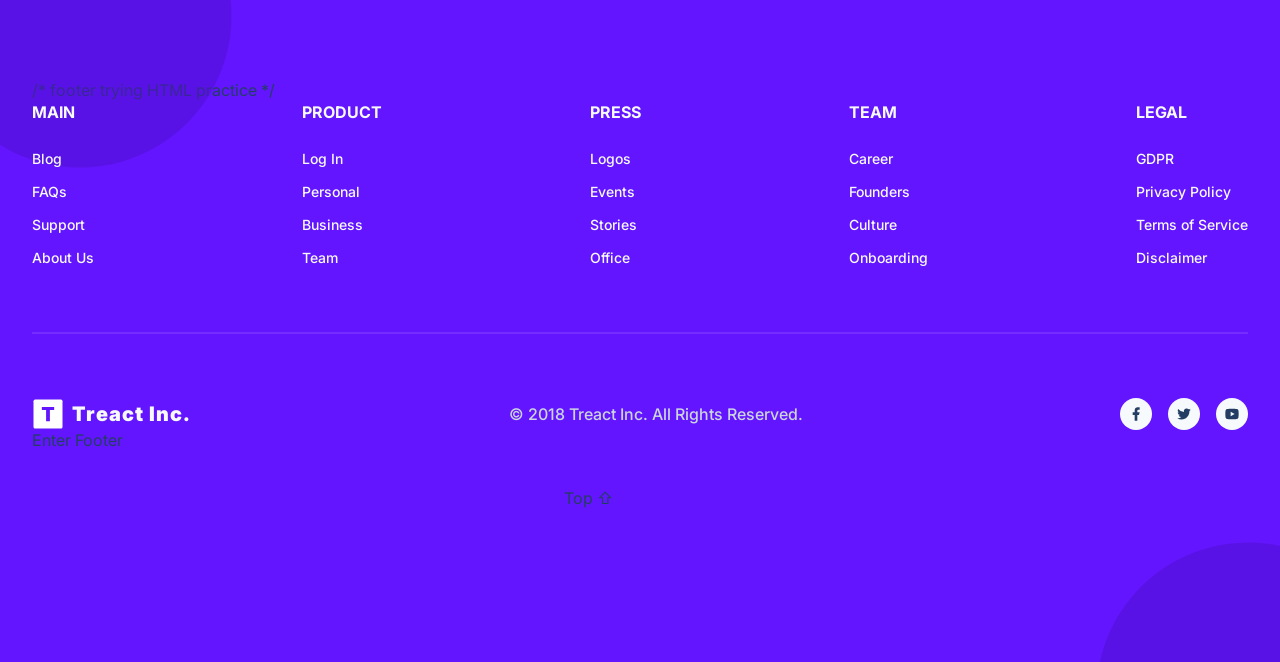
==== commit 4d102056: "Added in the footer Top with arrow, now it goes to the top. I lost the white underline and need to m" ====
--- a/index.html
+++ b/index.html
@@ -626,9 +626,9 @@
         </div>
 
         <div class="footer__arrow">
-            <div class="footer__my-link">
-         <h1 class="arrow">Top ⇧</span></h1>
-         </div>
+            <a href="#landing" class="Footer__my-link">
+         Top ⇧
+         </a> 
          </div>
     </footer>
 </body>
--- a/style.css
+++ b/style.css
@@ -1397,7 +1397,7 @@
   cursor: pointer;
 }
 .footer__my-link:hover:after {  
-  opacity: 0;
+  opacity: 1;
   transition: 300ms;
   text-decoration: underline;
   background: white;
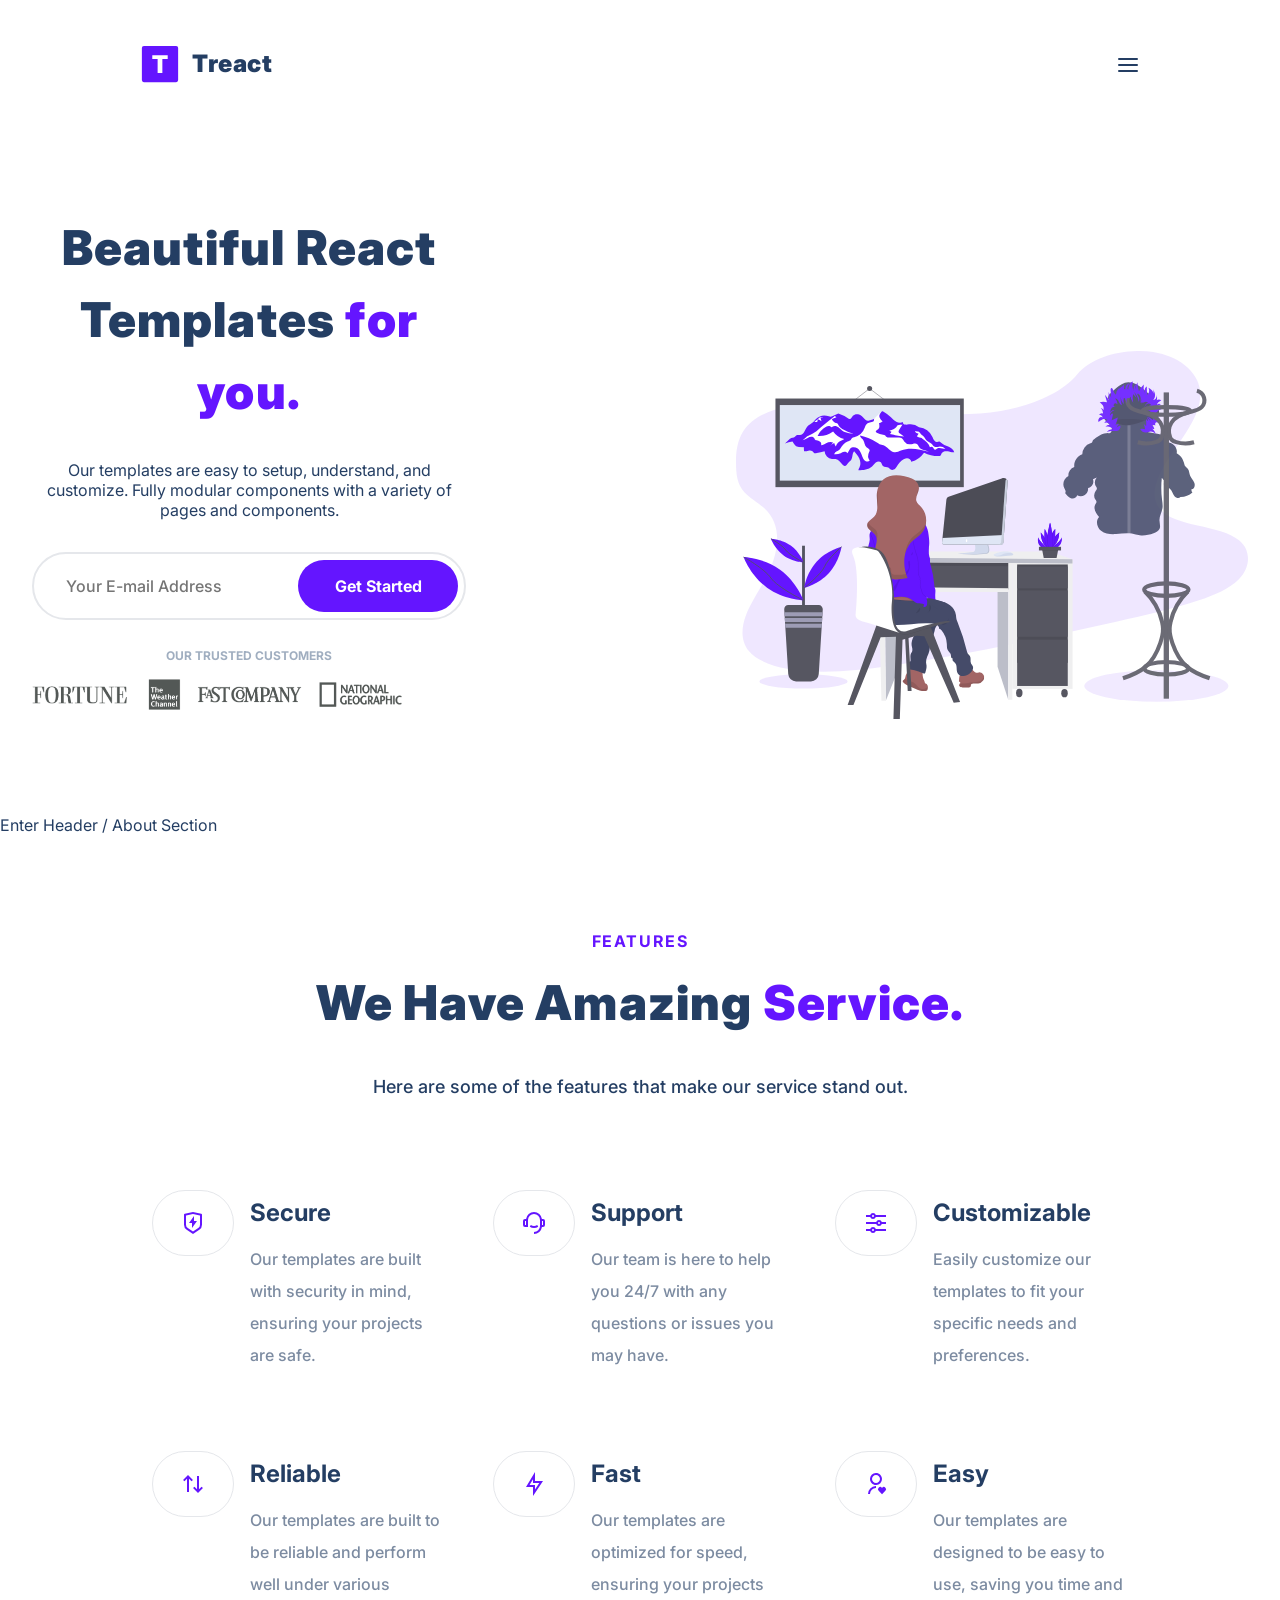
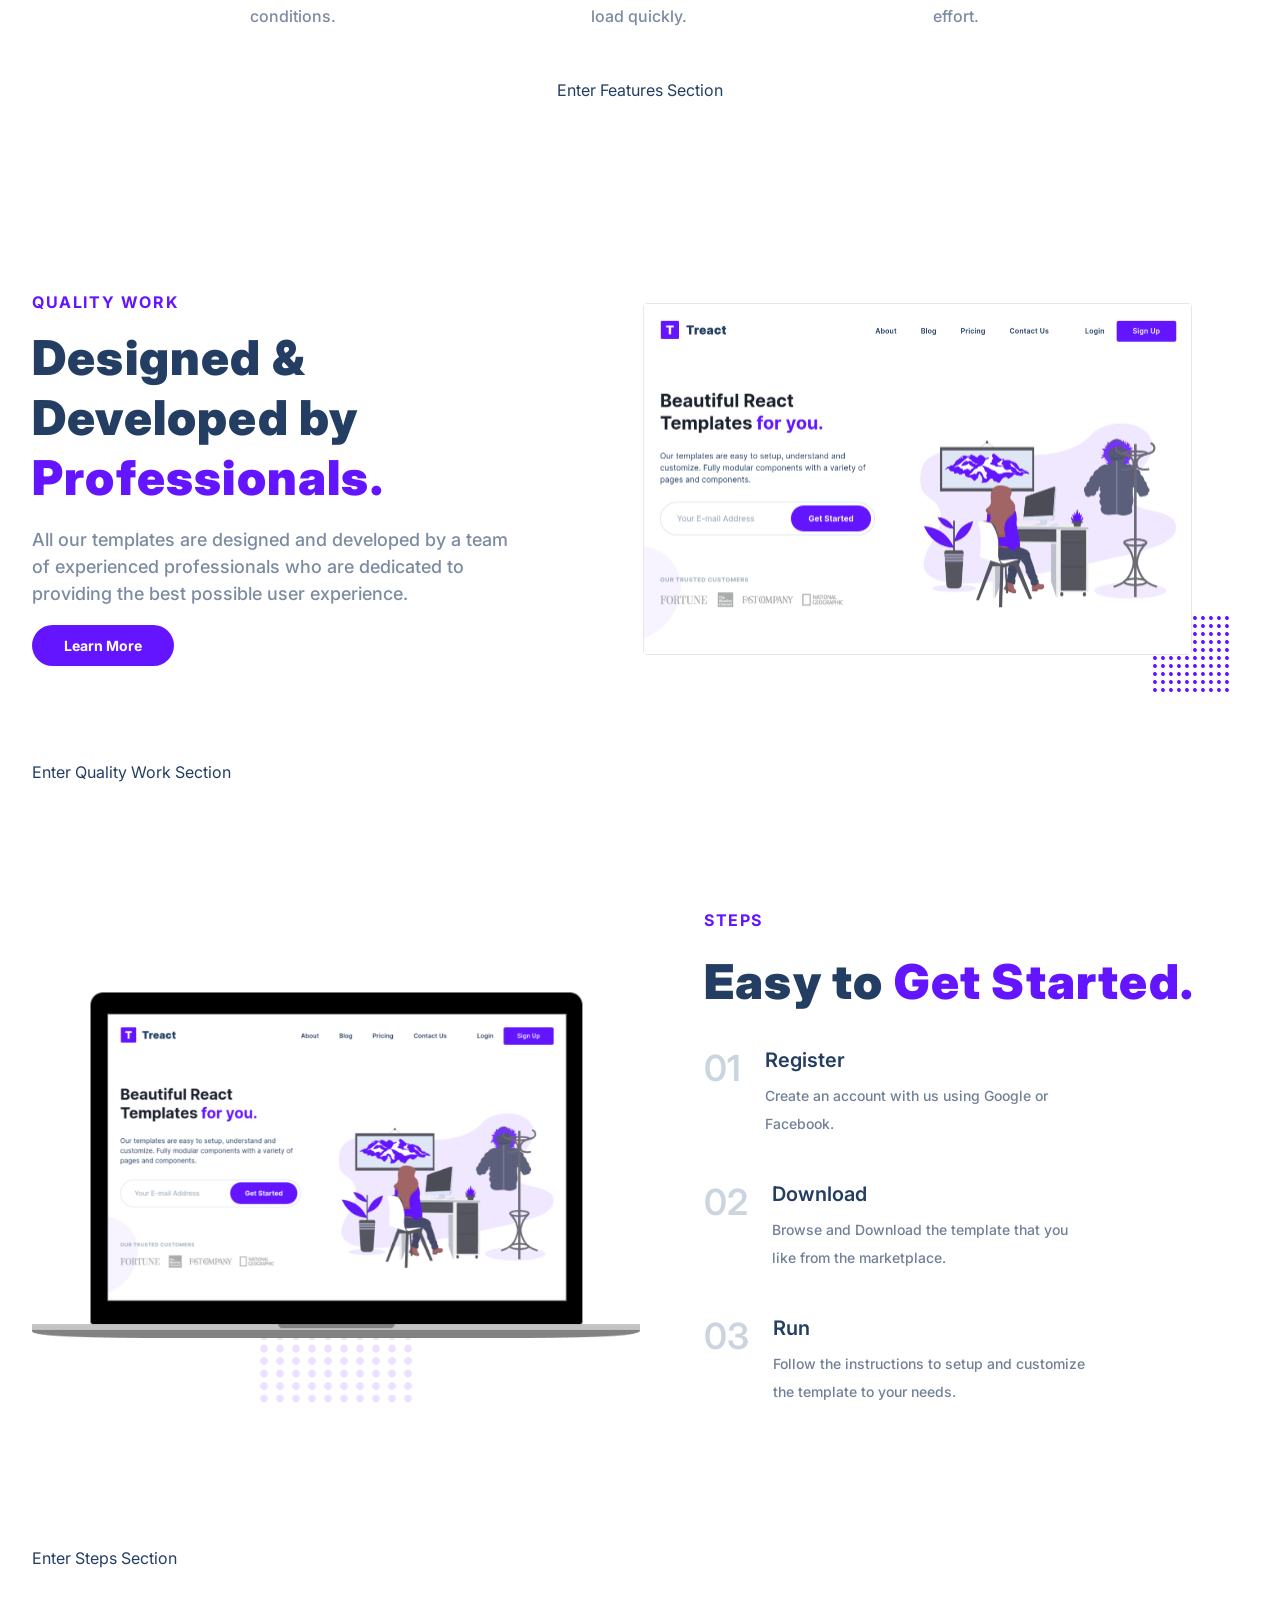
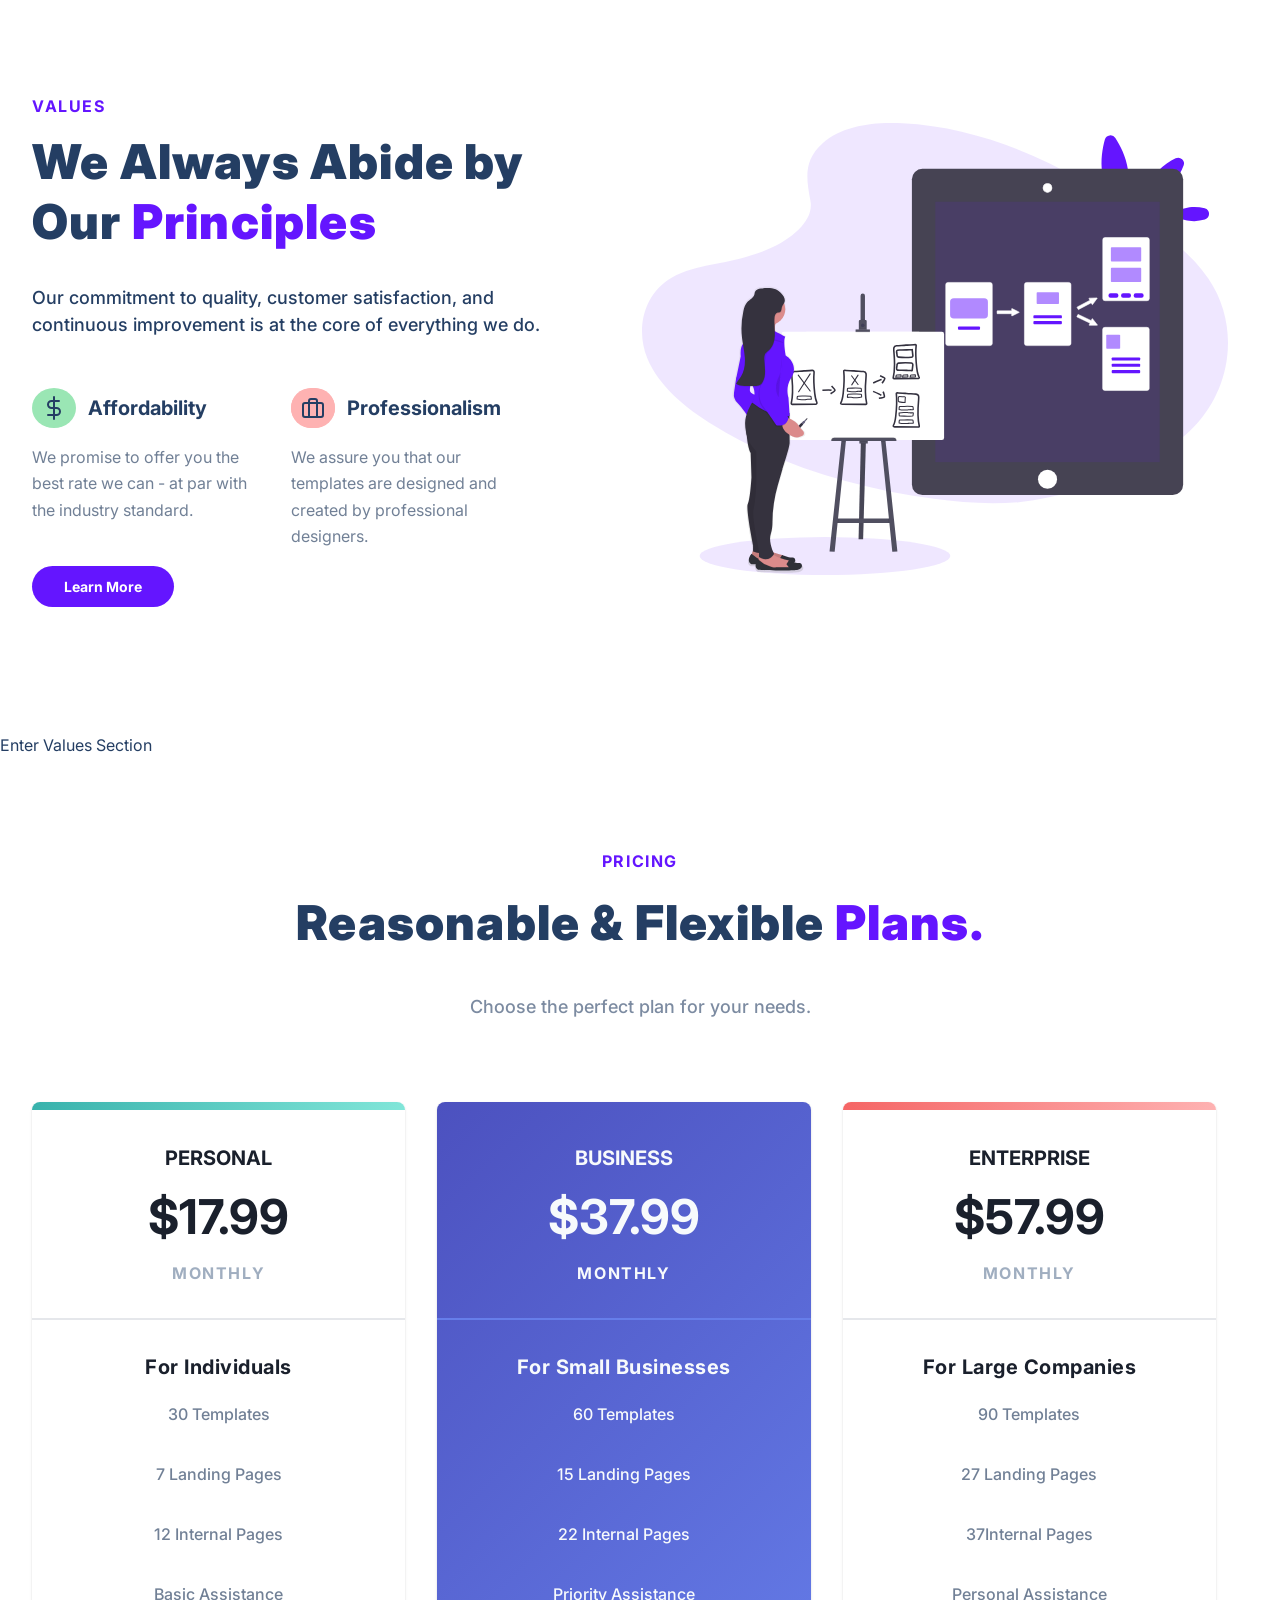
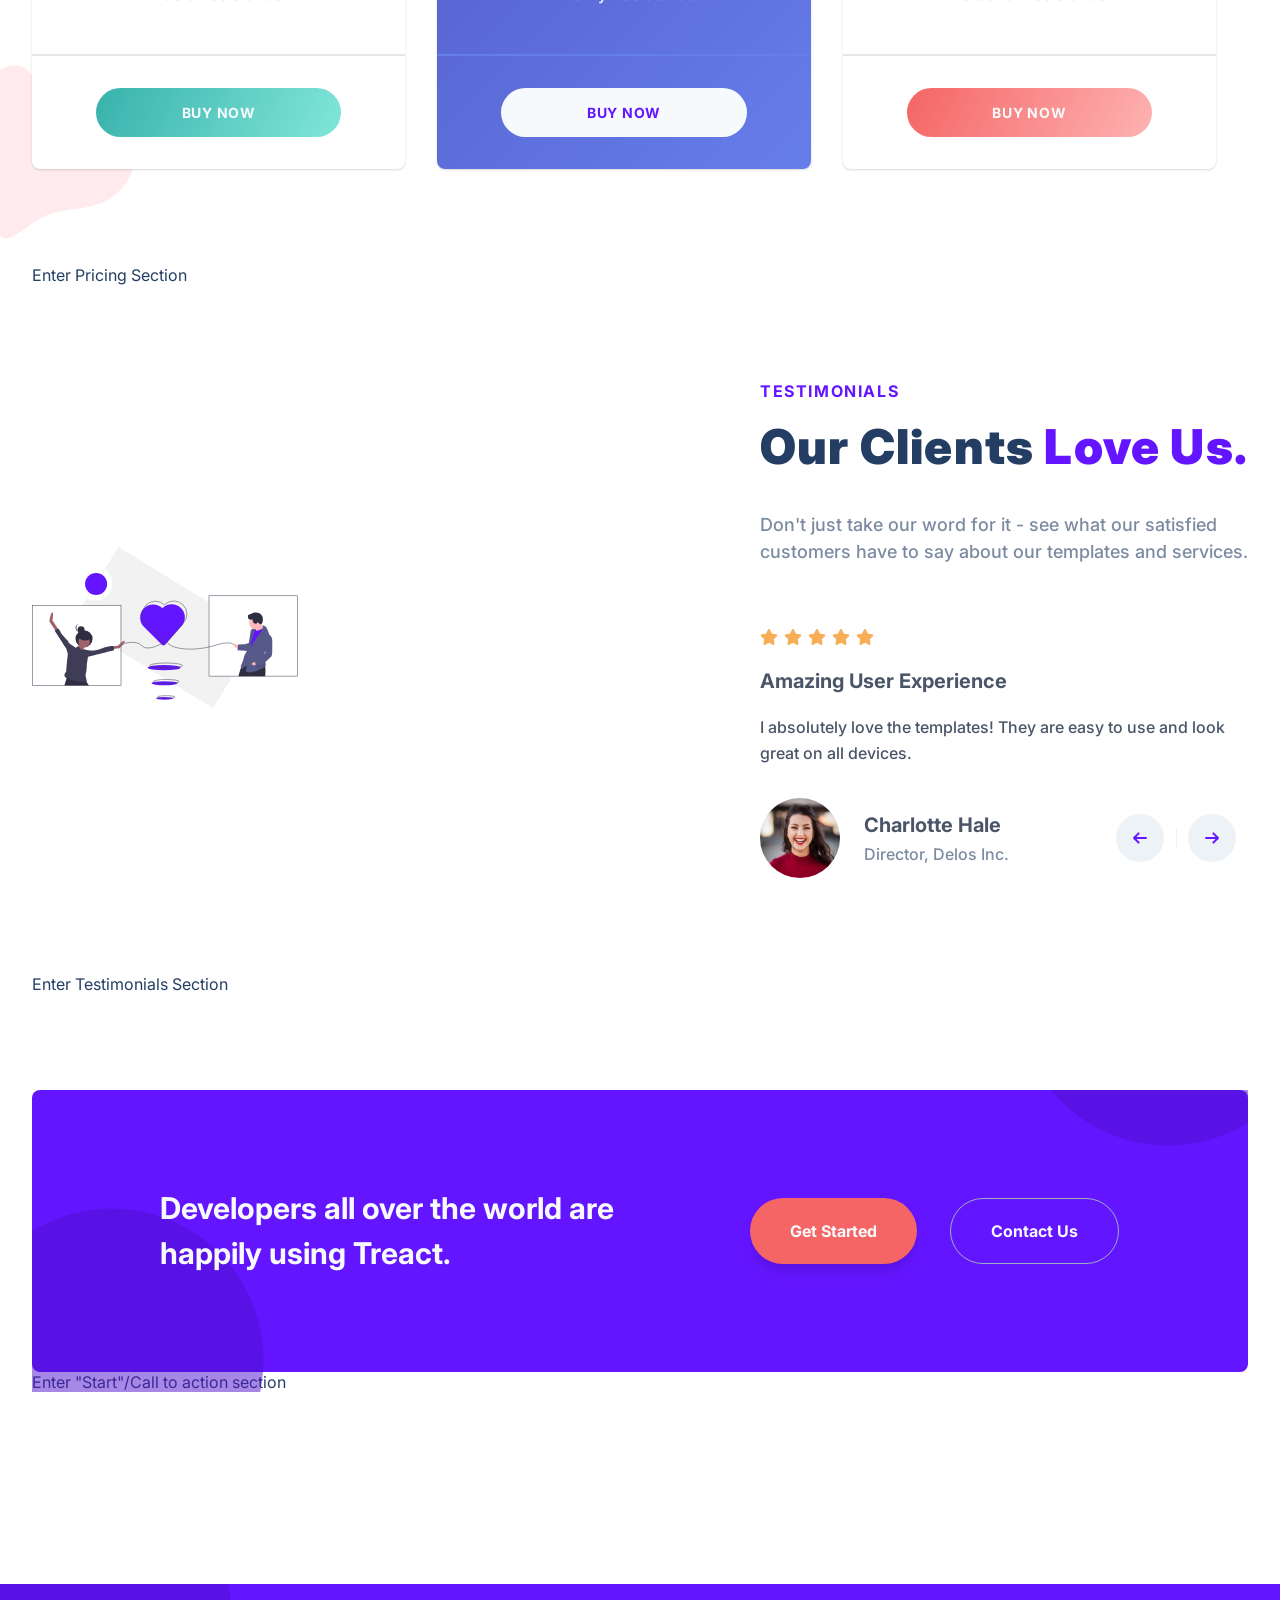
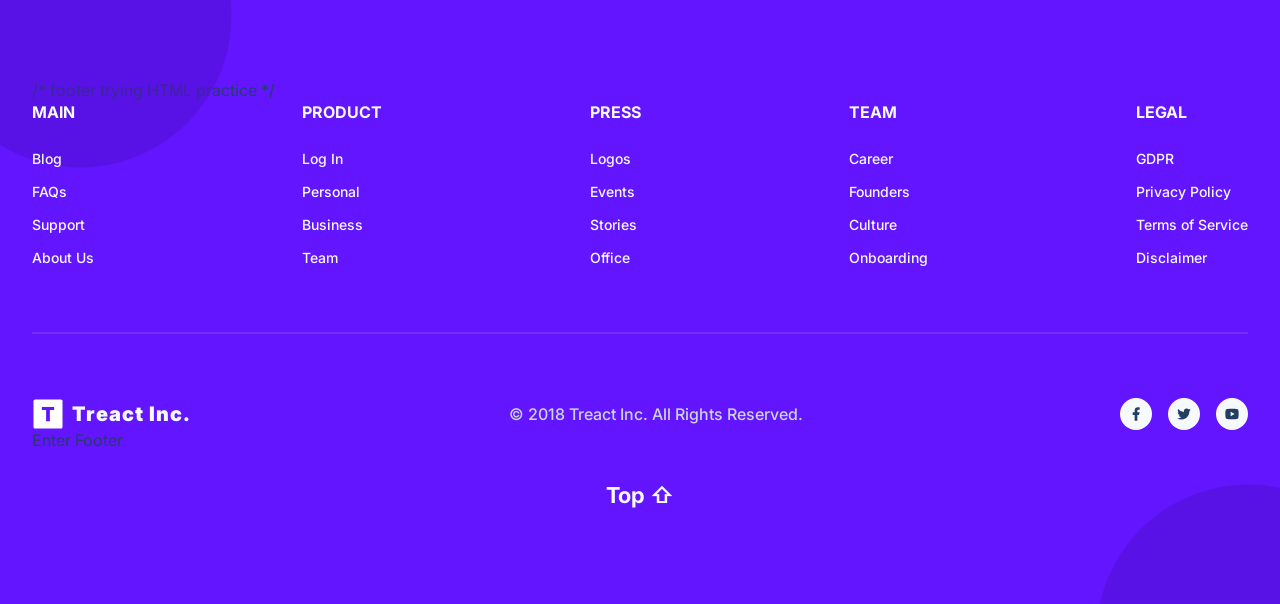
==== commit 9766bf7a: "Fixed Fotter Top Arrow and underline." ====
--- a/index.html
+++ b/index.html
@@ -626,7 +626,7 @@
         </div>
 
         <div class="footer__arrow">
-            <a href="#landing" class="Footer__my-link">
+            <a href="#landing" class="footer__my-link">
          Top ⇧
          </a> 
          </div>
--- a/style.css
+++ b/style.css
@@ -1356,51 +1356,34 @@
   opacity: 0.5;
 }
 
-.footer__arrow  {
-  top: 100%;
-  left: 100%;
-  transform: translate(-50%, -50%);
-  display:flexbox;
-  justify-content: center;
-  align-items: center;
-  border-radius: 50%;
-  position: relative;
-  padding: 24px;
-  background-color: rgb(100 21 255);
-  transition: all 300ms ease;
-  margin-left: -100px;
-  margin-right: 100px;
-  margin-top: 4%;
+.footer__arrow {
+    display: flex;
+    justify-content: center;
+    margin-top: 32px;
 }
 
 .footer__my-link {
-  color: #f7fafc;
-  font-size: 14px;
-  margin-top: 12px;
-  line-height: 1.5;
-  font-weight: 500;
-  position: relative;
-  cursor: pointer;
-  font-size: 14px;
-}
-.footer__my-link:after {  
-  content: "";
-  position: absolute;
-  left: 0;
-  bottom: -6px;
-  height: 2px;
-  width: 100%;
-  background: #fff;
-  transition: all 300ms ease;
-  opacity: 0;
-  font-size: 14px;
-  cursor: pointer;
-}
-.footer__my-link:hover:after {  
-  opacity: 1;
-  transition: 300ms;
-  text-decoration: underline;
-  background: white;
+    display: inline-block;
+    color: #f7fafc;
+    font-size: 22px;
+    font-weight: 700;
+    position: relative;
+    text-decoration: none;
+}
+
+.footer__my-link:after {
+    content: "";
+    position: absolute;
+    left: 0;
+    bottom: -4px;
+    height: 2px;
+    width: 0;
+    background: #fff;
+    transition: width 300ms ease;
+}
+
+.footer__my-link:hover:after {
+    width: 100%;
 }
 
 
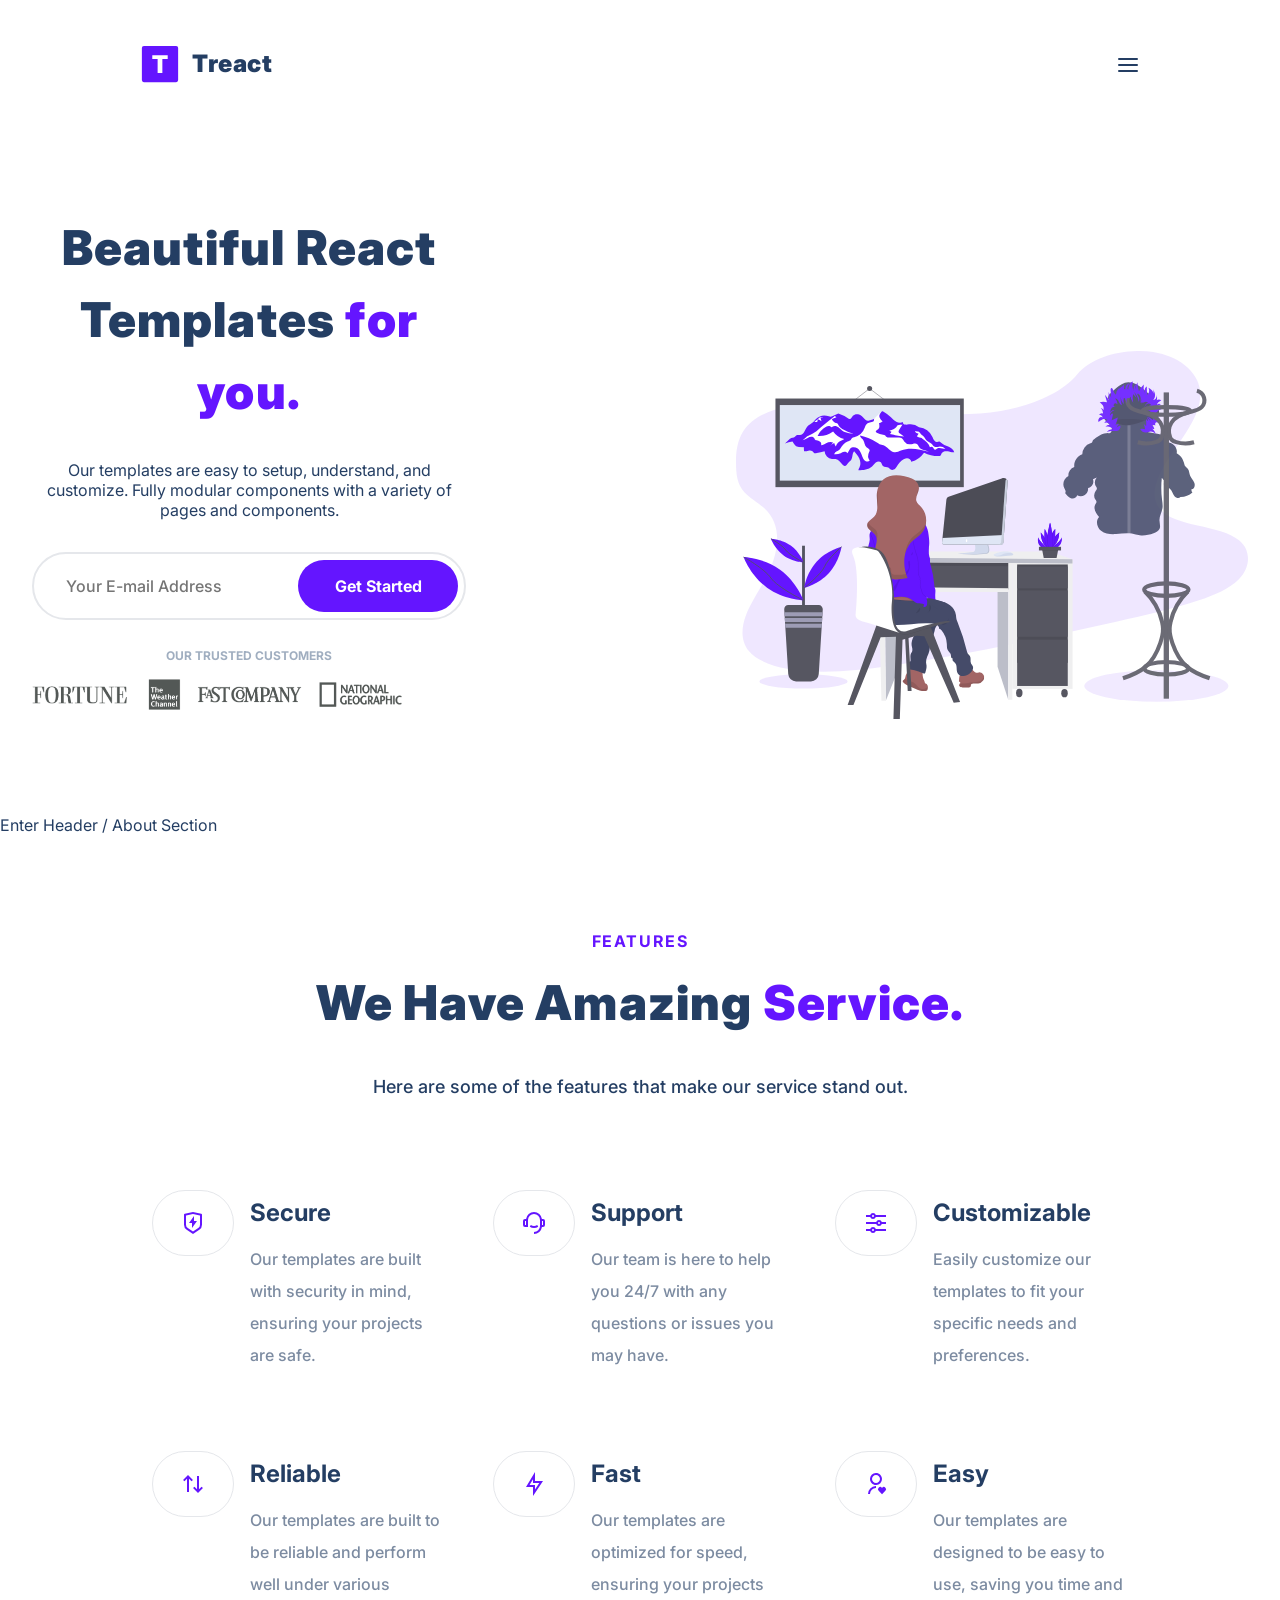
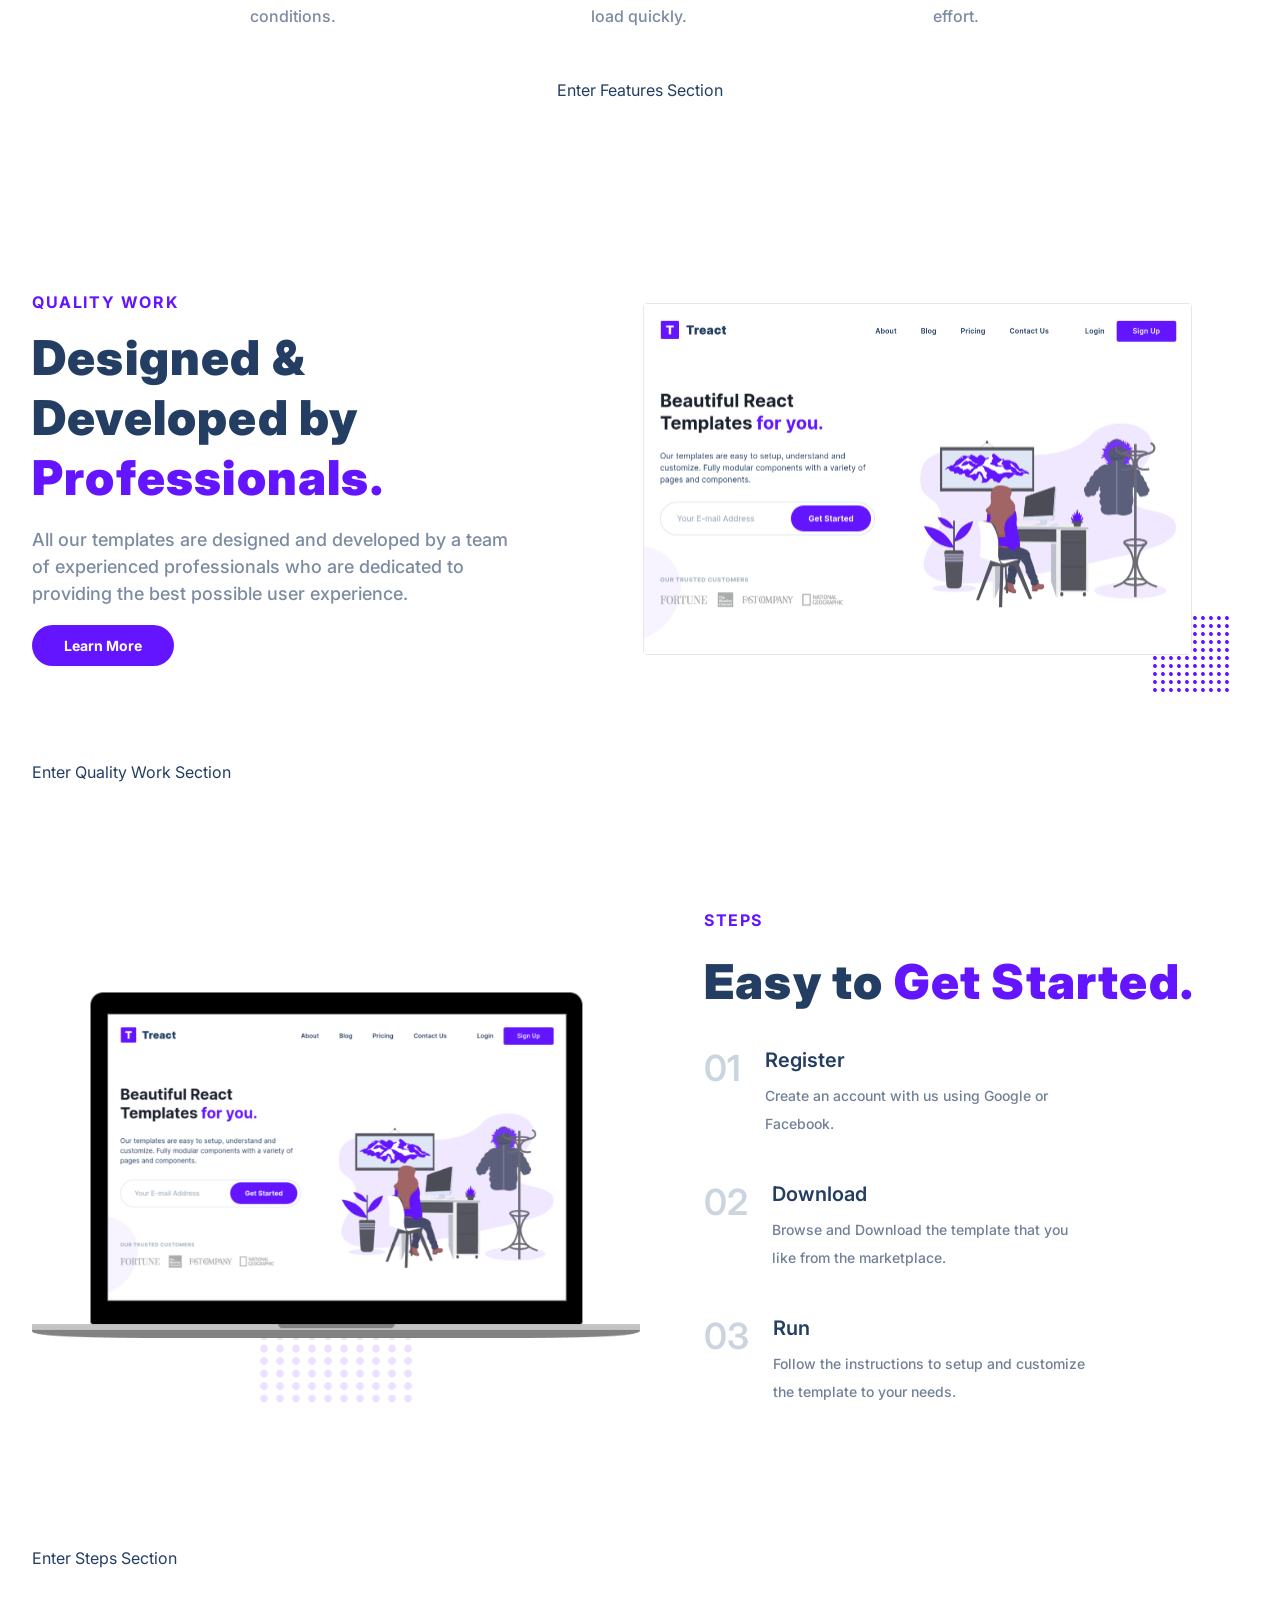
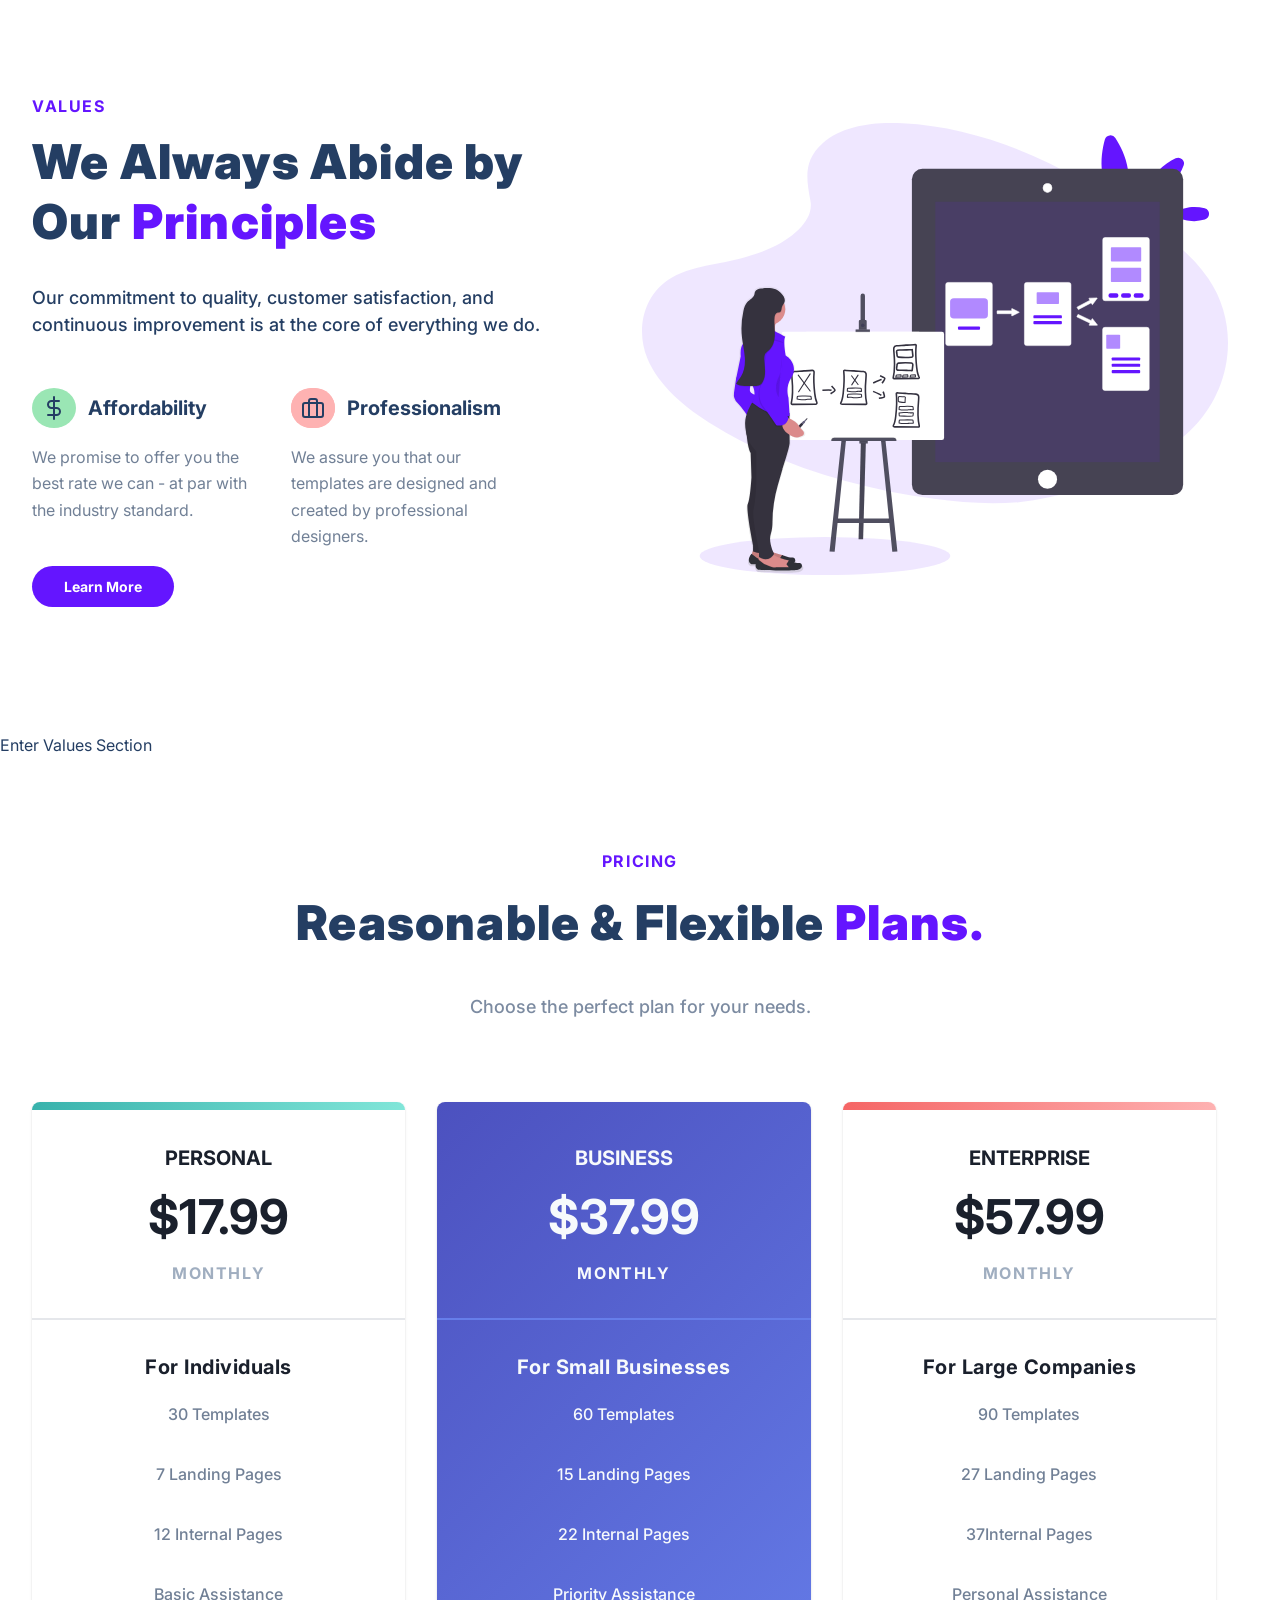
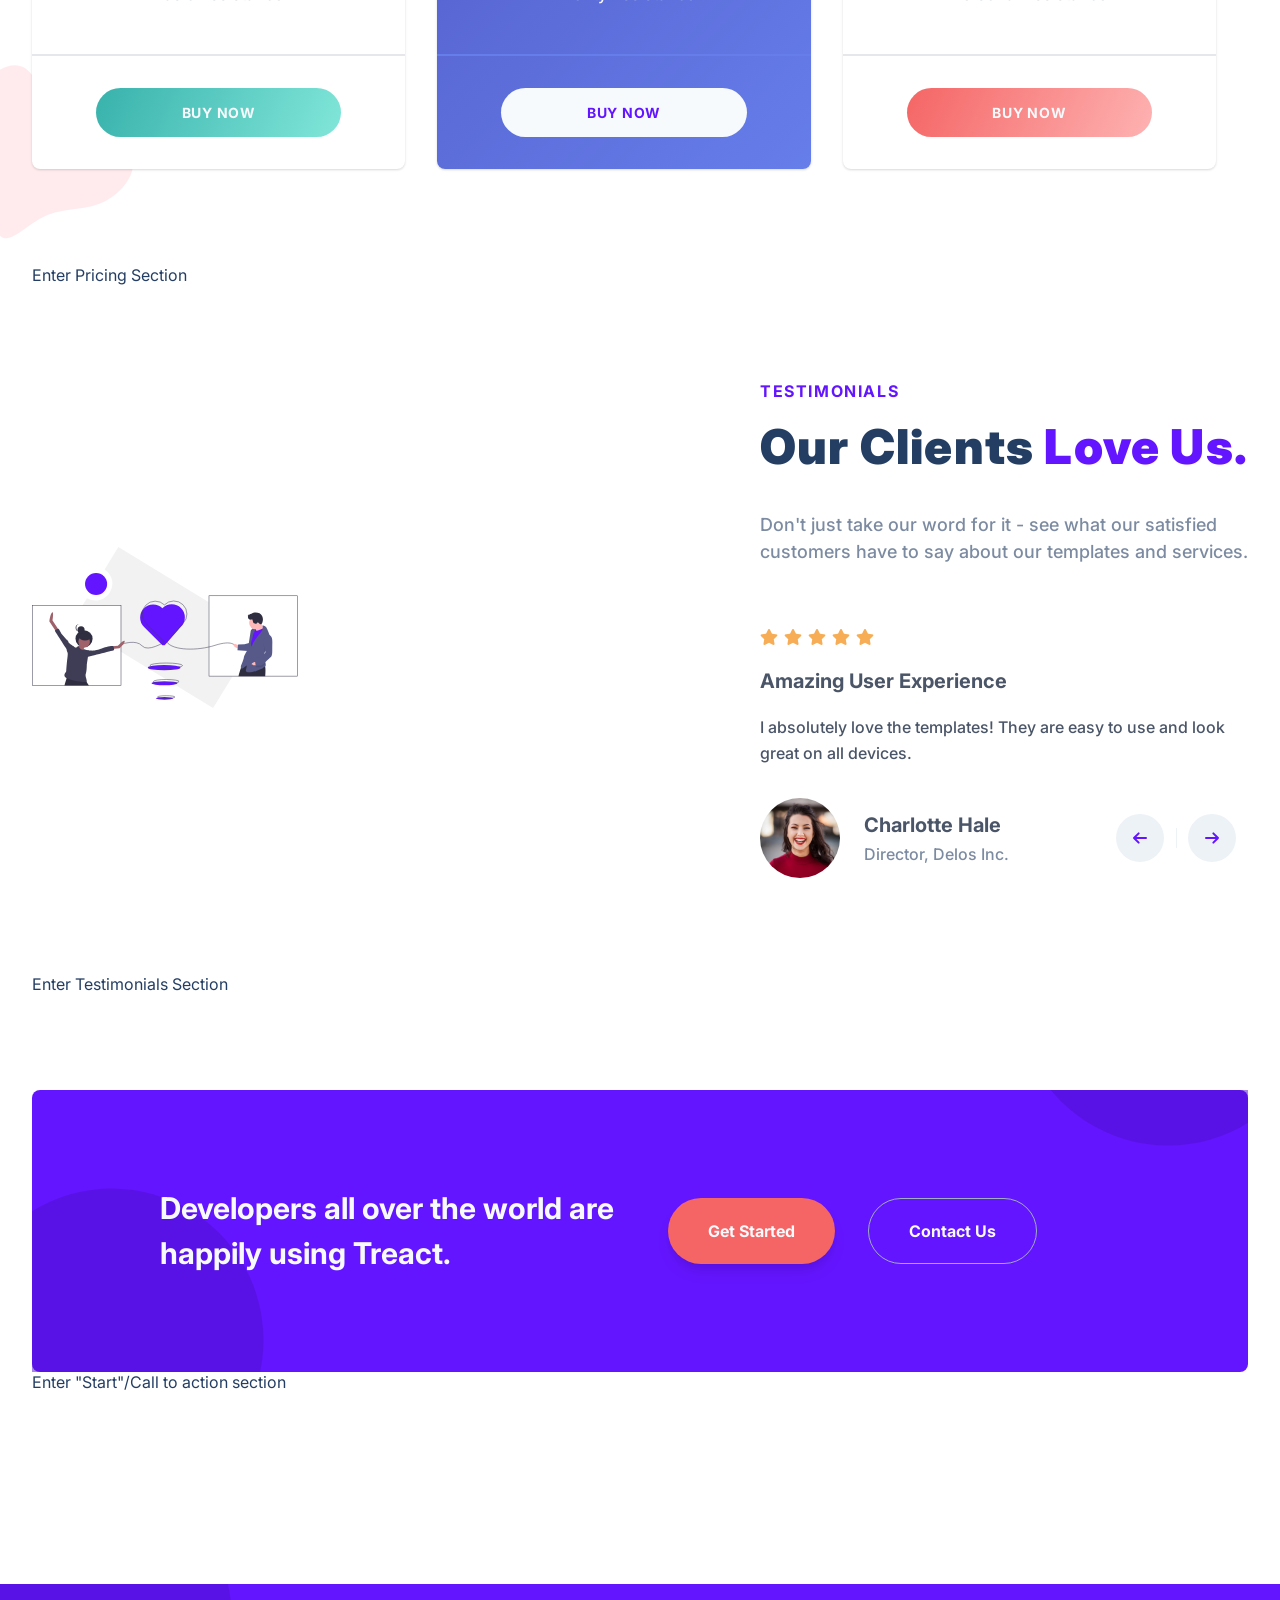
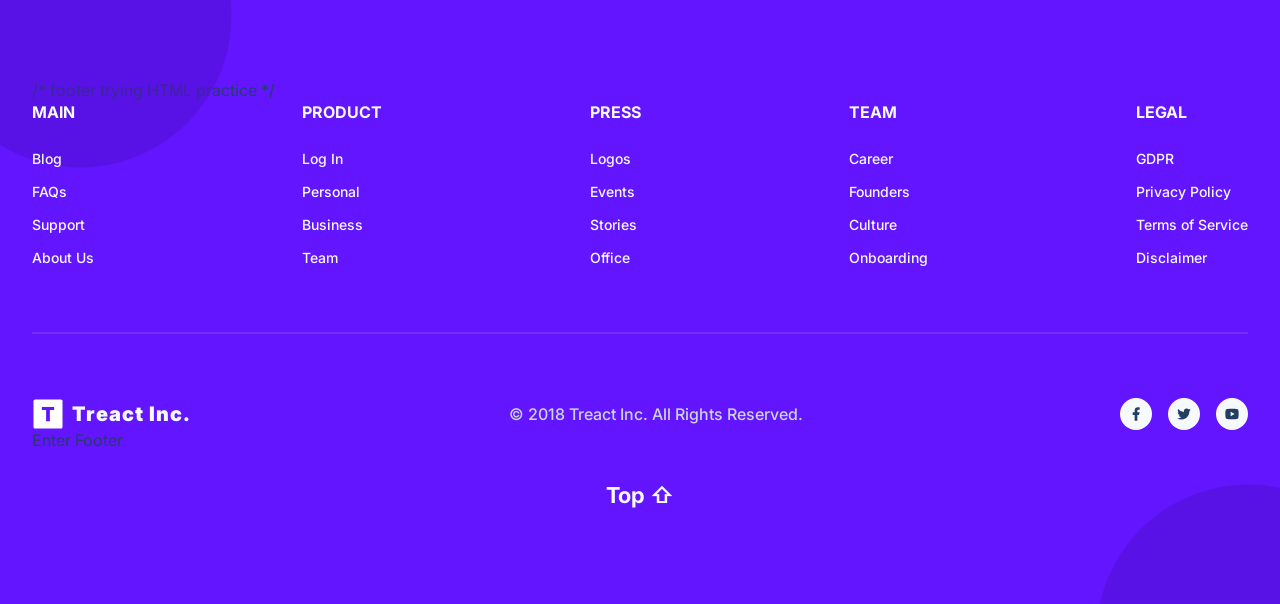
==== commit 17d892ea: "Added <a href=#landing, class=start button></a> Need to get the 2 bottons in the start section to go" ====
--- a/index.html
+++ b/index.html
@@ -530,6 +530,9 @@
                 <div class="start__buttons">
                   <button class="start__button btn">Get Started</button>
                   <button class="start__button btn">Contact Us</button>
+                    <a href="#landing" class="start__button">
+                    </a> 
+                 </div>
                 </div>
               </div>
             </div>
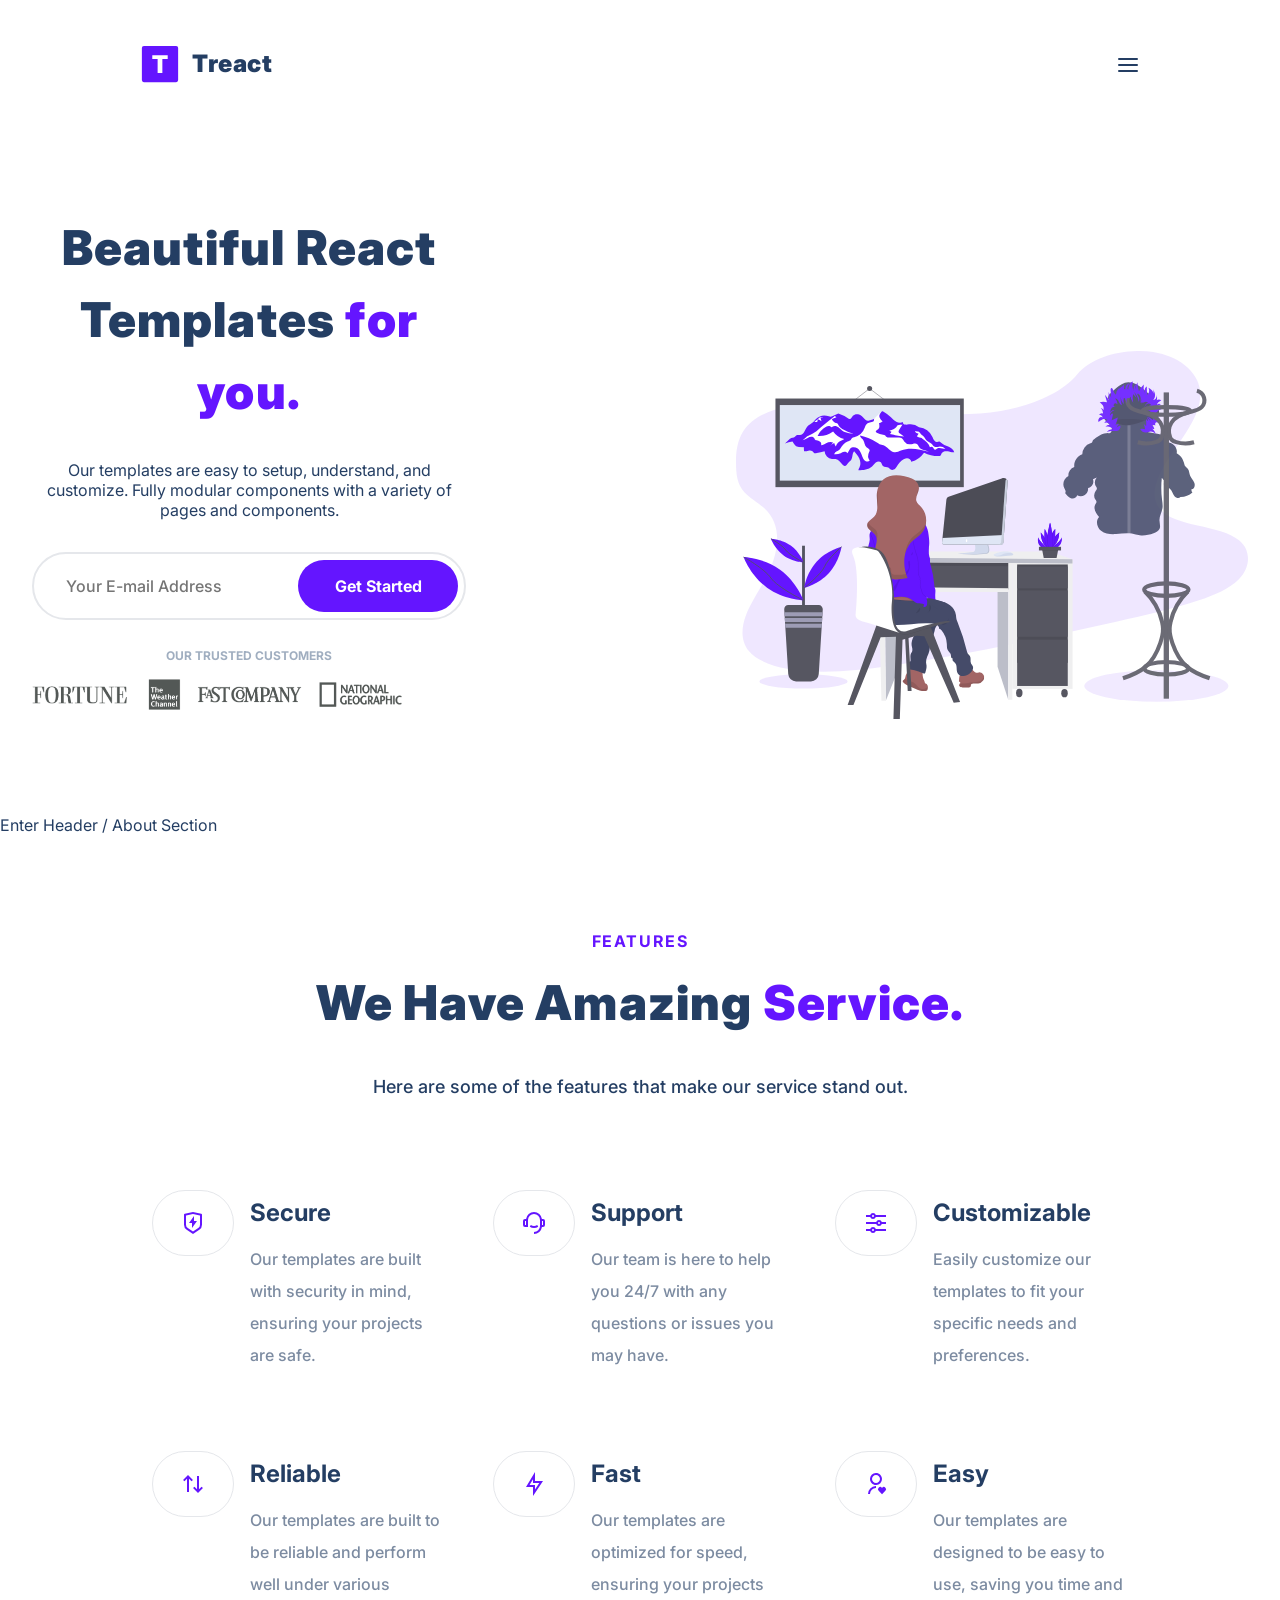
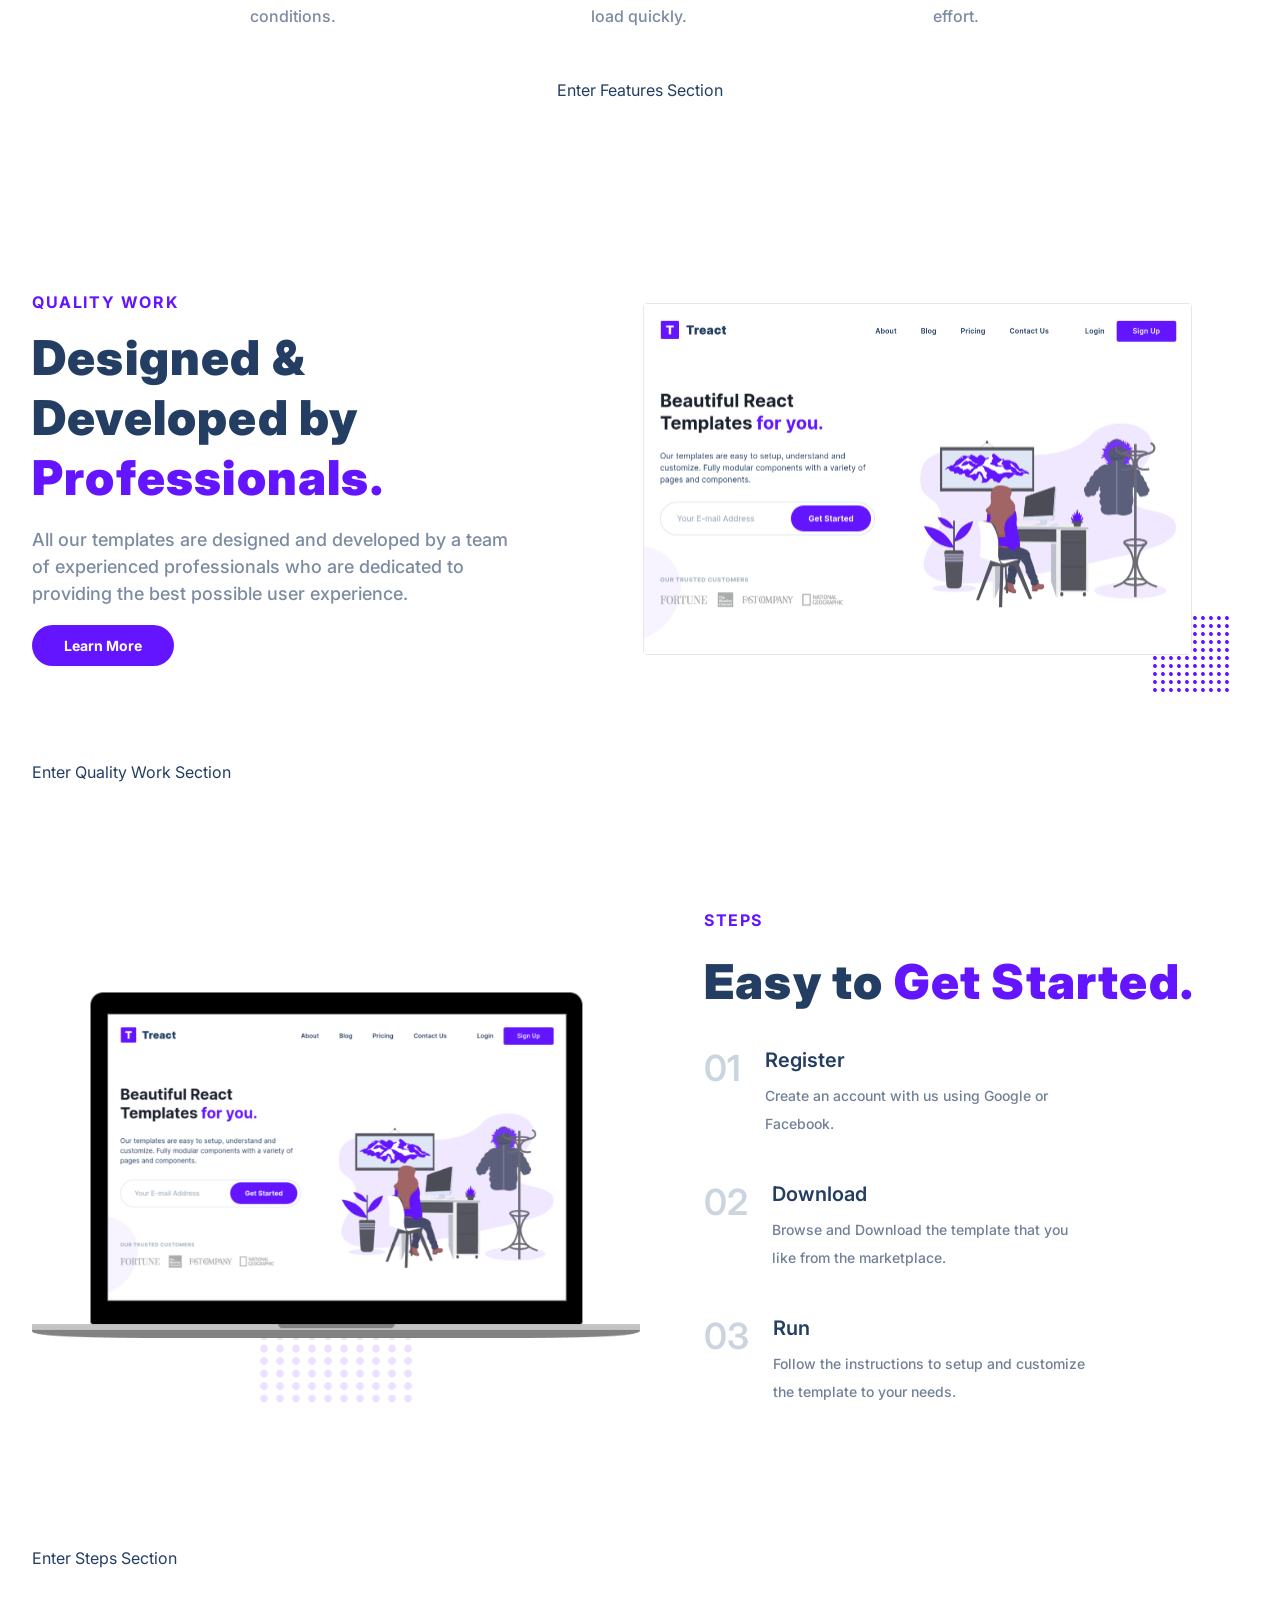
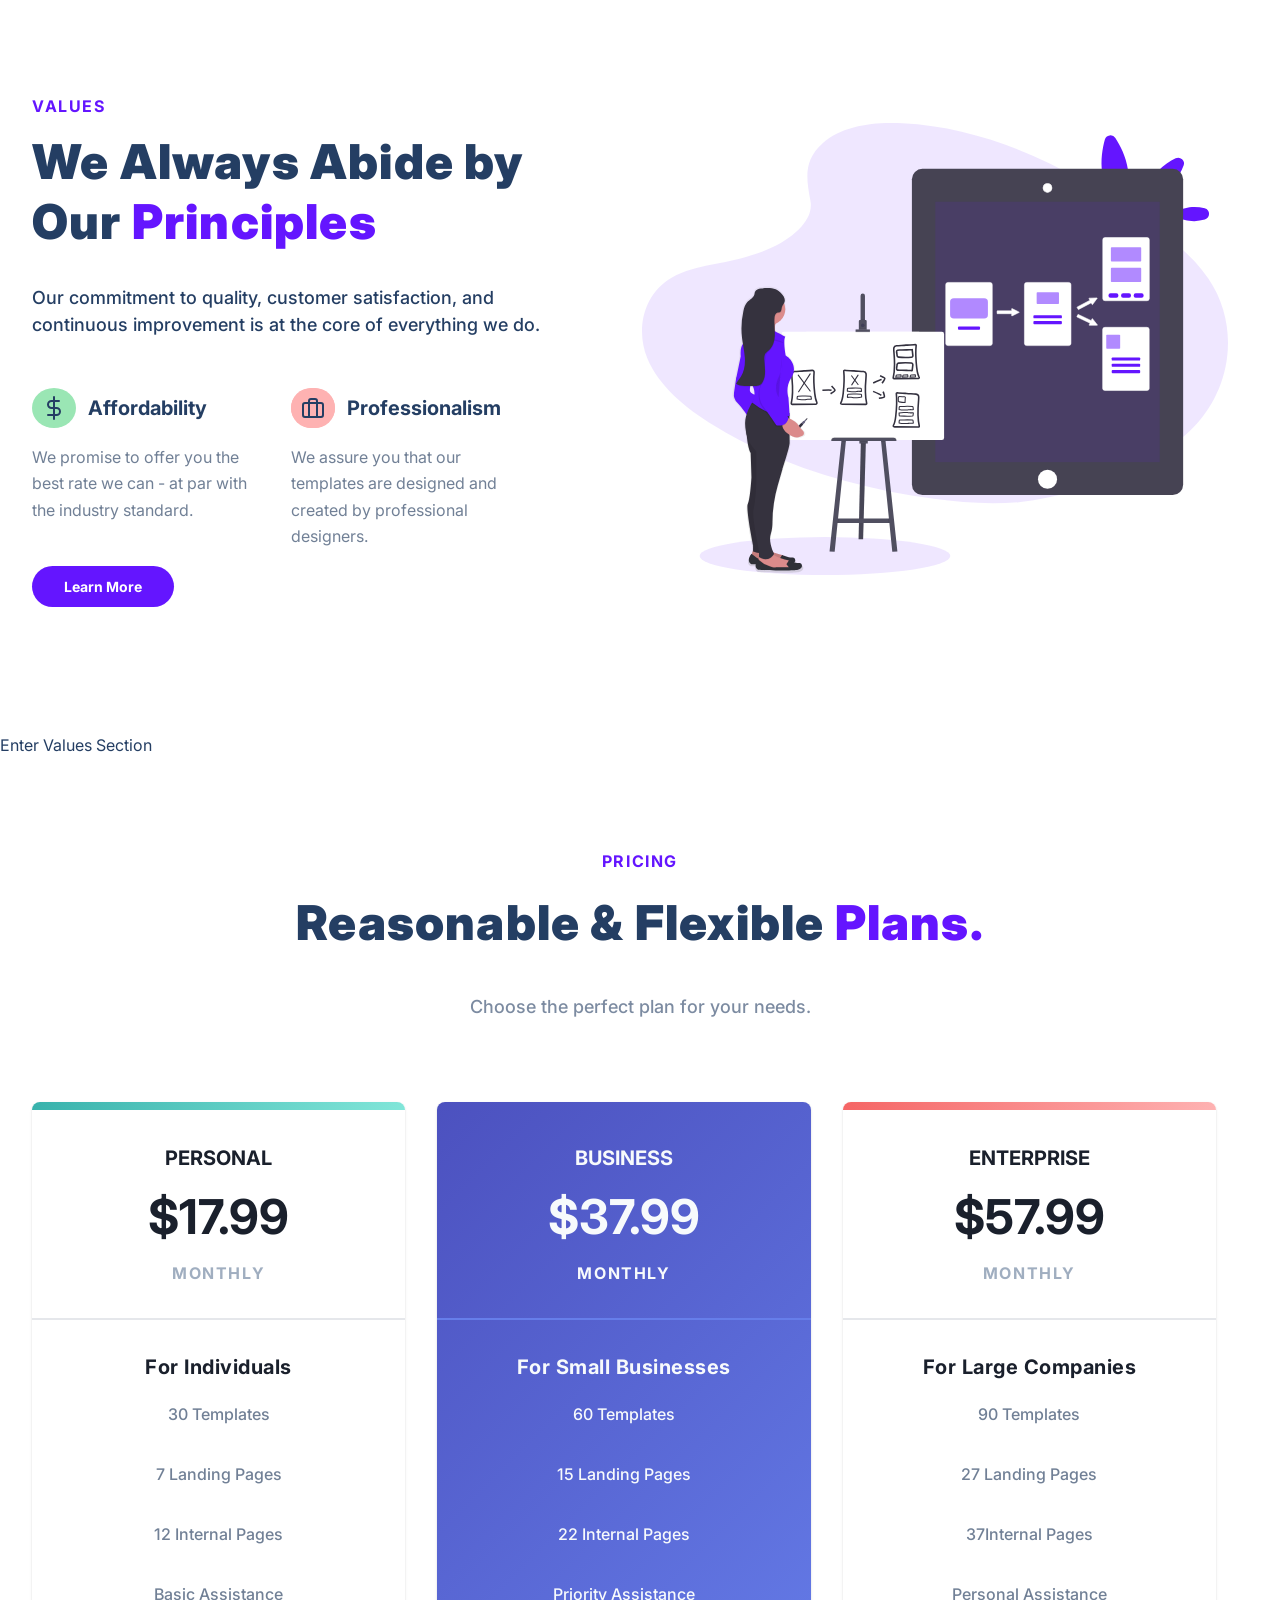
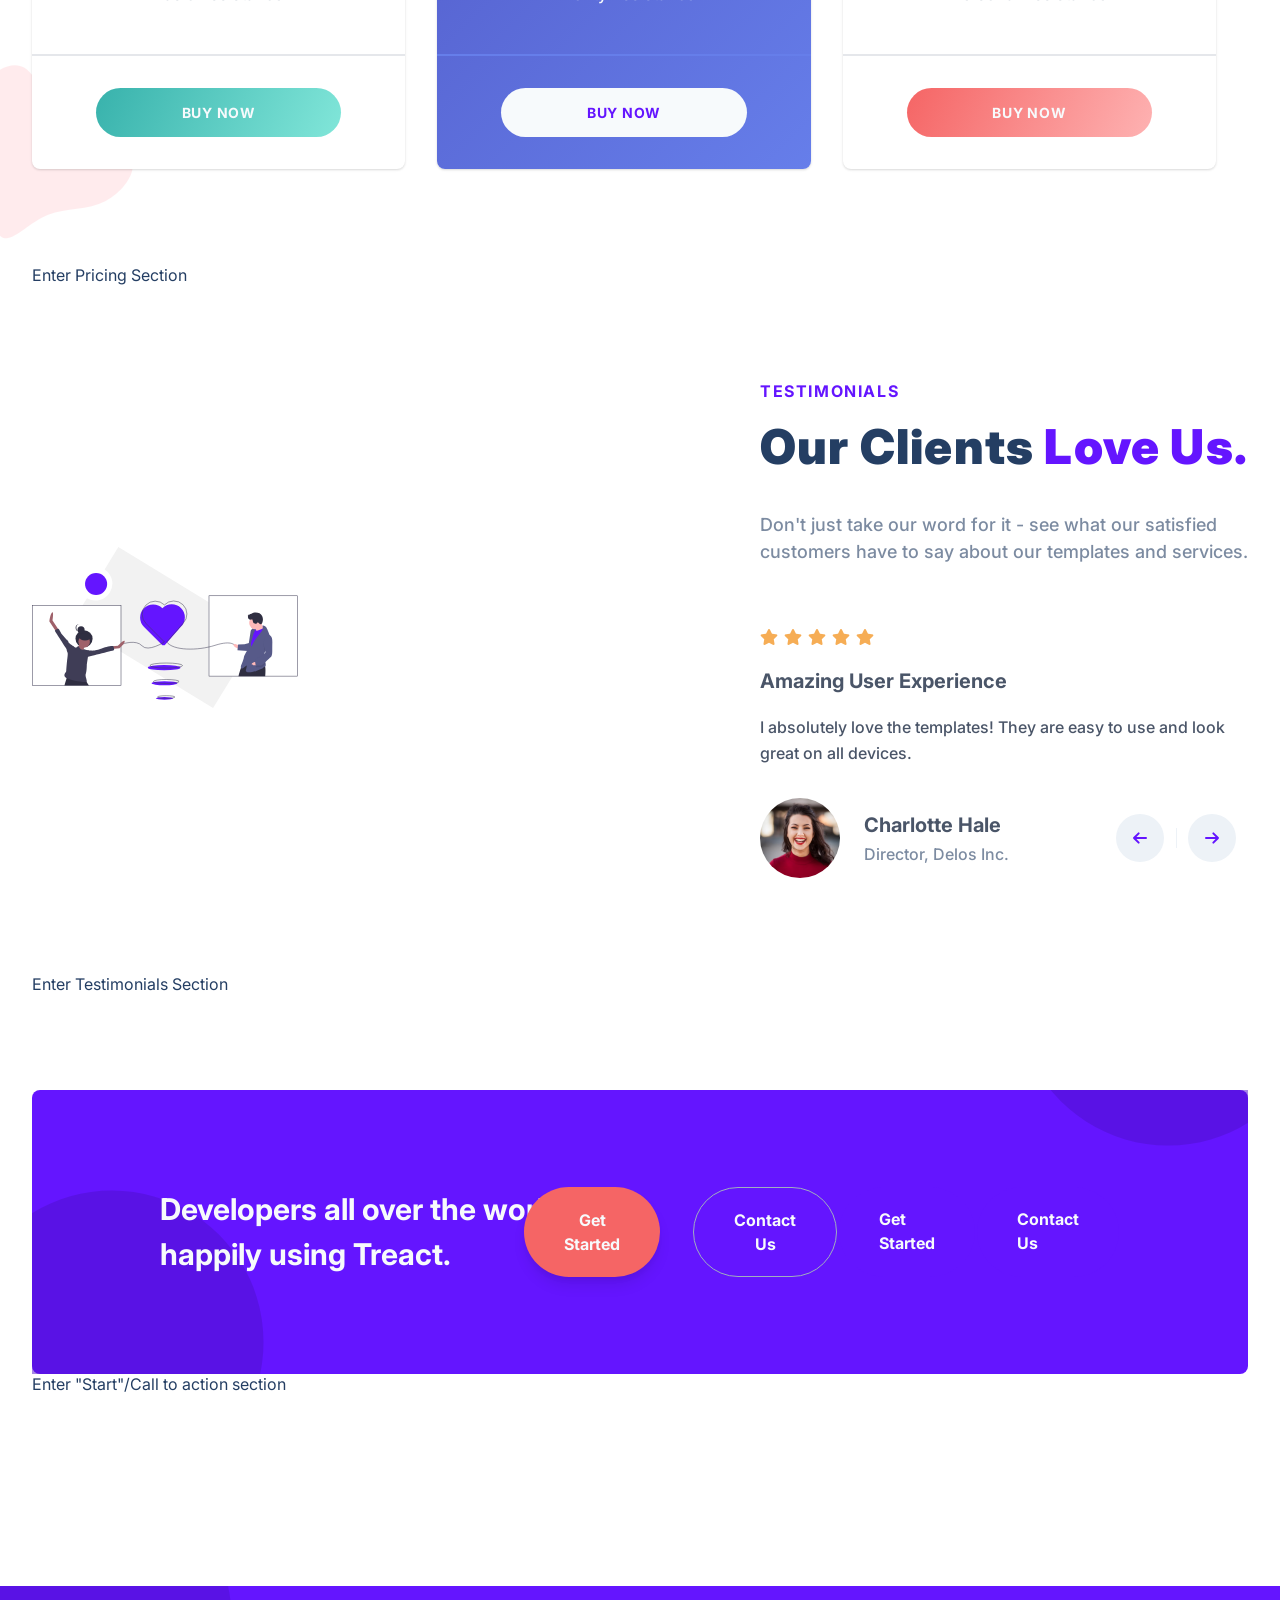
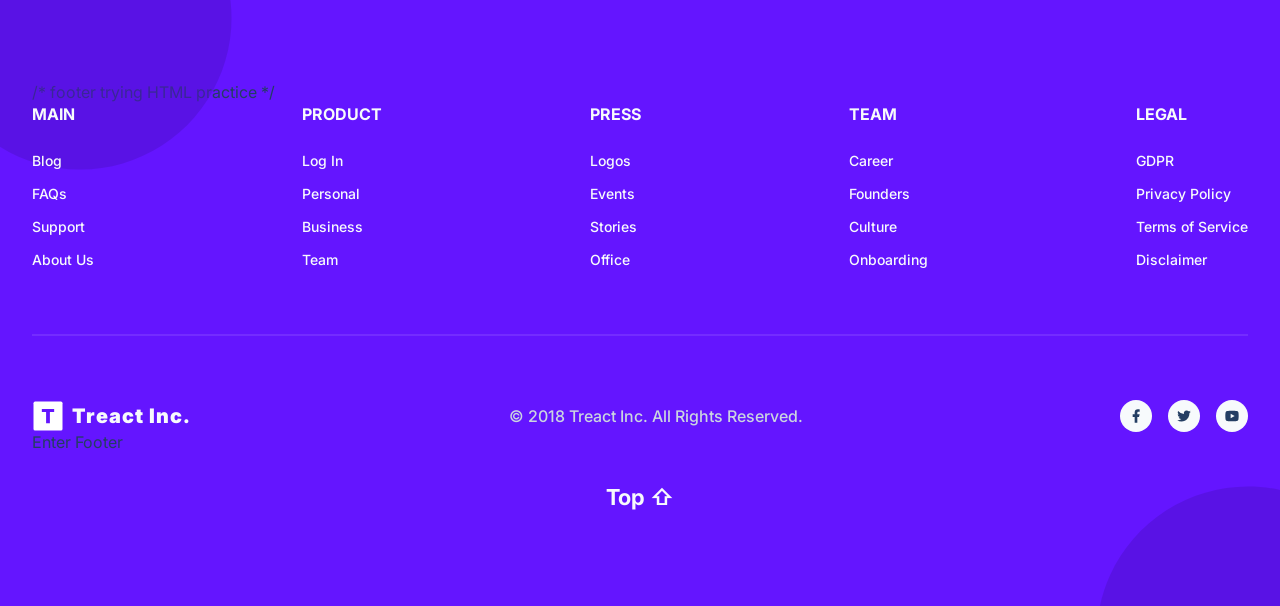
==== commit 26f516aa: "Made changes to the start section, added words after the button it clicks to the landing. Need to ge" ====
--- a/index.html
+++ b/index.html
@@ -530,8 +530,10 @@
                 <div class="start__buttons">
                   <button class="start__button btn">Get Started</button>
                   <button class="start__button btn">Contact Us</button>
-                    <a href="#landing" class="start__button">
-                    </a> 
+
+            <a class="start__button btn" href="#landing">Get Started</a>
+            <a class="start__button btn" href="#landing">Contact Us</a>
+
                  </div>
                 </div>
               </div>
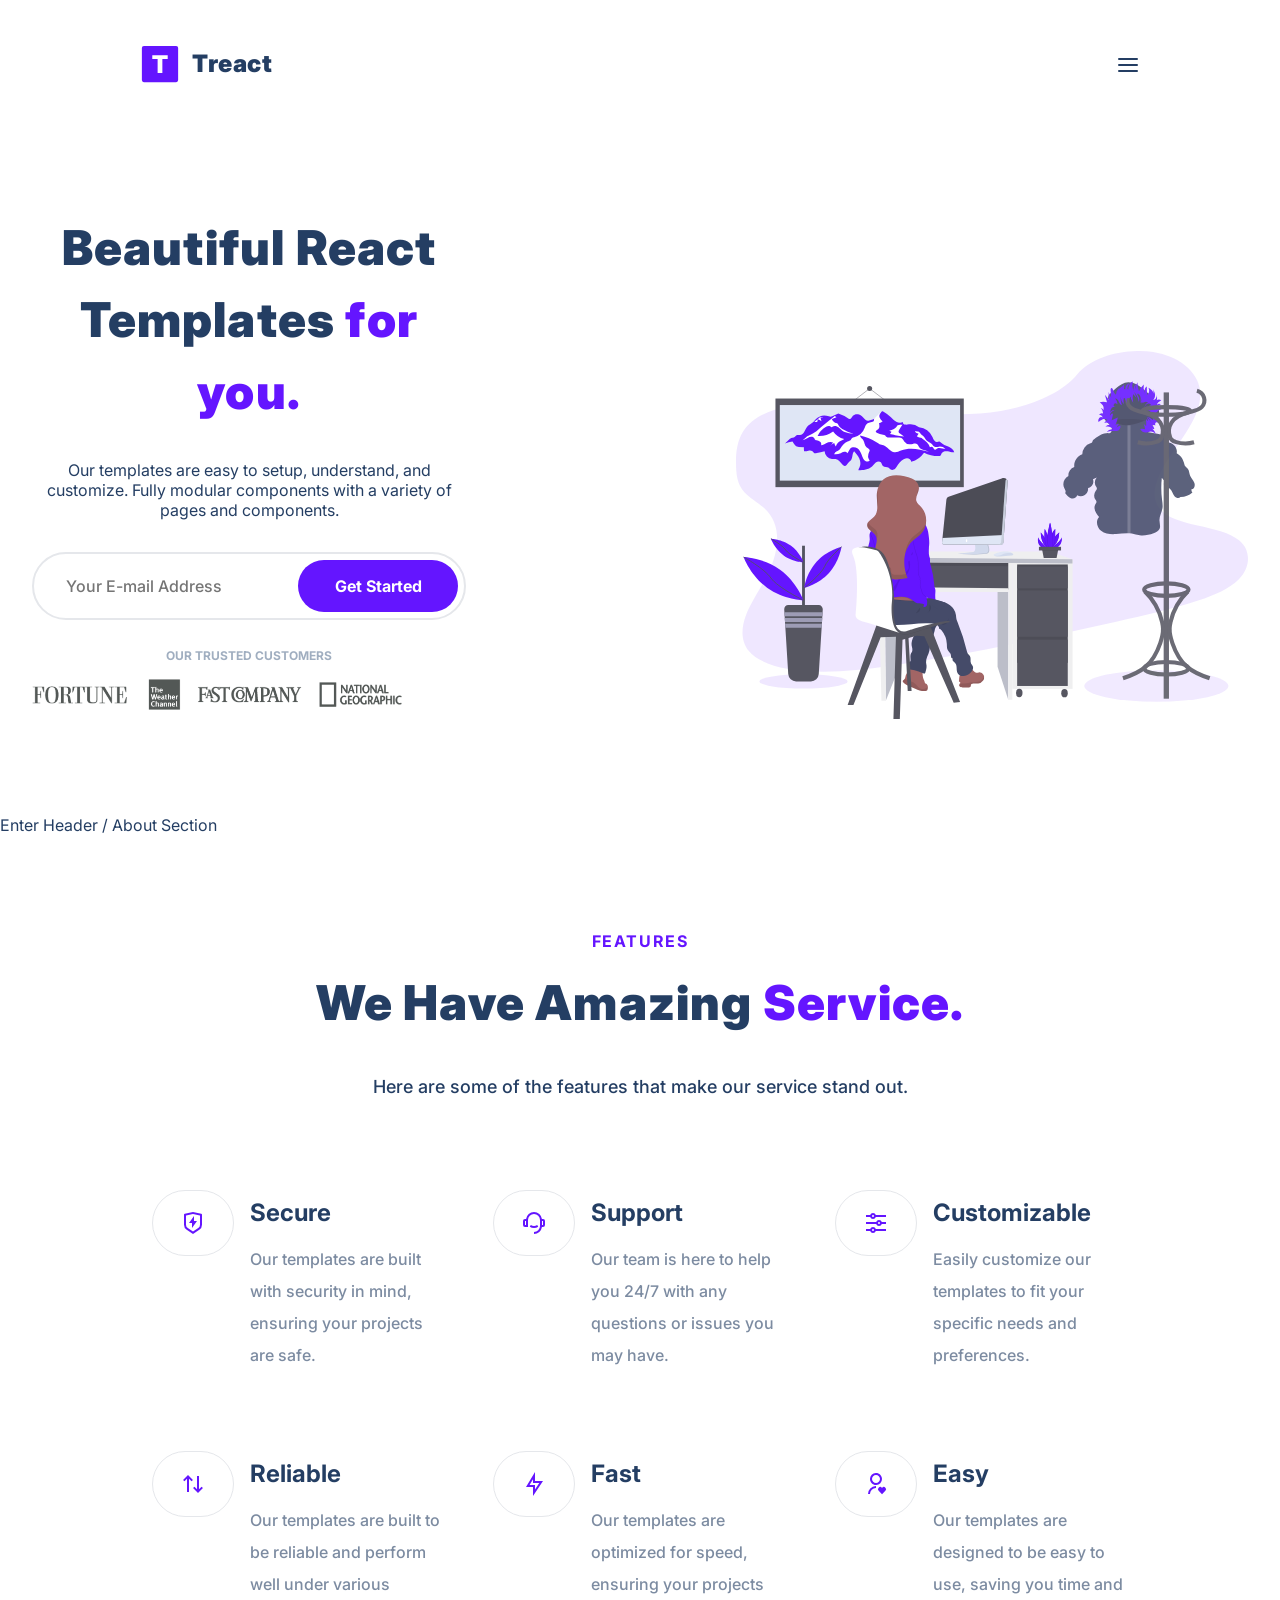
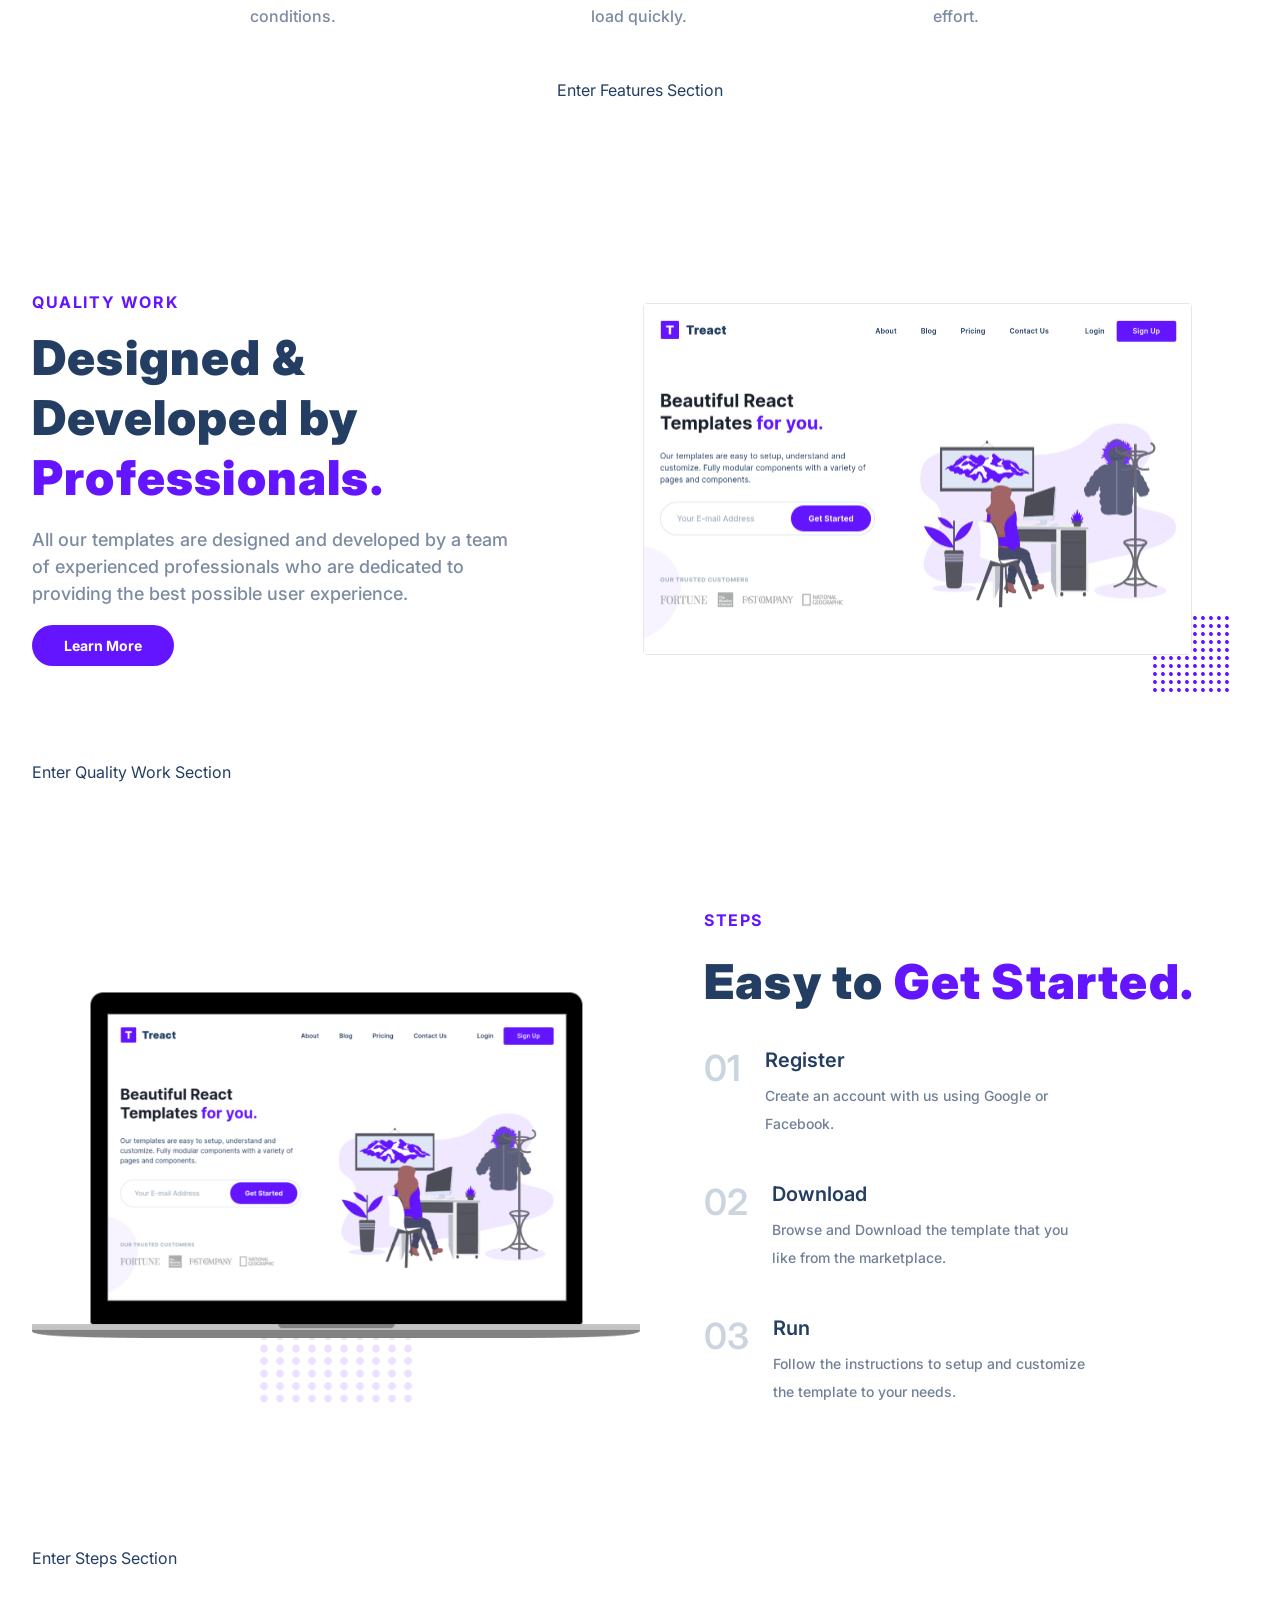
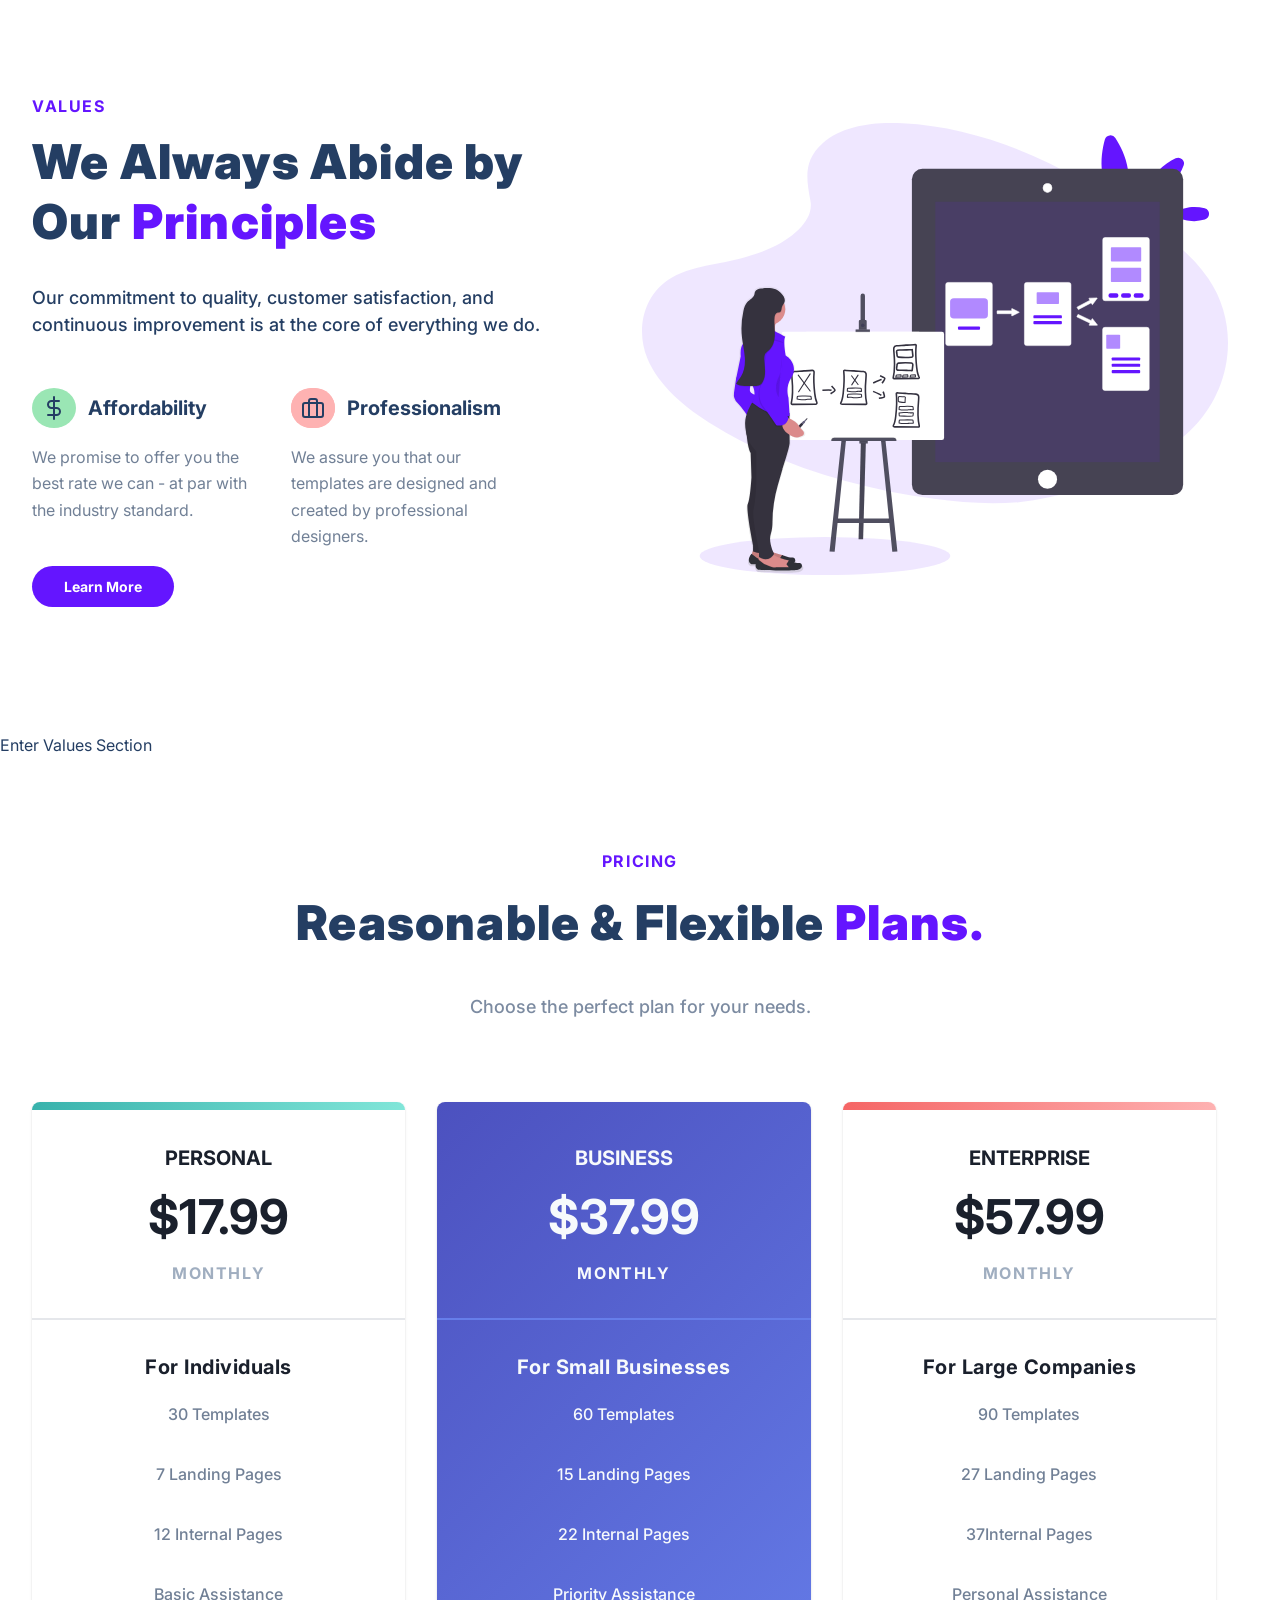
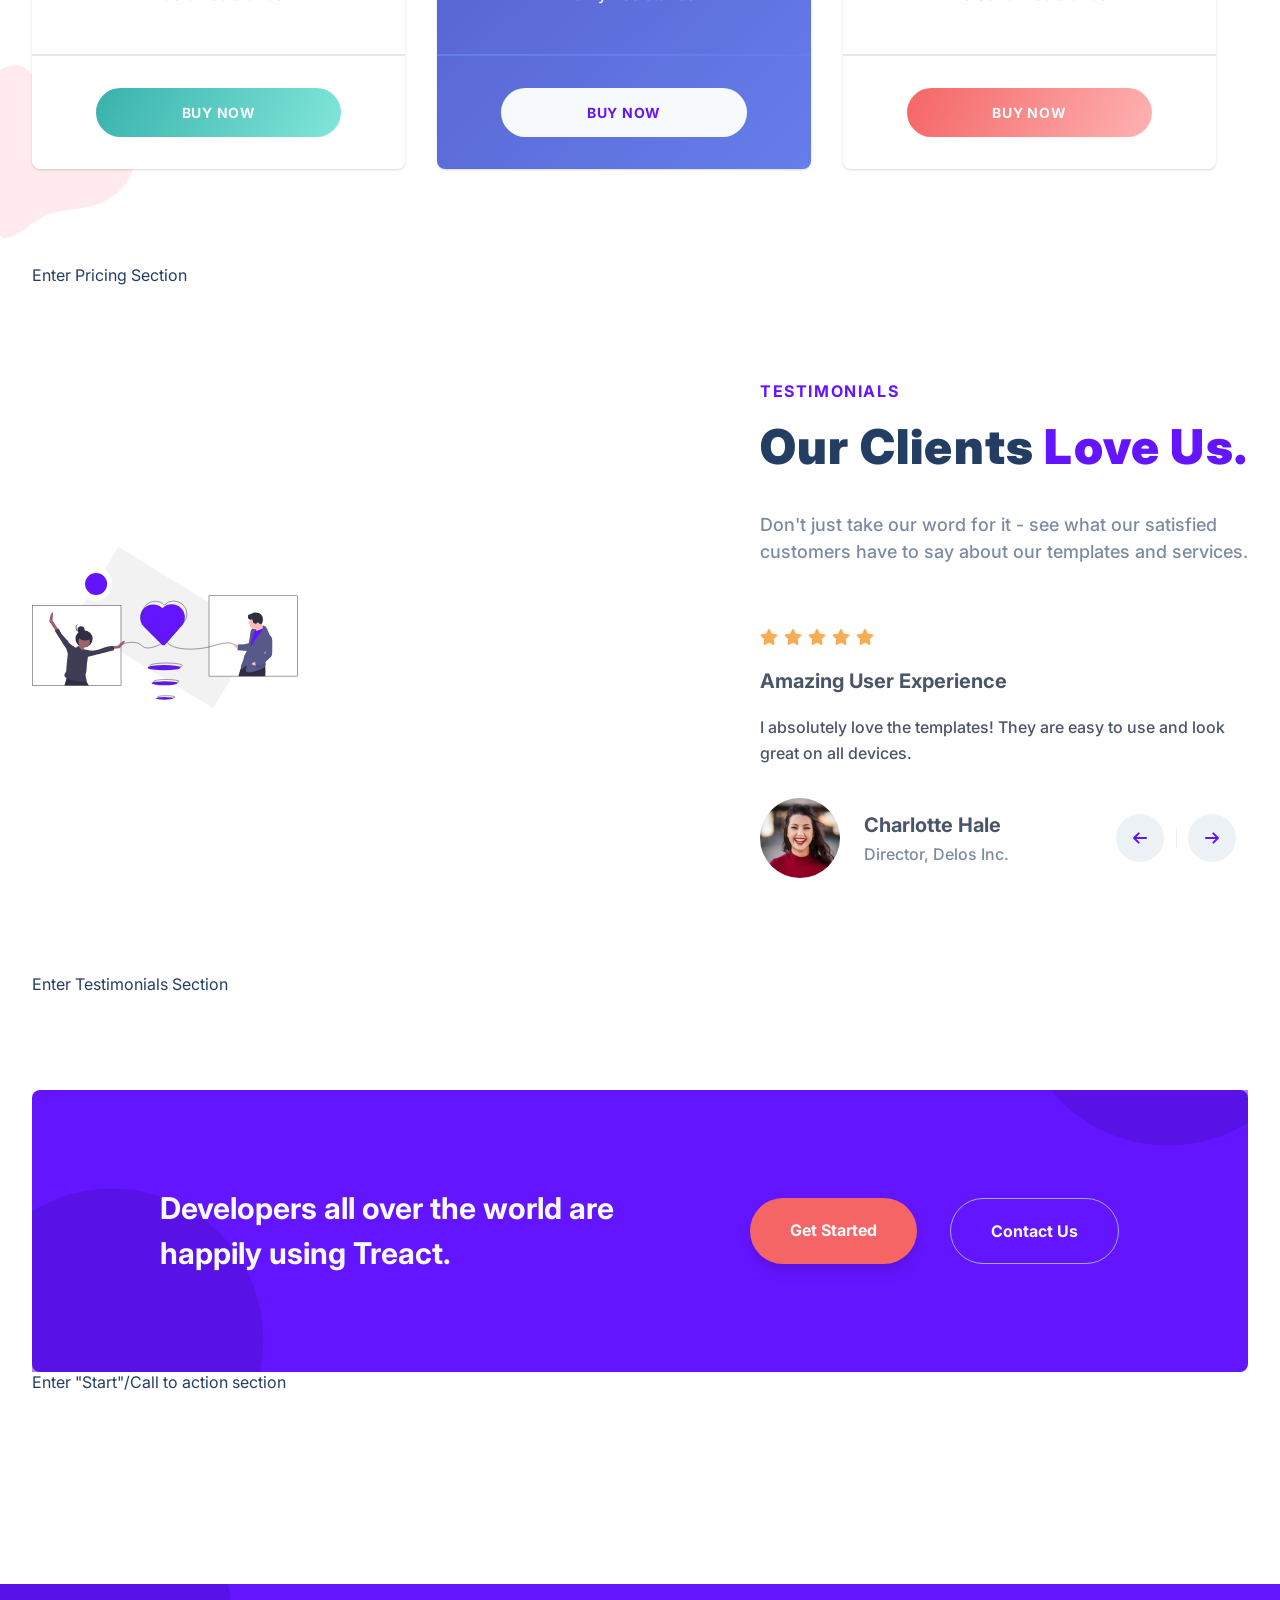
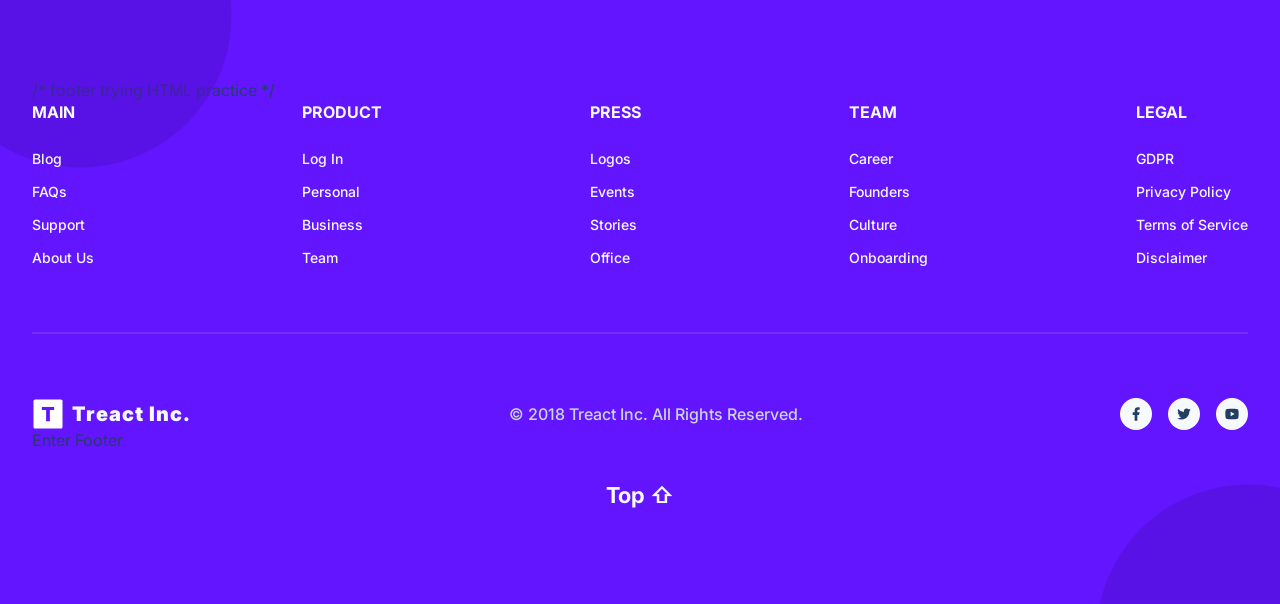
==== commit 73b23c1d: "Changed HTML <div> CSS  added to start__button" ====
--- a/index.html
+++ b/index.html
@@ -528,13 +528,9 @@
                   Developers all over the world are happily using Treact.
                 </div>
                 <div class="start__buttons">
-                  <button class="start__button btn">Get Started</button>
-                  <button class="start__button btn">Contact Us</button>
-
-            <a class="start__button btn" href="#landing">Get Started</a>
-            <a class="start__button btn" href="#landing">Contact Us</a>
-
-                 </div>
+                 <a class="start__button btn" href="#landing">Get Started</a>
+                 <a class="start__button btn" href="#landing">Contact Us</a>
+                </div>
                 </div>
               </div>
             </div>
--- a/style.css
+++ b/style.css
@@ -1169,6 +1169,7 @@
   z-index: 2;
 }
 .start__button {
+  display: inline-block;
   padding: 20px 40px;
   border-radius: 500px;
   font-weight: 700;
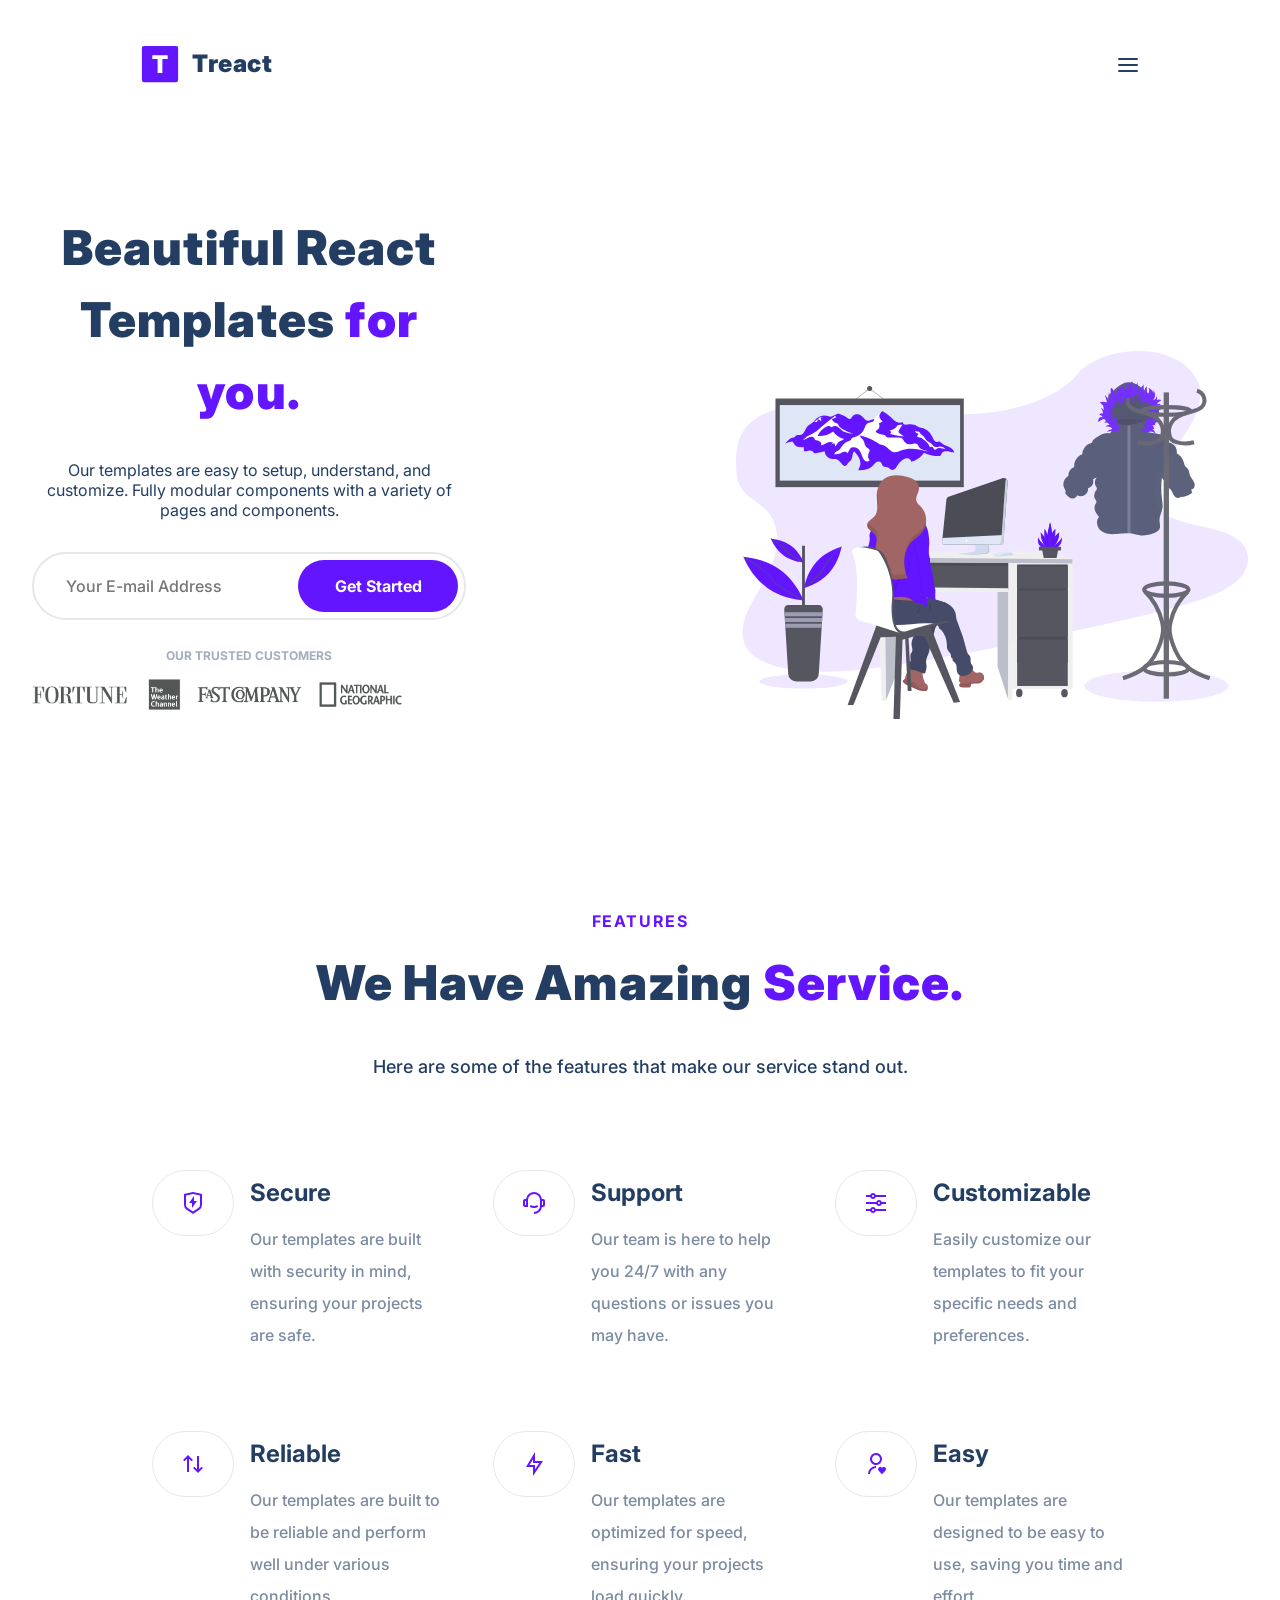
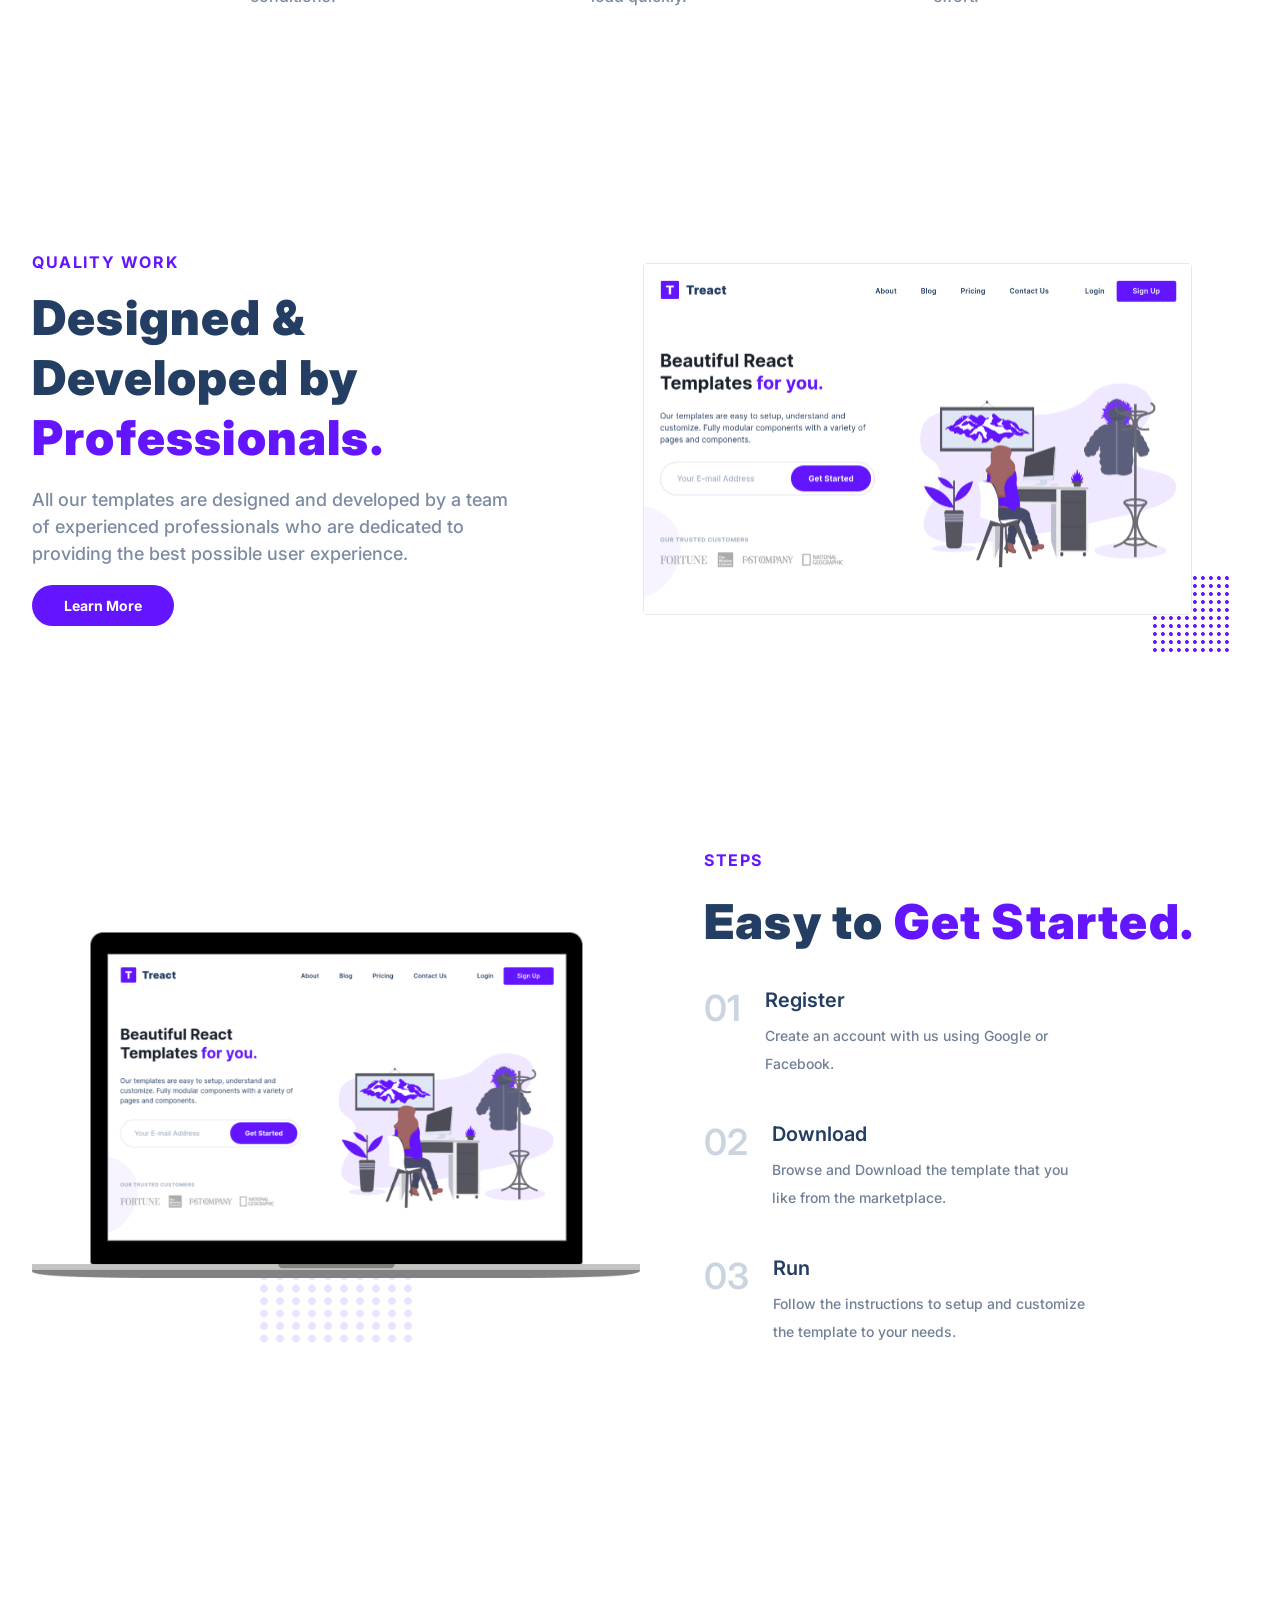
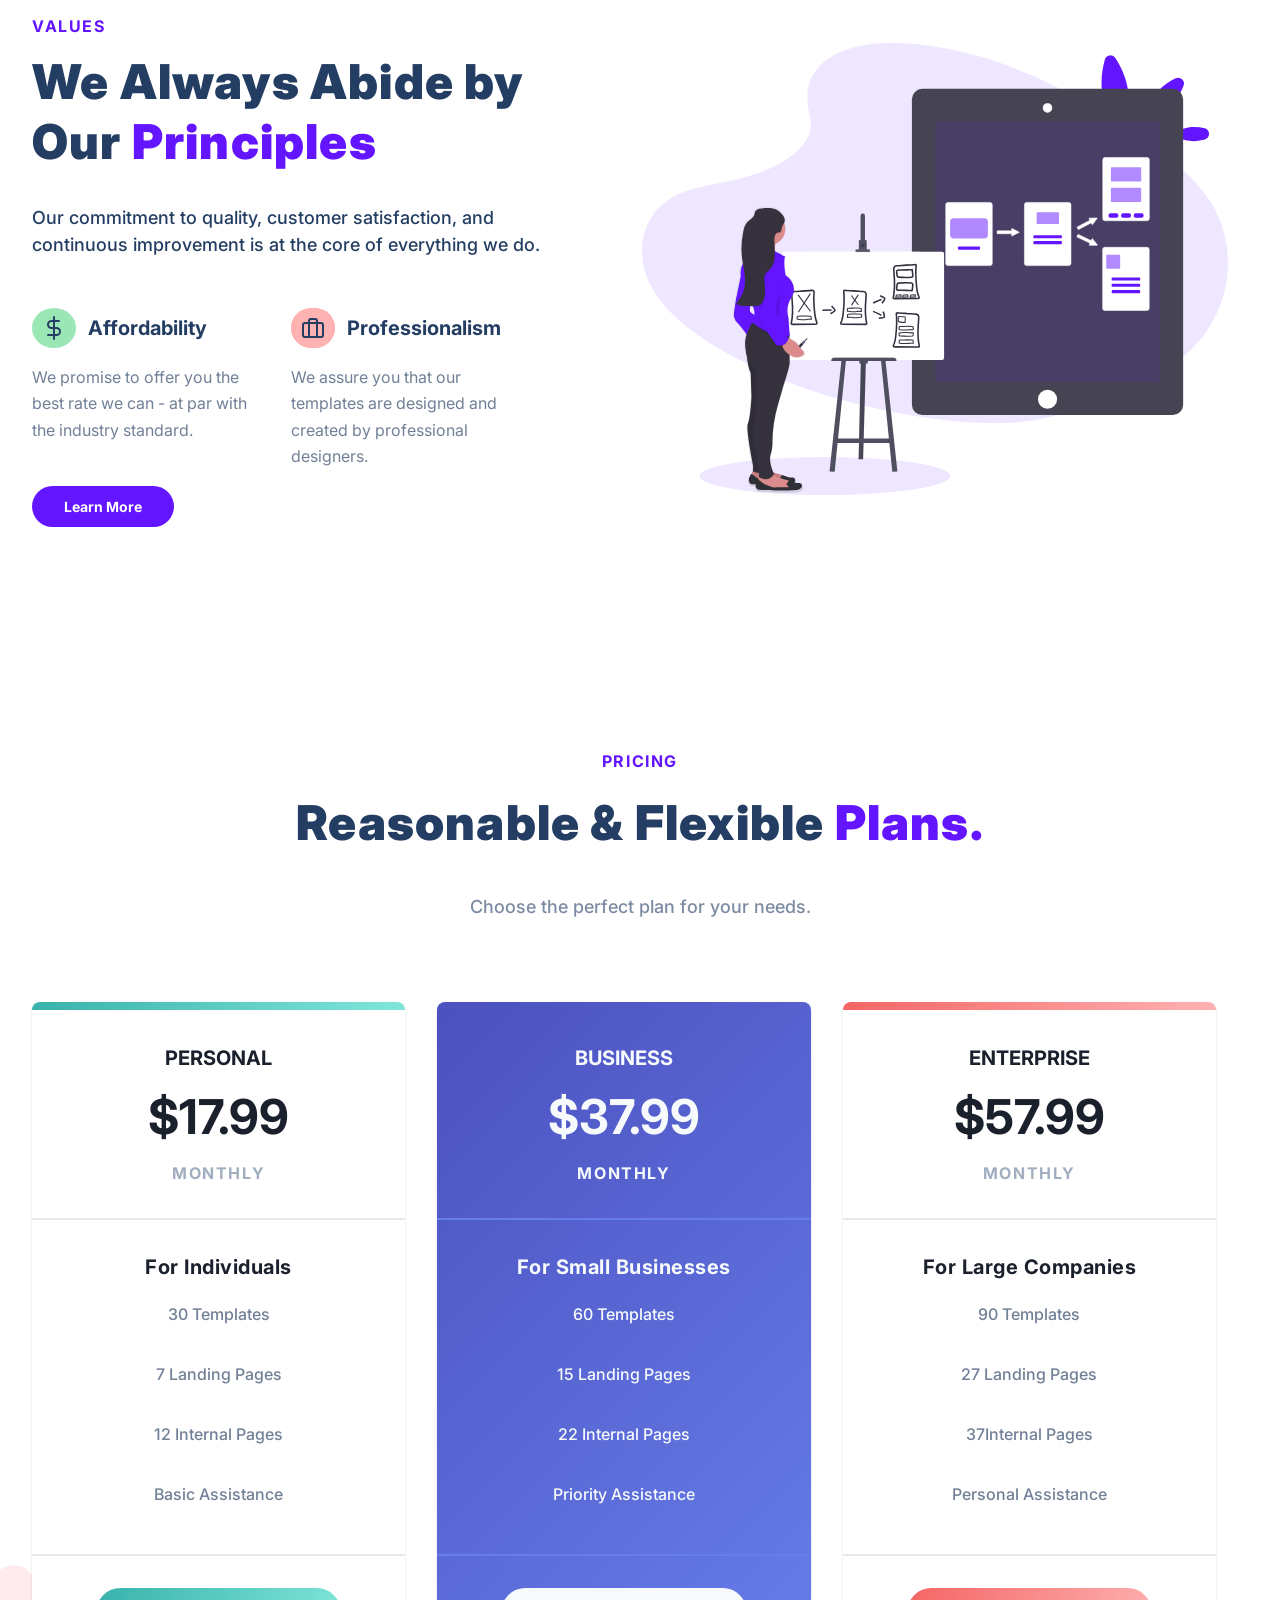
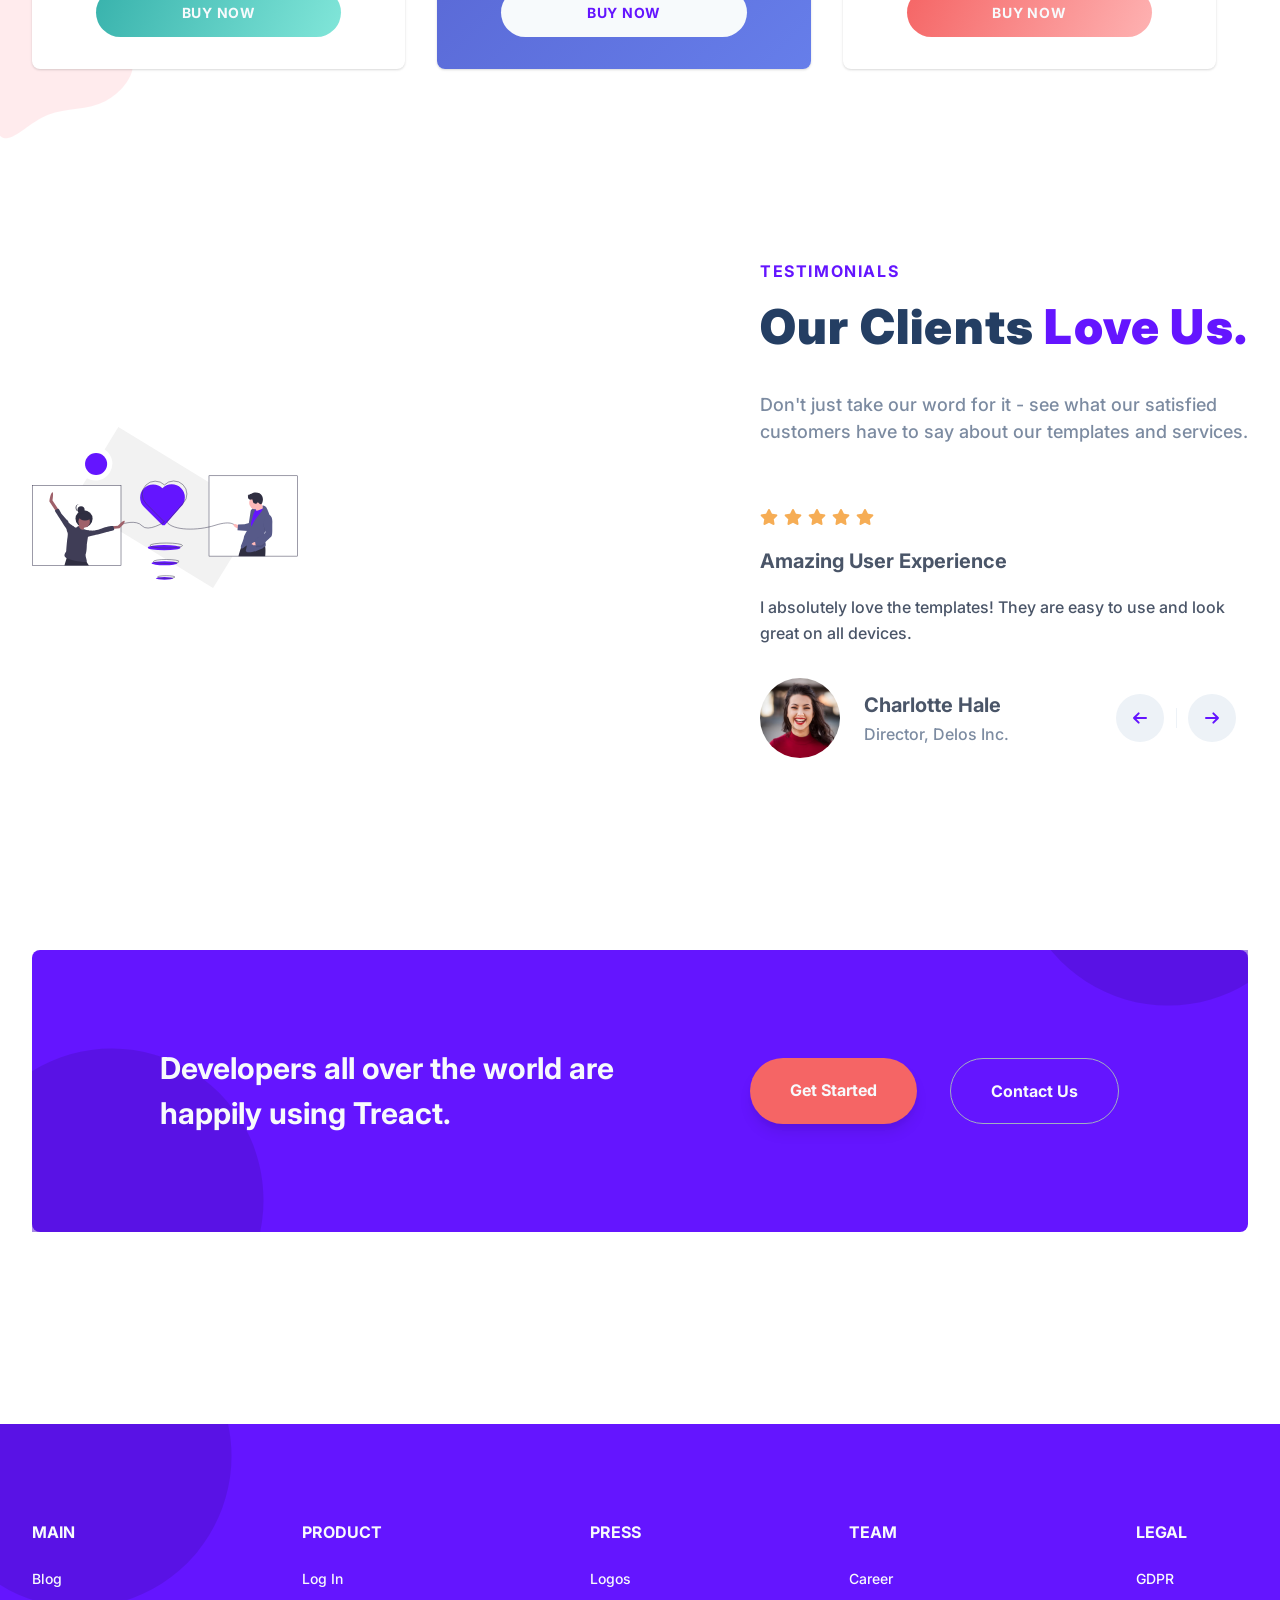
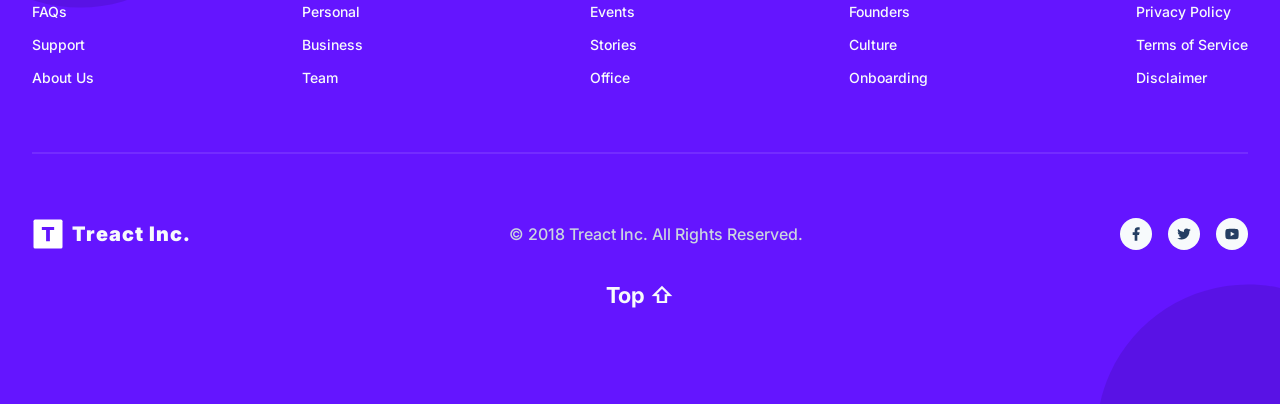
==== commit d77093f0: "removed extra section tag" ====
--- a/index.html
+++ b/index.html
@@ -121,8 +121,6 @@
         </header>
     </section>
 
-     <!---->Enter Header / About Section<!---->
-
     <main>
         <section id="features">
             <div class="container">
@@ -204,9 +202,7 @@
                  </div>
             </div>
 
-                    <!--  -->Enter Features Section<!--  -->
         </section>
-
         <section id="quality">
             <div class="container">
                 <div class="row">
@@ -233,11 +229,8 @@
 
                 </div>
             </div>
-
-                    <!--  -->Enter Quality Work Section<!--  -->
         </section>
 
-                
         <section id="steps">
             <div class="container">
                 <div class="row">
@@ -247,8 +240,6 @@
                 <defs>
                   <path id="line-of-balls" d="M55 33.5C44.5 37 35 47.6 32.8 58.3c-4.3 20.6 16.3 41.2 36.9 36.9 15.5-3.2 27.5-19 26-33.9-1.1-10.5-9-21.3-19-26.2-6.1-2.9-15.5-3.6-21.7-1.6zM183 33.5c-15.1 5-25.3 21.6-22.2 36.2 2.5 11.9 13.6 23 25.4 25.5 19.4 4.1 39.5-14.2 37.5-33.9-1.1-10.5-9-21.3-19-26.2-6.1-2.9-15.5-3.6-21.7-1.6zM311 33.5c-10.5 3.5-20 14.1-22.2 24.8-4.3 20.6 16.3 41.2 36.9 36.9 15.5-3.2 27.5-19 26-33.9-1.1-10.5-9-21.3-19-26.2-6.1-2.9-15.5-3.6-21.7-1.6zM439 33.5c-10.5 3.5-20 14.1-22.2 24.8-4.3 20.6 16.3 41.2 36.9 36.9 15.5-3.2 27.5-19 26-33.9-1.1-10.5-9-21.3-19-26.2-6.1-2.9-15.5-3.6-21.7-1.6zM567 33.5c-10.5 3.5-20 14.1-22.2 24.8-4.3 20.6 16.3 41.2 36.9 36.9 15.5-3.2 27.5-19 26-33.9-1.1-10.5-9-21.3-19-26.2-6.1-2.9-15.5-3.6-21.7-1.6zM695 33.5c-10.5 3.5-20 14.1-22.2 24.8-4.3 20.6 16.3 41.2 36.9 36.9 15.5-3.2 27.5-19 26-33.9-1.1-10.5-9-21.3-19-26.2-6.1-2.9-15.5-3.6-21.7-1.6zM823 33.5c-10.5 3.5-20 14.1-22.2 24.8-4.3 20.6 16.3 41.2 36.9 36.9 15.5-3.2 27.5-19 26-33.9-1.1-10.5-9-21.3-19-26.2-6.1-2.9-15.5-3.6-21.7-1.6zM951 33.5c-10.5 3.5-20 14.1-22.2 24.8-4.3 20.6 16.3 41.2 36.9 36.9 15.5-3.2 27.5-19 26-33.9-1.1-10.5-9-21.3-19-26.2-6.1-2.9-15.5-3.6-21.7-1.6zM1079 33.5c-10.5 3.5-20 14.1-22.2 24.8-2.5 11.7 3.2 24.4 14.2 31.9 10.7 7.4 22.9 7.5 33.7.3 17.7-11.8 20.1-33.8 5.3-48.5-8.5-8.6-20.7-11.9-31-8.5zM1207 33.5c-10.5 3.5-20 14.1-22.2 24.8-2.5 11.7 3.2 24.4 14.2 31.9 10.7 7.4 22.9 7.5 33.7.3 17.7-11.8 20.1-33.8 5.3-48.5-8.5-8.6-20.7-11.9-31-8.5z"></path>
                 </defs>
-
-                <!-- Repeat the line 10 times with vertical spacing -->
                 <g fill="rgba(100, 21, 255, 0.15)">
                             <use href="#line-of-balls" transform="translate(0, 0)"></use>
                             <use href="#line-of-balls" transform="translate(0, 100)"></use>
@@ -300,9 +291,7 @@
                     </div>
                 </div>
             </div>
-                         <!--  -->Enter Steps Section<!--  -->
         </section>
-
 
 <section id="values">
             <div class="container">
@@ -367,12 +356,8 @@
                 </div>
             </div>
         </section>
-
-
-                    <!--  -->Enter Values Section<!--  -->
                     
-        </section>
-        <section id="pricing">
+       <section id="pricing">
             <div class="container">
                 <div class="row">
                     <div class="section__tag">PRICING</div>
@@ -448,7 +433,6 @@
             </div>
         </div>
     </div>
-      <!--  -->Enter Pricing Section<!--  -->
  </section>
  
         <section id="testimonials">
@@ -506,9 +490,9 @@
                 </div>
             </div>
         </div>
-                    <!--  -->Enter Testimonials Section<!--  -->
     </div>
 </section>
+
         <section id="start">
             <div class="container">
                 <div class="row">
@@ -534,12 +518,11 @@
                 </div>
               </div>
             </div>
-
-                    <!--  -->Enter "Start"/Call to action section<!--  -->
                 </div>
             </div>
         </section>
     </main>
+
     <footer>
         <svg viewBox="0 0 600 600" class="footer__blob--1">
         <g transform="translate(300,300)">
@@ -551,11 +534,7 @@
           <path d="M153.6,-239C199.1,-209.8,236,-167.2,258.4,-118C280.9,-68.9,288.9,-13.1,281.2,40.4C273.5,93.9,250.1,145.2,214.7,186.1C179.3,226.9,131.9,257.4,80,272.6C28.2,287.8,-28.2,287.8,-80,272.6C-131.9,257.4,-179.3,226.9,-214.7,186.1C-250.1,145.2,-273.5,93.9,-281.2,40.4C-288.9,-13.1,-280.9,-68.9,-258.4,-118C-236,-167.2,-199.1,-209.8,-153.6,-239C-108.1,-268.3,-54.1,-284.1,0,-284.1C54.1,-284.1,108.1,-268.3,153.6,-239Z" fill="rgba(80,17,204)"></path>
         </g>
       </svg>
-
         <div class="row footer__row">
-
-
-            /* footer trying HTML practice */
         <div class="footer__columns">
           <div class="footer__column">
             <div class="footer__column--title">MAIN</div>
@@ -593,8 +572,6 @@
               <a class="footer__column--link">Disclaimer</a>
           </div>
         </div>
-
-
         <div class="footer__divider"></div>
         <div class="footer__bottom">
           <div class="footer__logo">
@@ -622,10 +599,7 @@
             </a>
           </div>
         </div>
-
-            <!--  -->Enter Footer<!--  -->
         </div>
-
         <div class="footer__arrow">
             <a href="#landing" class="footer__my-link">
          Top ⇧
